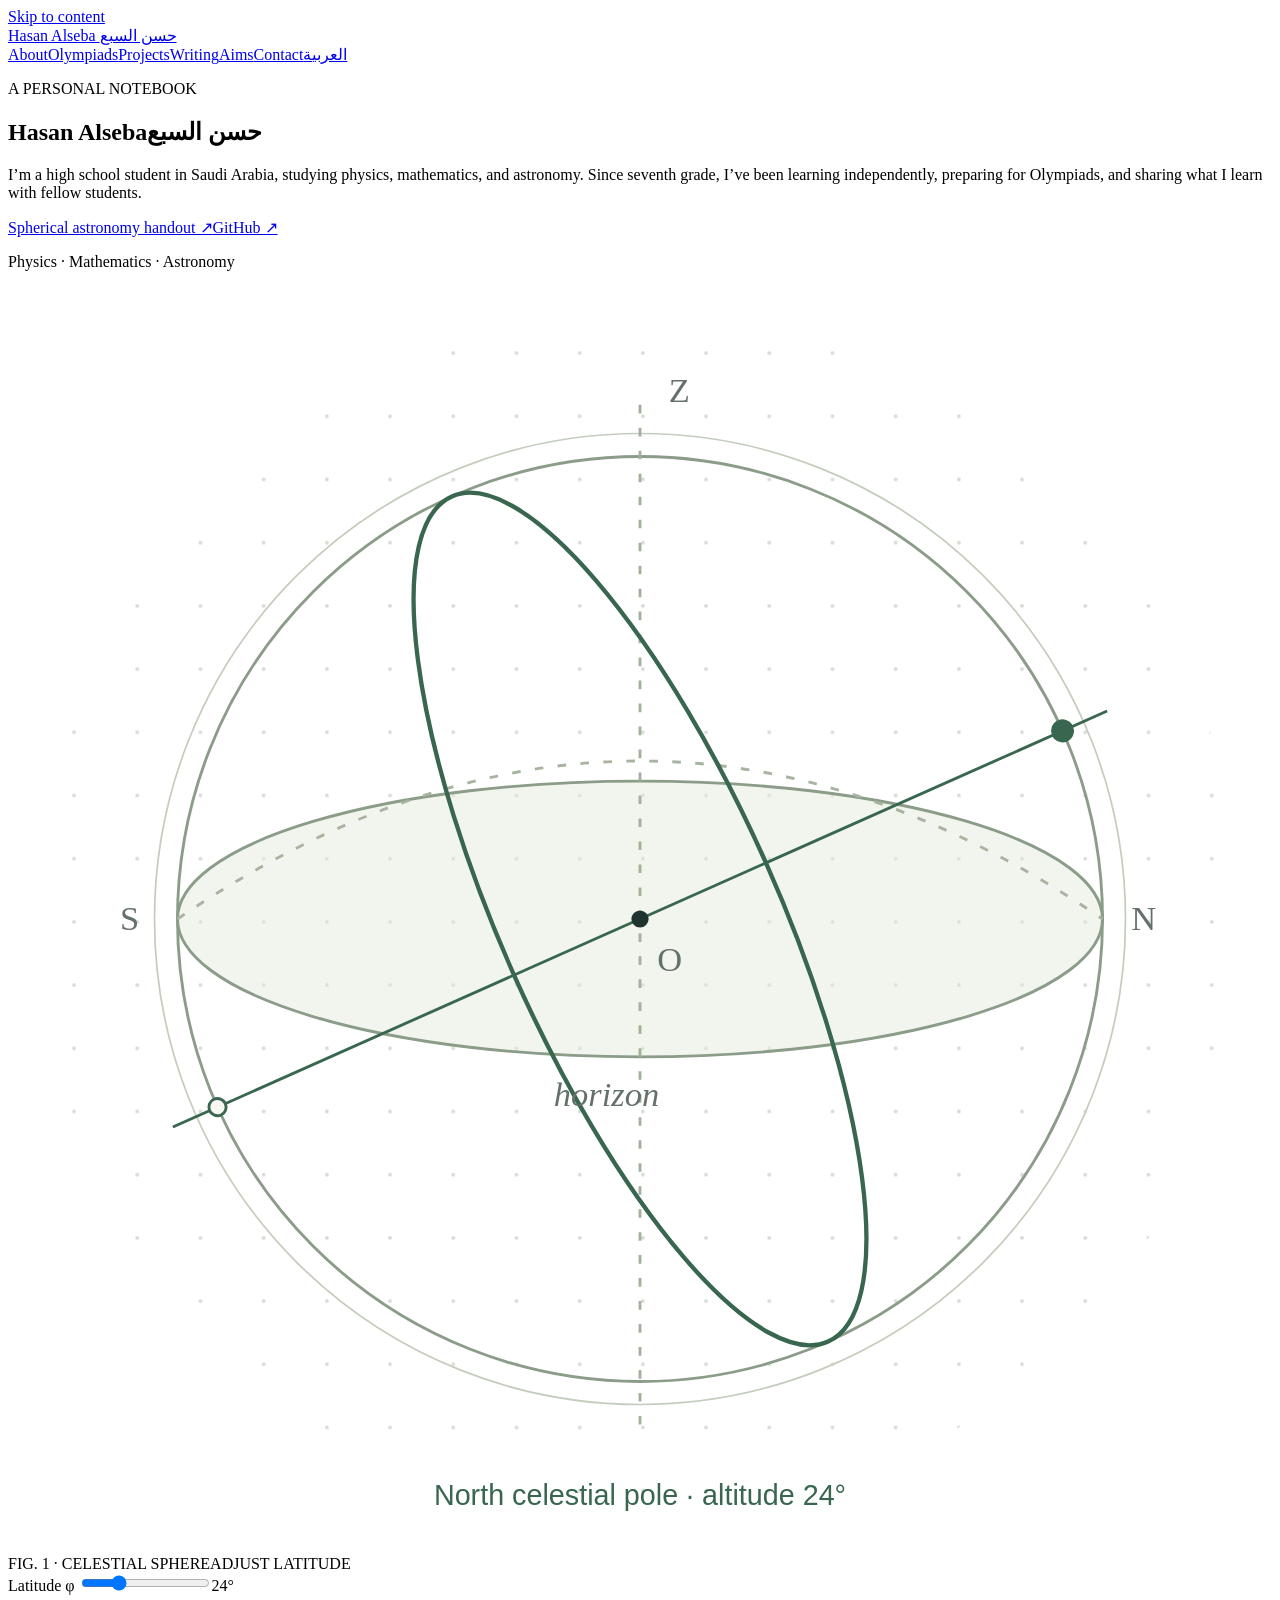
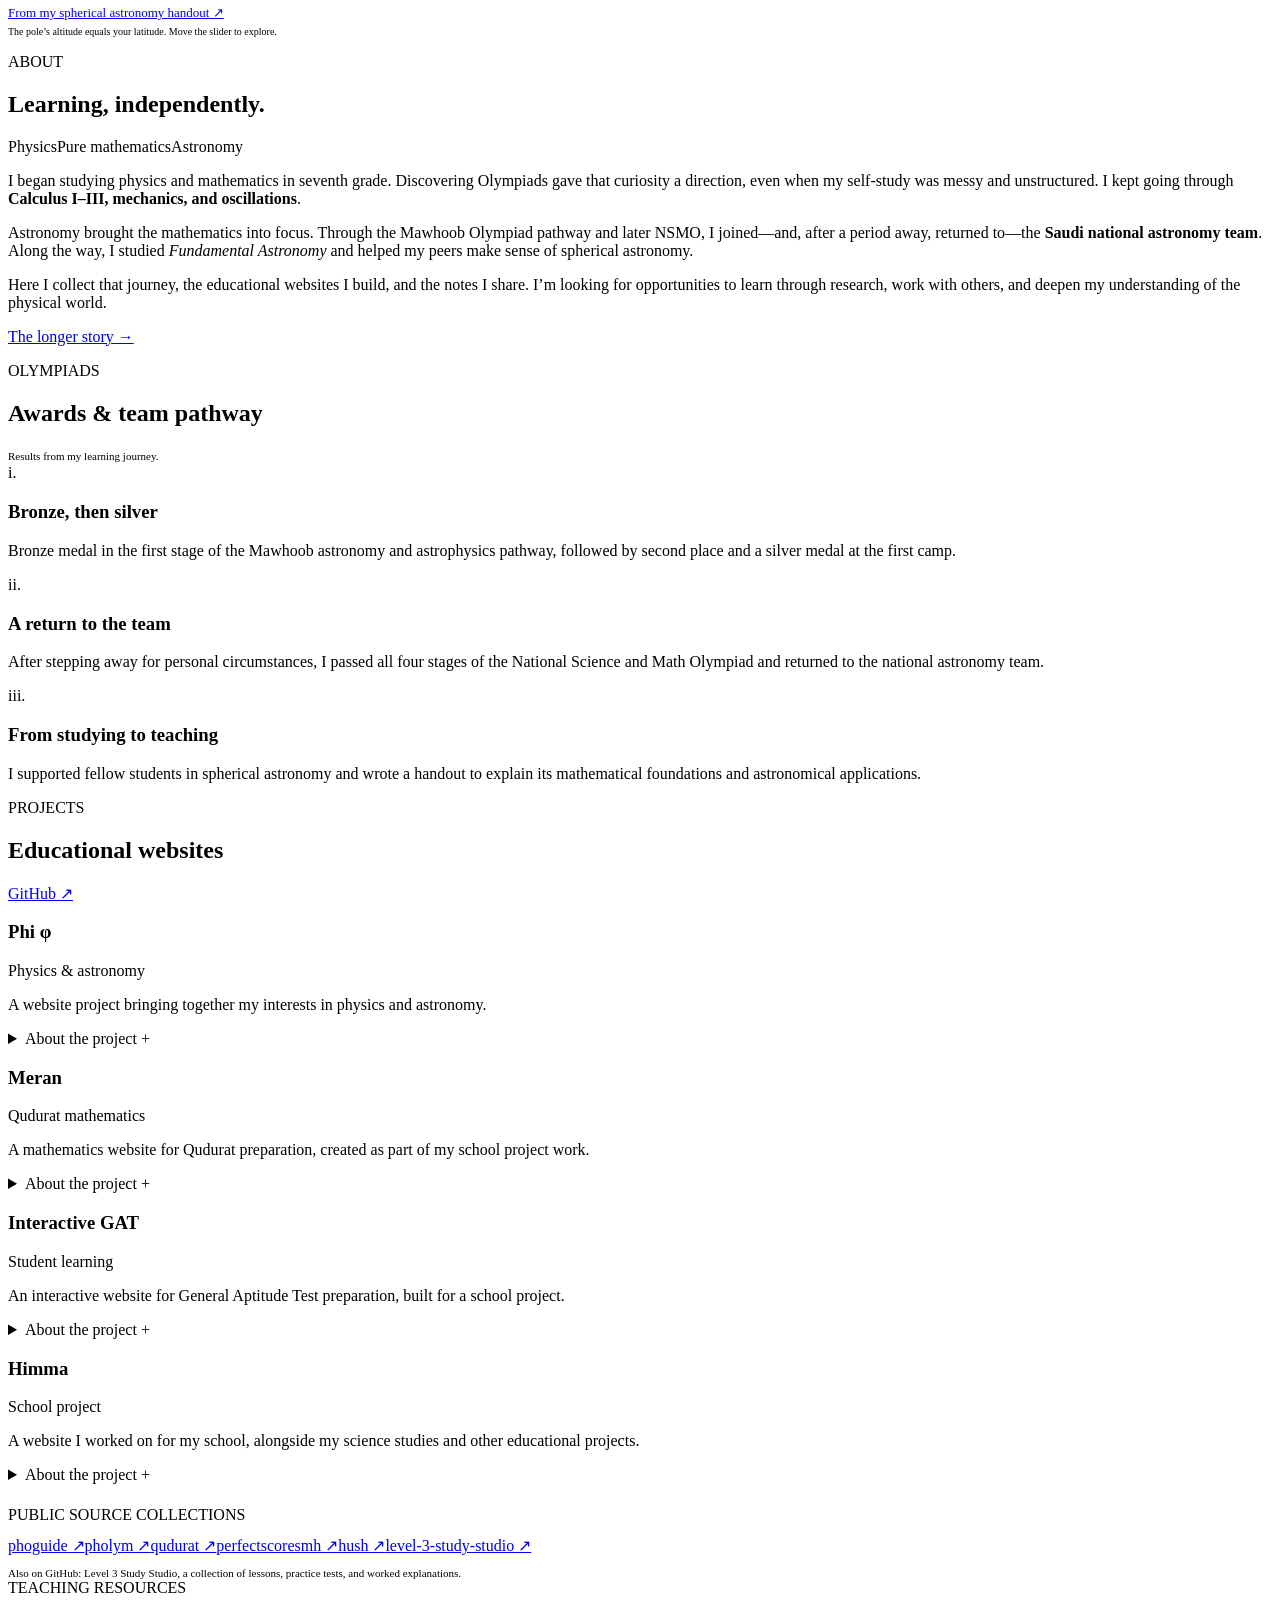
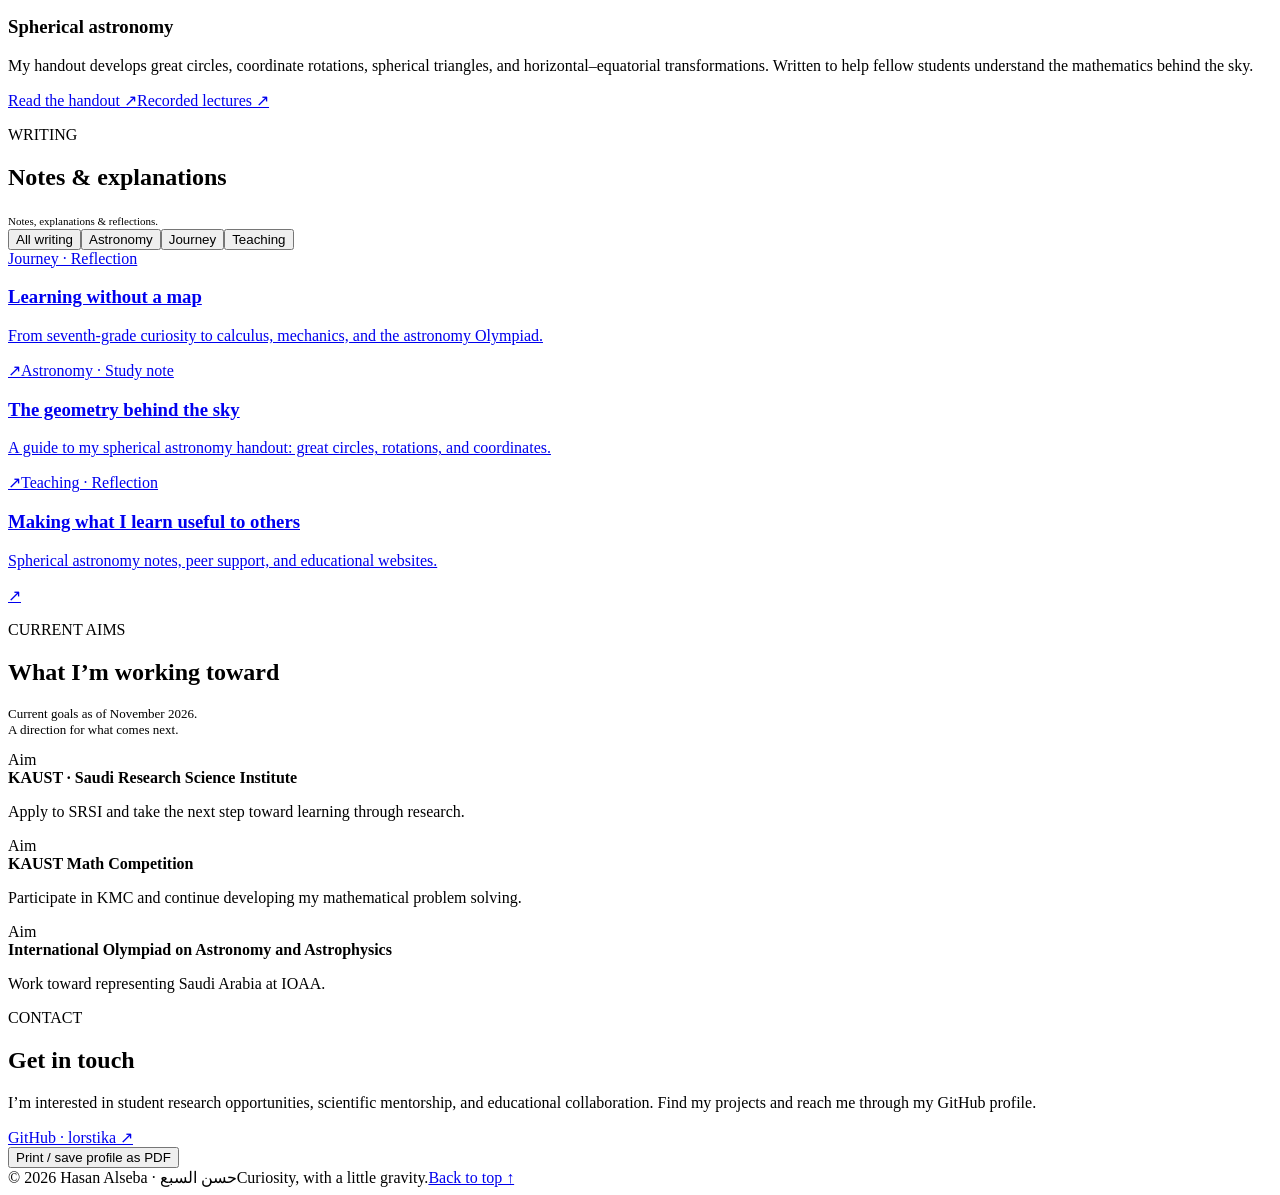
==== index.html @ c7b472c8 "Add files via upload" ====
<!doctype html><html lang="en"><head><meta charset="utf-8"><meta name="viewport" content="width=device-width,initial-scale=1"><title>Physics, astronomy & mathematics — Hasan Alseba</title><meta name="description" content="Hasan Alseba (حسن السبع), a high school student exploring physics, astronomy, and mathematics through Olympiads, teaching, and educational projects."><meta name="theme-color" content="#f8f7f2"><meta property="og:title" content="Physics, astronomy & mathematics — Hasan Alseba"><meta property="og:description" content="Hasan Alseba (حسن السبع), a high school student exploring physics, astronomy, and mathematics through Olympiads, teaching, and educational projects."><meta property="og:type" content="website"><meta property="og:url" content="https://hasan-alseba.hseba036.chatgpt.site/"><meta property="og:image" content="https://hasan-alseba.hseba036.chatgpt.site/social.svg"><link rel="canonical" href="https://hasan-alseba.hseba036.chatgpt.site/"><link rel="icon" type="image/svg+xml" href="./favicon.svg"><link rel="stylesheet" href="./academic.css"><script src="./main.js" defer></script></head><body><a class="skip" href="#main">Skip to content</a><header><div class="wrap nav"><a class="brand" href="./index.html">Hasan Alseba <span lang="ar" dir="rtl">حسن السبع</span></a><nav aria-label="Main navigation"><a href="./index.html#about">About</a><a href="./index.html#journey">Olympiads</a><a href="./index.html#work">Projects</a><a href="./index.html#writing">Writing</a><a href="./index.html#now">Aims</a><a href="./index.html#contact">Contact</a><a href="./ar.html" lang="ar" dir="rtl">العربية</a></nav></div></header><main id="main" class="wrap"><section class="hero"><div><p class="eyebrow">A PERSONAL NOTEBOOK</p><h1>Hasan Alseba<span class="arabic-name" lang="ar" dir="rtl">حسن السبع</span></h1><p class="intro">I’m a high school student in Saudi Arabia, studying physics, mathematics, and astronomy. Since seventh grade, I’ve been learning independently, preparing for Olympiads, and sharing what I learn with fellow students.</p><div class="actions"><a class="text-link" href="https://drive.google.com/file/d/1ZSAORi5F-k1-UcGKBY3R-jUSgAQBkVuu/view" target="_blank" rel="noopener noreferrer">Spherical astronomy handout ↗</a><a class="text-link" href="https://github.com/lorstika" target="_blank" rel="noopener noreferrer">GitHub ↗</a></div><p class="hero-note">Physics · Mathematics · Astronomy</p></div><div class="sphere-panel"><svg viewBox="0 0 440 440" role="img" aria-labelledby="sphere-title sphere-desc"><title id="sphere-title">The geometry of the sky</title><desc id="sphere-desc">A schematic celestial sphere with a fixed horizon and zenith. Adjust latitude to see the north celestial pole and equatorial plane tilt. Northern latitudes only.</desc><defs><pattern id="grid" width="22" height="22" patternUnits="userSpaceOnUse"><circle cx="1" cy="1" r=".65" fill="#a4b0a3" opacity=".45"/></pattern></defs><circle cx="220" cy="220" r="209" fill="url(#grid)"/><circle cx="220" cy="220" r="161" fill="none" stroke="#8b9c89" stroke-width="1"/><circle cx="220" cy="220" r="169" fill="none" stroke="#c4cdbd" stroke-width=".6"/><ellipse cx="220" cy="220" rx="161" ry="48" fill="#e2e8d9" fill-opacity=".45" stroke="#8b9c89"/><path d="M59 220 Q220 110 381 220" fill="none" stroke="#a8b4a1" stroke-dasharray="3 5"/><line x1="220" y1="41" x2="220" y2="396" stroke="#a2b19b" stroke-dasharray="3 5"/><g id="pole-axis" transform="rotate(66 220 220)"><ellipse cx="220" cy="220" rx="161" ry="48" fill="none" stroke="#38664e" stroke-width="1.5"/><line x1="220" y1="42" x2="220" y2="398" stroke="#38664e" stroke-width="1"/><circle cx="220" cy="59" r="4" fill="#38664e"/><circle cx="220" cy="381" r="3" fill="#f8f7f2" stroke="#38664e"/></g><circle cx="220" cy="220" r="3" fill="#20342f"/><g fill="#64716a" font-family="Georgia,serif" font-size="12"><text x="230" y="40">Z</text><text x="391" y="224">N</text><text x="39" y="224">S</text><text x="226" y="238">O</text><text x="190" y="285" font-style="italic">horizon</text></g><text x="220" y="424" id="pole-label" text-anchor="middle" fill="#38664e" font-family="Arial,sans-serif" font-size="10">North celestial pole · altitude 24°</text></svg><div class="diagram-caption"><span>FIG. 1 · CELESTIAL SPHERE</span><span>ADJUST LATITUDE</span></div><label class="latitude-control" for="latitude">Latitude φ <input id="latitude" type="range" min="0" max="90" value="24" aria-describedby="latitude-help"><output id="latitude-value" for="latitude">24°</output></label><p style="font-size:13px;margin:10px 0 0"><a href="https://drive.google.com/file/d/1ZSAORi5F-k1-UcGKBY3R-jUSgAQBkVuu/view" target="_blank" rel="noopener noreferrer">From my spherical astronomy handout ↗</a></p><p id="latitude-help" style="font-size:10px;color:var(--muted);margin:5px 0 0">The pole’s altitude equals your latitude. Move the slider to explore.</p></div></section><section class="content" id="about"><div class="about-grid"><div><p class="section-label">ABOUT</p><h2>Learning, independently.</h2><div class="tags"><span class="tag">Physics</span><span class="tag">Pure mathematics</span><span class="tag">Astronomy</span></div></div><div class="about-copy"><p>I began studying physics and mathematics in seventh grade. Discovering Olympiads gave that curiosity a direction, even when my self-study was messy and unstructured. I kept going through <strong>Calculus I–III, mechanics, and oscillations</strong>.</p><p>Astronomy brought the mathematics into focus. Through the Mawhoob Olympiad pathway and later NSMO, I joined—and, after a period away, returned to—the <strong>Saudi national astronomy team</strong>. Along the way, I studied <em>Fundamental Astronomy</em> and helped my peers make sense of spherical astronomy.</p><p>Here I collect that journey, the educational websites I build, and the notes I share. I’m looking for opportunities to learn through research, work with others, and deepen my understanding of the physical world.</p><a class="text-link" href="./writing/learning-without-a-map.html">The longer story →</a></div></div></section><section class="content" id="journey"><div class="section-top"><div><p class="section-label">OLYMPIADS</p><h2>Awards & team pathway</h2></div><span class="quiet" style="font-size:11px">Results from my learning journey.</span></div><div class="timeline"><div class="milestone"><span class="index">i.</span><h3>Bronze, then silver</h3><p>Bronze medal in the first stage of the Mawhoob astronomy and astrophysics pathway, followed by second place and a silver medal at the first camp.</p></div><div class="milestone"><span class="index">ii.</span><h3>A return to the team</h3><p>After stepping away for personal circumstances, I passed all four stages of the National Science and Math Olympiad and returned to the national astronomy team.</p></div><div class="milestone"><span class="index">iii.</span><h3>From studying to teaching</h3><p>I supported fellow students in spherical astronomy and wrote a handout to explain its mathematical foundations and astronomical applications.</p></div></div></section><section class="content" id="work"><div class="section-top"><div><p class="section-label">PROJECTS</p><h2>Educational websites</h2></div><a class="text-link" href="https://github.com/lorstika" target="_blank" rel="noopener noreferrer">GitHub ↗</a></div><div class="projects"><article class="project"><div class="project-title"><h3>Phi <span lang="el">φ</span></h3><span class="kind">Physics & astronomy</span></div><p>A website project bringing together my interests in physics and astronomy.</p><details><summary>About the project +</summary><p>Developed alongside my Olympiad studies as a space for physics and astronomy. Related public source collections are listed below.</p></details></article><article class="project"><div class="project-title"><h3>Meran</h3><span class="kind">Qudurat mathematics</span></div><p>A mathematics website for Qudurat preparation, created as part of my school project work.</p><details><summary>About the project +</summary><p>Part of a broader set of educational websites I worked on while studying physics, mathematics, and astronomy.</p></details></article><article class="project"><div class="project-title"><h3>Interactive GAT</h3><span class="kind">Student learning</span></div><p>An interactive website for General Aptitude Test preparation, built for a school project.</p><details><summary>About the project +</summary><p>An educational web project focused on GAT preparation. Explore the public repositories below for source material.</p></details></article><article class="project"><div class="project-title"><h3>Himma</h3><span class="kind">School project</span></div><p>A website I worked on for my school, alongside my science studies and other educational projects.</p><details><summary>About the project +</summary><p>One of my school website projects, reflecting my interest in building useful tools for the community around me.</p></details></article></div><div style="border-top:1px solid var(--line);padding-top:22px"><span class="section-label">PUBLIC SOURCE COLLECTIONS</span><div class="tags" style="margin-top:12px"><a class="tag" href="https://github.com/lorstika/phoguide" target="_blank" rel="noopener noreferrer">phoguide ↗</a><a class="tag" href="https://github.com/lorstika/pholym" target="_blank" rel="noopener noreferrer">pholym ↗</a><a class="tag" href="https://github.com/lorstika/qudurat" target="_blank" rel="noopener noreferrer">qudurat ↗</a><a class="tag" href="https://github.com/lorstika/perfectscoresmh" target="_blank" rel="noopener noreferrer">perfectscoresmh ↗</a><a class="tag" href="https://github.com/lorstika/hush" target="_blank" rel="noopener noreferrer">hush ↗</a><a class="tag" href="https://github.com/lorstika/level-3-study-studio" target="_blank" rel="noopener noreferrer">level-3-study-studio ↗</a></div><p class="quiet" style="font-size:11px;margin:12px 0 0">Also on GitHub: Level 3 Study Studio, a collection of lessons, practice tests, and worked explanations.</p></div><div class="teaching"><div><span class="section-label">TEACHING RESOURCES</span><h3>Spherical astronomy</h3></div><div><p>My handout develops great circles, coordinate rotations, spherical triangles, and horizontal–equatorial transformations. Written to help fellow students understand the mathematics behind the sky.</p><div class="actions" style="margin-top:15px;flex-wrap:wrap"><a class="text-link" href="https://drive.google.com/file/d/1ZSAORi5F-k1-UcGKBY3R-jUSgAQBkVuu/view" target="_blank" rel="noopener noreferrer">Read the handout ↗</a><a class="text-link" href="https://drive.google.com/drive/folders/1jHiyjdeWDyK1dkDEdUH6PZj2jvvT6ppd" target="_blank" rel="noopener noreferrer">Recorded lectures ↗</a></div></div></div></section><section class="content" id="writing"><div class="section-top"><div><p class="section-label">WRITING</p><h2>Notes & explanations</h2></div><span class="quiet" style="font-size:11px">Notes, explanations & reflections.</span></div><div class="filter-bar" role="group" aria-label="Filter writing by topic"><button data-filter="all" aria-pressed="true">All writing</button><button data-filter="astronomy" aria-pressed="false">Astronomy</button><button data-filter="journey" aria-pressed="false">Journey</button><button data-filter="teaching" aria-pressed="false">Teaching</button></div><div aria-live="polite"><a class="post" data-category="journey" href="./writing/learning-without-a-map.html"><span class="category">Journey · Reflection</span><div><h3>Learning without a map</h3><p>From seventh-grade curiosity to calculus, mechanics, and the astronomy Olympiad.</p></div><span class="arrow" aria-hidden="true">↗</span></a><a class="post" data-category="astronomy" href="./writing/spherical-astronomy.html"><span class="category">Astronomy · Study note</span><div><h3>The geometry behind the sky</h3><p>A guide to my spherical astronomy handout: great circles, rotations, and coordinates.</p></div><span class="arrow" aria-hidden="true">↗</span></a><a class="post" data-category="teaching" href="./writing/learning-and-sharing.html"><span class="category">Teaching · Reflection</span><div><h3>Making what I learn useful to others</h3><p>Spherical astronomy notes, peer support, and educational websites.</p></div><span class="arrow" aria-hidden="true">↗</span></a></div></section><section class="content" id="now"><div class="next-grid"><div><p class="section-label">CURRENT AIMS</p><h2>What I’m working toward</h2><p class="quiet" style="font-size:13px;margin-top:20px">Current goals as of November 2026.<br>A direction for what comes next.</p></div><div><div class="goal"><span>Aim</span><div><b>KAUST · Saudi Research Science Institute</b><p>Apply to SRSI and take the next step toward learning through research.</p></div></div><div class="goal"><span>Aim</span><div><b>KAUST Math Competition</b><p>Participate in KMC and continue developing my mathematical problem solving.</p></div></div><div class="goal"><span>Aim</span><div><b>International Olympiad on Astronomy and Astrophysics</b><p>Work toward representing Saudi Arabia at IOAA.</p></div></div></div></div></section><section class="contact" id="contact"><div><p class="section-label">CONTACT</p><h2>Get in touch</h2><p>I’m interested in student research opportunities, scientific mentorship, and educational collaboration. Find my projects and reach me through my GitHub profile.</p><a class="text-link" href="https://github.com/lorstika" target="_blank" rel="noopener noreferrer">GitHub · lorstika ↗</a></div><button type="button" class="button" data-print>Print / save profile as PDF</button></section></main><script type="application/ld+json">{"@context":"https://schema.org","@type":"Person","name":"Hasan Alseba","alternateName":"حسن السبع","url":"https://hasan-alseba.hseba036.chatgpt.site","description":"High school student interested in physics, mathematics, astronomy, and educational projects.","sameAs":["https://github.com/lorstika"],"knowsAbout":["Physics","Mathematics","Astronomy","Spherical astronomy"]}</script><footer><div class="wrap footer-inner"><span>© 2026 Hasan Alseba · <span lang="ar" dir="rtl">حسن السبع</span></span><span>Curiosity, with a little gravity.</span><a href="#main">Back to top ↑</a></div></footer></body></html>
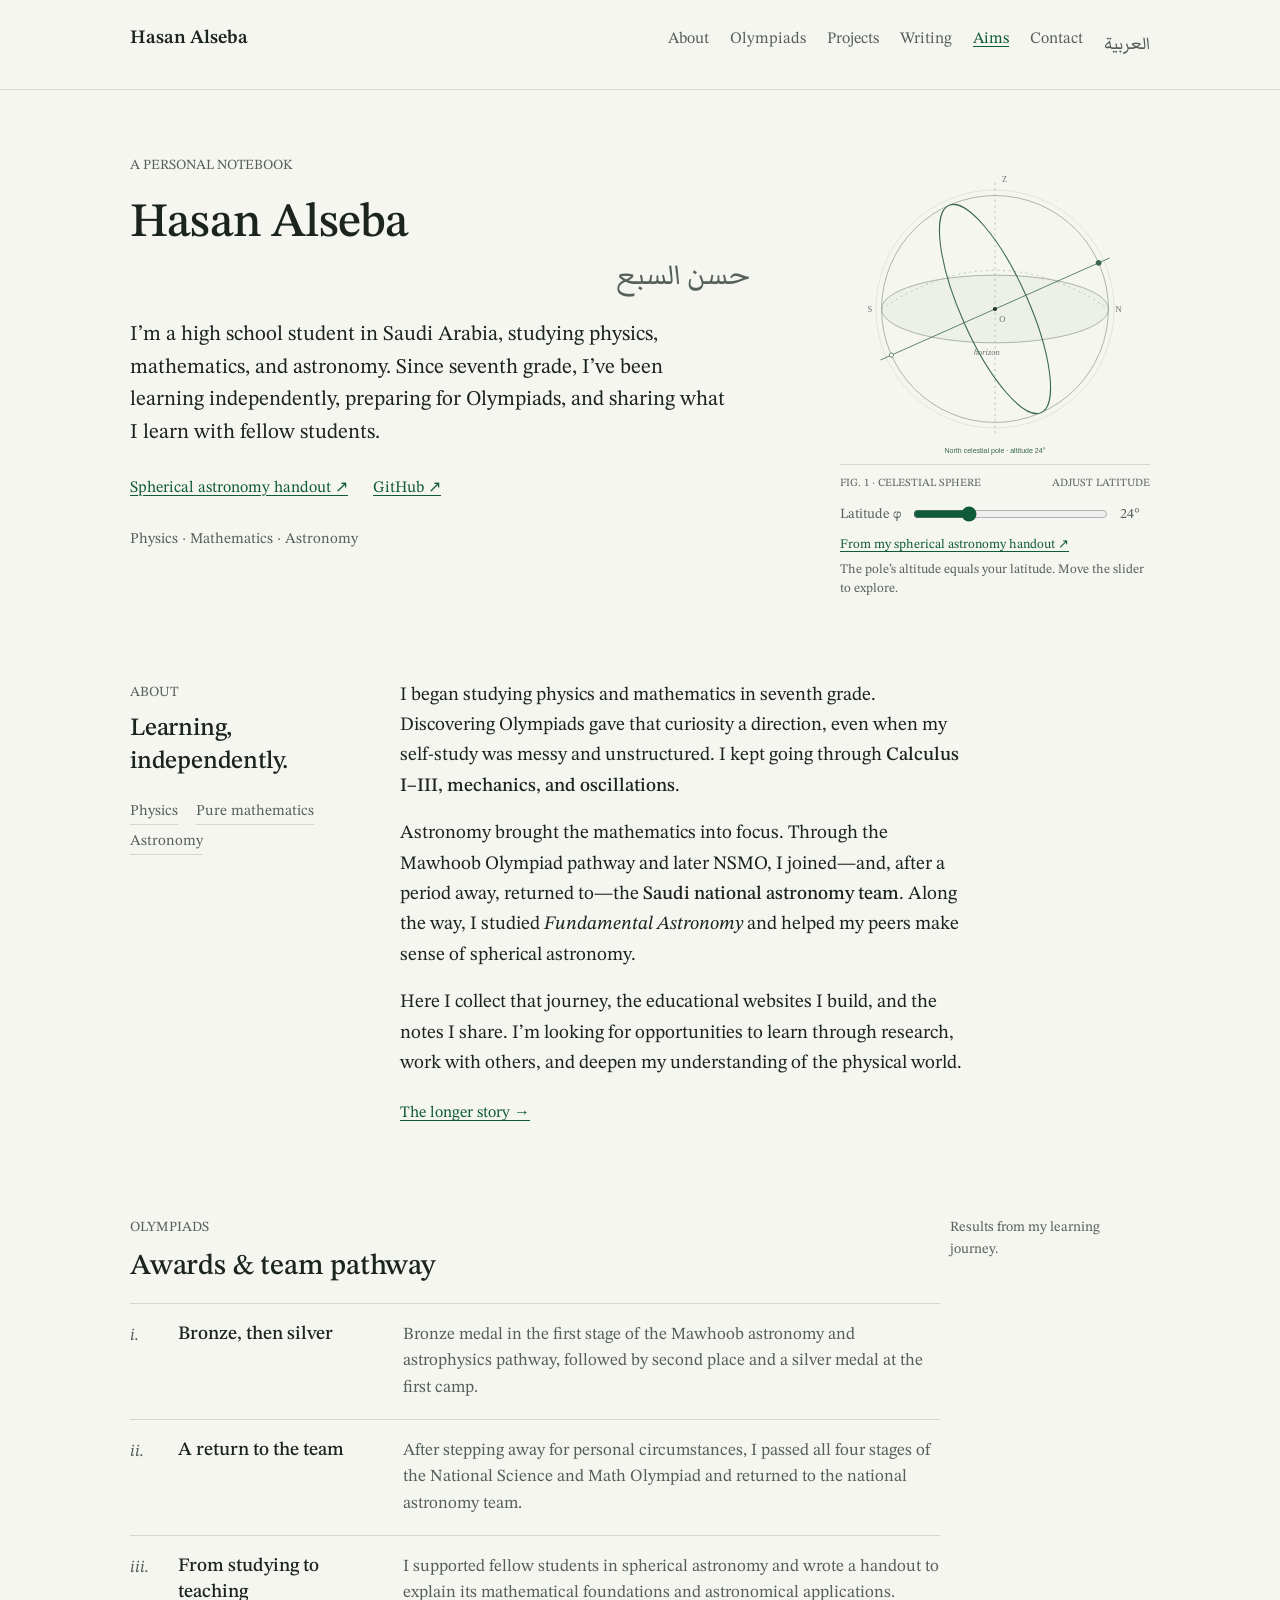
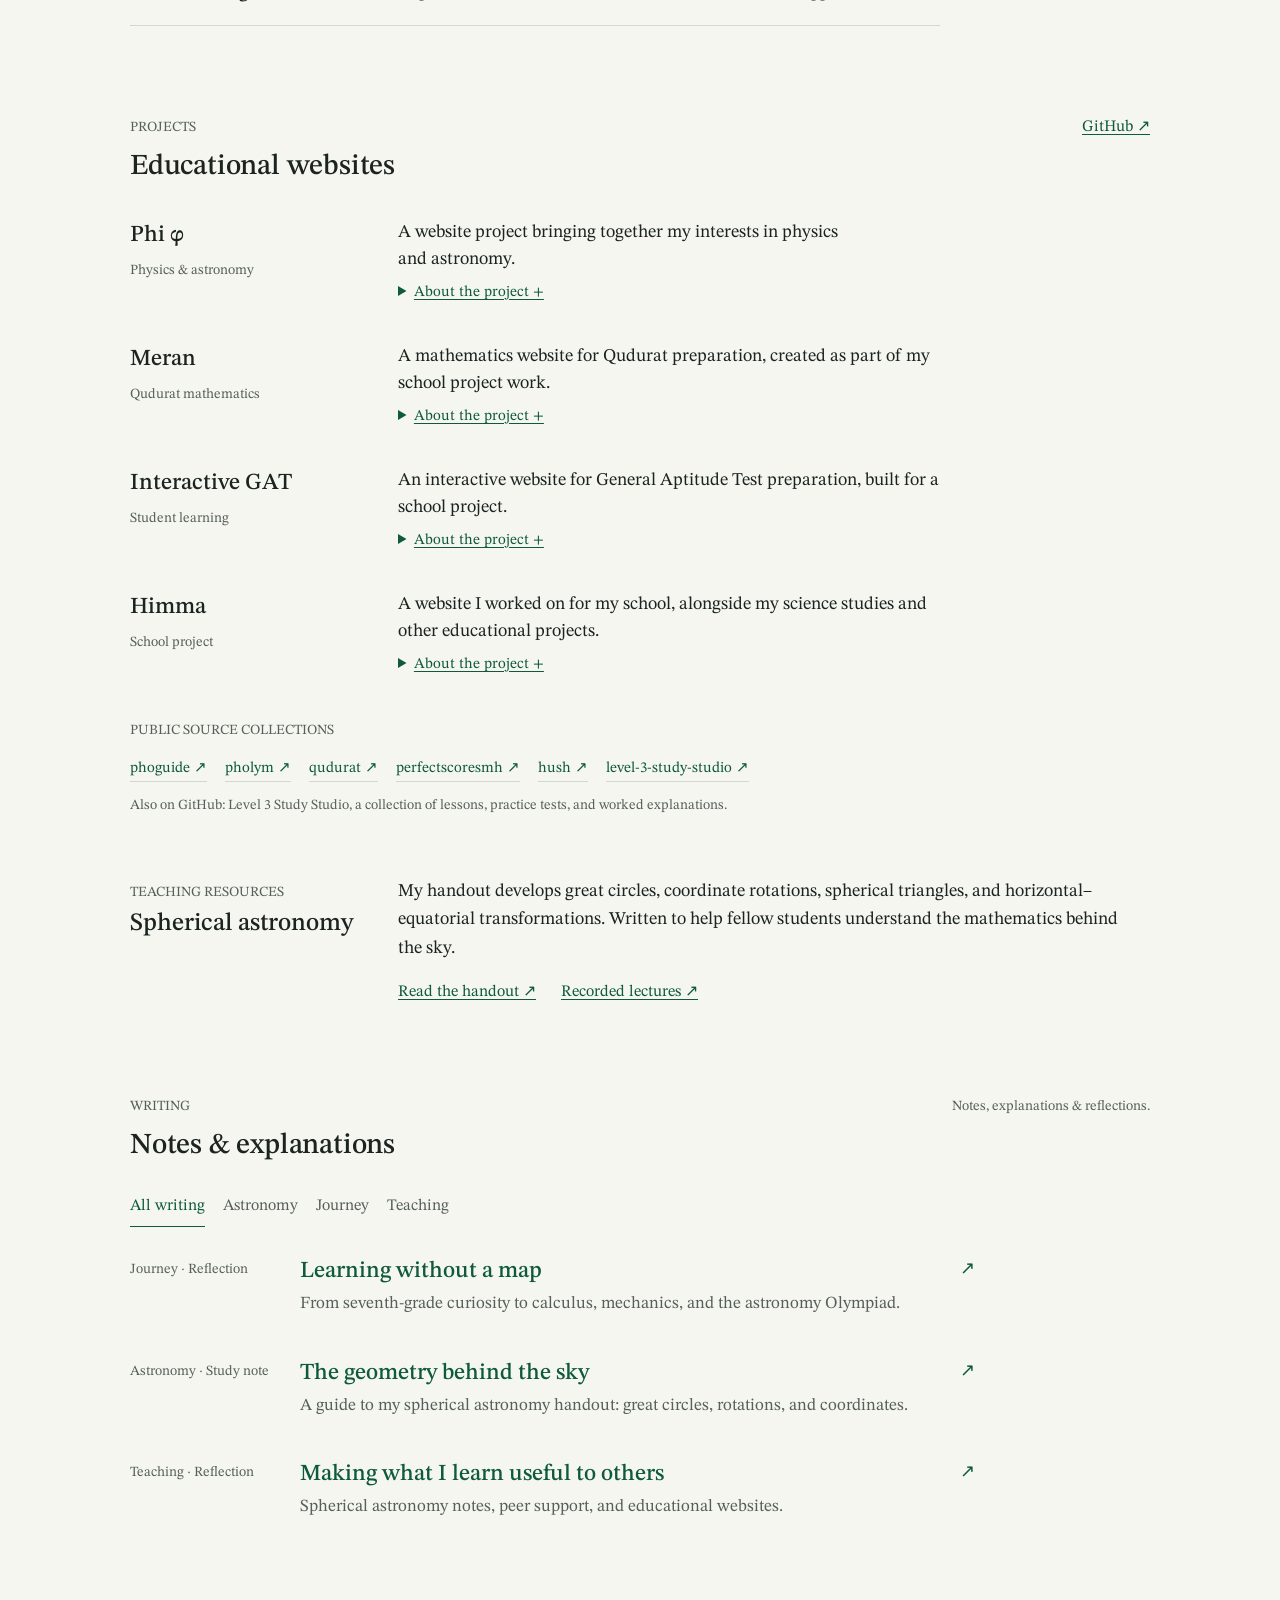
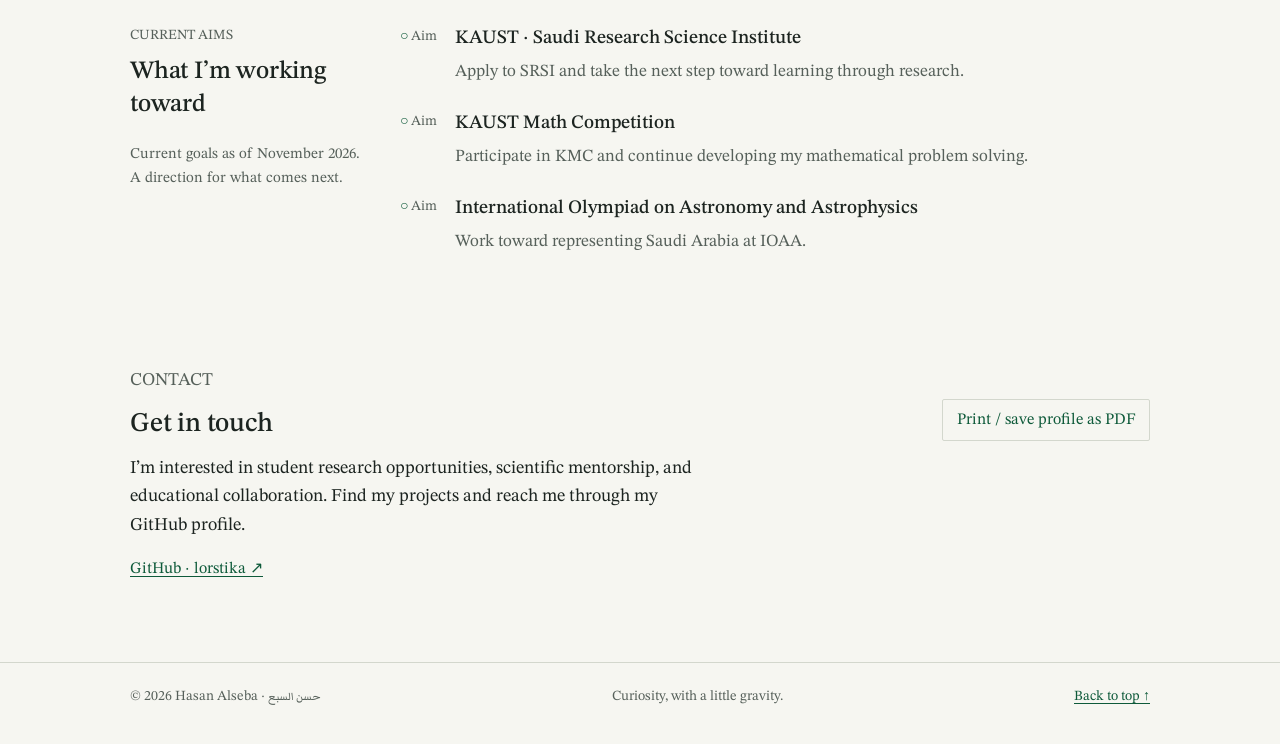
==== commit 5402d6ea: "Add files via upload" ====
--- a/index.html
+++ b/index.html
@@ -1 +1 @@
-<!doctype html><html lang="en"><head><meta charset="utf-8"><meta name="viewport" content="width=device-width,initial-scale=1"><title>Physics, astronomy & mathematics — Hasan Alseba</title><meta name="description" content="Hasan Alseba (حسن السبع), a high school student exploring physics, astronomy, and mathematics through Olympiads, teaching, and educational projects."><meta name="theme-color" content="#f8f7f2"><meta property="og:title" content="Physics, astronomy & mathematics — Hasan Alseba"><meta property="og:description" content="Hasan Alseba (حسن السبع), a high school student exploring physics, astronomy, and mathematics through Olympiads, teaching, and educational projects."><meta property="og:type" content="website"><meta property="og:url" content="https://hasan-alseba.hseba036.chatgpt.site/"><meta property="og:image" content="https://hasan-alseba.hseba036.chatgpt.site/social.svg"><link rel="canonical" href="https://hasan-alseba.hseba036.chatgpt.site/"><link rel="icon" type="image/svg+xml" href="./favicon.svg"><link rel="stylesheet" href="./academic.css"><script src="./main.js" defer></script></head><body><a class="skip" href="#main">Skip to content</a><header><div class="wrap nav"><a class="brand" href="./index.html">Hasan Alseba <span lang="ar" dir="rtl">حسن السبع</span></a><nav aria-label="Main navigation"><a href="./index.html#about">About</a><a href="./index.html#journey">Olympiads</a><a href="./index.html#work">Projects</a><a href="./index.html#writing">Writing</a><a href="./index.html#now">Aims</a><a href="./index.html#contact">Contact</a><a href="./ar.html" lang="ar" dir="rtl">العربية</a></nav></div></header><main id="main" class="wrap"><section class="hero"><div><p class="eyebrow">A PERSONAL NOTEBOOK</p><h1>Hasan Alseba<span class="arabic-name" lang="ar" dir="rtl">حسن السبع</span></h1><p class="intro">I’m a high school student in Saudi Arabia, studying physics, mathematics, and astronomy. Since seventh grade, I’ve been learning independently, preparing for Olympiads, and sharing what I learn with fellow students.</p><div class="actions"><a class="text-link" href="https://drive.google.com/file/d/1ZSAORi5F-k1-UcGKBY3R-jUSgAQBkVuu/view" target="_blank" rel="noopener noreferrer">Spherical astronomy handout ↗</a><a class="text-link" href="https://github.com/lorstika" target="_blank" rel="noopener noreferrer">GitHub ↗</a></div><p class="hero-note">Physics · Mathematics · Astronomy</p></div><div class="sphere-panel"><svg viewBox="0 0 440 440" role="img" aria-labelledby="sphere-title sphere-desc"><title id="sphere-title">The geometry of the sky</title><desc id="sphere-desc">A schematic celestial sphere with a fixed horizon and zenith. Adjust latitude to see the north celestial pole and equatorial plane tilt. Northern latitudes only.</desc><defs><pattern id="grid" width="22" height="22" patternUnits="userSpaceOnUse"><circle cx="1" cy="1" r=".65" fill="#a4b0a3" opacity=".45"/></pattern></defs><circle cx="220" cy="220" r="209" fill="url(#grid)"/><circle cx="220" cy="220" r="161" fill="none" stroke="#8b9c89" stroke-width="1"/><circle cx="220" cy="220" r="169" fill="none" stroke="#c4cdbd" stroke-width=".6"/><ellipse cx="220" cy="220" rx="161" ry="48" fill="#e2e8d9" fill-opacity=".45" stroke="#8b9c89"/><path d="M59 220 Q220 110 381 220" fill="none" stroke="#a8b4a1" stroke-dasharray="3 5"/><line x1="220" y1="41" x2="220" y2="396" stroke="#a2b19b" stroke-dasharray="3 5"/><g id="pole-axis" transform="rotate(66 220 220)"><ellipse cx="220" cy="220" rx="161" ry="48" fill="none" stroke="#38664e" stroke-width="1.5"/><line x1="220" y1="42" x2="220" y2="398" stroke="#38664e" stroke-width="1"/><circle cx="220" cy="59" r="4" fill="#38664e"/><circle cx="220" cy="381" r="3" fill="#f8f7f2" stroke="#38664e"/></g><circle cx="220" cy="220" r="3" fill="#20342f"/><g fill="#64716a" font-family="Georgia,serif" font-size="12"><text x="230" y="40">Z</text><text x="391" y="224">N</text><text x="39" y="224">S</text><text x="226" y="238">O</text><text x="190" y="285" font-style="italic">horizon</text></g><text x="220" y="424" id="pole-label" text-anchor="middle" fill="#38664e" font-family="Arial,sans-serif" font-size="10">North celestial pole · altitude 24°</text></svg><div class="diagram-caption"><span>FIG. 1 · CELESTIAL SPHERE</span><span>ADJUST LATITUDE</span></div><label class="latitude-control" for="latitude">Latitude φ <input id="latitude" type="range" min="0" max="90" value="24" aria-describedby="latitude-help"><output id="latitude-value" for="latitude">24°</output></label><p style="font-size:13px;margin:10px 0 0"><a href="https://drive.google.com/file/d/1ZSAORi5F-k1-UcGKBY3R-jUSgAQBkVuu/view" target="_blank" rel="noopener noreferrer">From my spherical astronomy handout ↗</a></p><p id="latitude-help" style="font-size:10px;color:var(--muted);margin:5px 0 0">The pole’s altitude equals your latitude. Move the slider to explore.</p></div></section><section class="content" id="about"><div class="about-grid"><div><p class="section-label">ABOUT</p><h2>Learning, independently.</h2><div class="tags"><span class="tag">Physics</span><span class="tag">Pure mathematics</span><span class="tag">Astronomy</span></div></div><div class="about-copy"><p>I began studying physics and mathematics in seventh grade. Discovering Olympiads gave that curiosity a direction, even when my self-study was messy and unstructured. I kept going through <strong>Calculus I–III, mechanics, and oscillations</strong>.</p><p>Astronomy brought the mathematics into focus. Through the Mawhoob Olympiad pathway and later NSMO, I joined—and, after a period away, returned to—the <strong>Saudi national astronomy team</strong>. Along the way, I studied <em>Fundamental Astronomy</em> and helped my peers make sense of spherical astronomy.</p><p>Here I collect that journey, the educational websites I build, and the notes I share. I’m looking for opportunities to learn through research, work with others, and deepen my understanding of the physical world.</p><a class="text-link" href="./writing/learning-without-a-map.html">The longer story →</a></div></div></section><section class="content" id="journey"><div class="section-top"><div><p class="section-label">OLYMPIADS</p><h2>Awards & team pathway</h2></div><span class="quiet" style="font-size:11px">Results from my learning journey.</span></div><div class="timeline"><div class="milestone"><span class="index">i.</span><h3>Bronze, then silver</h3><p>Bronze medal in the first stage of the Mawhoob astronomy and astrophysics pathway, followed by second place and a silver medal at the first camp.</p></div><div class="milestone"><span class="index">ii.</span><h3>A return to the team</h3><p>After stepping away for personal circumstances, I passed all four stages of the National Science and Math Olympiad and returned to the national astronomy team.</p></div><div class="milestone"><span class="index">iii.</span><h3>From studying to teaching</h3><p>I supported fellow students in spherical astronomy and wrote a handout to explain its mathematical foundations and astronomical applications.</p></div></div></section><section class="content" id="work"><div class="section-top"><div><p class="section-label">PROJECTS</p><h2>Educational websites</h2></div><a class="text-link" href="https://github.com/lorstika" target="_blank" rel="noopener noreferrer">GitHub ↗</a></div><div class="projects"><article class="project"><div class="project-title"><h3>Phi <span lang="el">φ</span></h3><span class="kind">Physics & astronomy</span></div><p>A website project bringing together my interests in physics and astronomy.</p><details><summary>About the project +</summary><p>Developed alongside my Olympiad studies as a space for physics and astronomy. Related public source collections are listed below.</p></details></article><article class="project"><div class="project-title"><h3>Meran</h3><span class="kind">Qudurat mathematics</span></div><p>A mathematics website for Qudurat preparation, created as part of my school project work.</p><details><summary>About the project +</summary><p>Part of a broader set of educational websites I worked on while studying physics, mathematics, and astronomy.</p></details></article><article class="project"><div class="project-title"><h3>Interactive GAT</h3><span class="kind">Student learning</span></div><p>An interactive website for General Aptitude Test preparation, built for a school project.</p><details><summary>About the project +</summary><p>An educational web project focused on GAT preparation. Explore the public repositories below for source material.</p></details></article><article class="project"><div class="project-title"><h3>Himma</h3><span class="kind">School project</span></div><p>A website I worked on for my school, alongside my science studies and other educational projects.</p><details><summary>About the project +</summary><p>One of my school website projects, reflecting my interest in building useful tools for the community around me.</p></details></article></div><div style="border-top:1px solid var(--line);padding-top:22px"><span class="section-label">PUBLIC SOURCE COLLECTIONS</span><div class="tags" style="margin-top:12px"><a class="tag" href="https://github.com/lorstika/phoguide" target="_blank" rel="noopener noreferrer">phoguide ↗</a><a class="tag" href="https://github.com/lorstika/pholym" target="_blank" rel="noopener noreferrer">pholym ↗</a><a class="tag" href="https://github.com/lorstika/qudurat" target="_blank" rel="noopener noreferrer">qudurat ↗</a><a class="tag" href="https://github.com/lorstika/perfectscoresmh" target="_blank" rel="noopener noreferrer">perfectscoresmh ↗</a><a class="tag" href="https://github.com/lorstika/hush" target="_blank" rel="noopener noreferrer">hush ↗</a><a class="tag" href="https://github.com/lorstika/level-3-study-studio" target="_blank" rel="noopener noreferrer">level-3-study-studio ↗</a></div><p class="quiet" style="font-size:11px;margin:12px 0 0">Also on GitHub: Level 3 Study Studio, a collection of lessons, practice tests, and worked explanations.</p></div><div class="teaching"><div><span class="section-label">TEACHING RESOURCES</span><h3>Spherical astronomy</h3></div><div><p>My handout develops great circles, coordinate rotations, spherical triangles, and horizontal–equatorial transformations. Written to help fellow students understand the mathematics behind the sky.</p><div class="actions" style="margin-top:15px;flex-wrap:wrap"><a class="text-link" href="https://drive.google.com/file/d/1ZSAORi5F-k1-UcGKBY3R-jUSgAQBkVuu/view" target="_blank" rel="noopener noreferrer">Read the handout ↗</a><a class="text-link" href="https://drive.google.com/drive/folders/1jHiyjdeWDyK1dkDEdUH6PZj2jvvT6ppd" target="_blank" rel="noopener noreferrer">Recorded lectures ↗</a></div></div></div></section><section class="content" id="writing"><div class="section-top"><div><p class="section-label">WRITING</p><h2>Notes & explanations</h2></div><span class="quiet" style="font-size:11px">Notes, explanations & reflections.</span></div><div class="filter-bar" role="group" aria-label="Filter writing by topic"><button data-filter="all" aria-pressed="true">All writing</button><button data-filter="astronomy" aria-pressed="false">Astronomy</button><button data-filter="journey" aria-pressed="false">Journey</button><button data-filter="teaching" aria-pressed="false">Teaching</button></div><div aria-live="polite"><a class="post" data-category="journey" href="./writing/learning-without-a-map.html"><span class="category">Journey · Reflection</span><div><h3>Learning without a map</h3><p>From seventh-grade curiosity to calculus, mechanics, and the astronomy Olympiad.</p></div><span class="arrow" aria-hidden="true">↗</span></a><a class="post" data-category="astronomy" href="./writing/spherical-astronomy.html"><span class="category">Astronomy · Study note</span><div><h3>The geometry behind the sky</h3><p>A guide to my spherical astronomy handout: great circles, rotations, and coordinates.</p></div><span class="arrow" aria-hidden="true">↗</span></a><a class="post" data-category="teaching" href="./writing/learning-and-sharing.html"><span class="category">Teaching · Reflection</span><div><h3>Making what I learn useful to others</h3><p>Spherical astronomy notes, peer support, and educational websites.</p></div><span class="arrow" aria-hidden="true">↗</span></a></div></section><section class="content" id="now"><div class="next-grid"><div><p class="section-label">CURRENT AIMS</p><h2>What I’m working toward</h2><p class="quiet" style="font-size:13px;margin-top:20px">Current goals as of November 2026.<br>A direction for what comes next.</p></div><div><div class="goal"><span>Aim</span><div><b>KAUST · Saudi Research Science Institute</b><p>Apply to SRSI and take the next step toward learning through research.</p></div></div><div class="goal"><span>Aim</span><div><b>KAUST Math Competition</b><p>Participate in KMC and continue developing my mathematical problem solving.</p></div></div><div class="goal"><span>Aim</span><div><b>International Olympiad on Astronomy and Astrophysics</b><p>Work toward representing Saudi Arabia at IOAA.</p></div></div></div></div></section><section class="contact" id="contact"><div><p class="section-label">CONTACT</p><h2>Get in touch</h2><p>I’m interested in student research opportunities, scientific mentorship, and educational collaboration. Find my projects and reach me through my GitHub profile.</p><a class="text-link" href="https://github.com/lorstika" target="_blank" rel="noopener noreferrer">GitHub · lorstika ↗</a></div><button type="button" class="button" data-print>Print / save profile as PDF</button></section></main><script type="application/ld+json">{"@context":"https://schema.org","@type":"Person","name":"Hasan Alseba","alternateName":"حسن السبع","url":"https://hasan-alseba.hseba036.chatgpt.site","description":"High school student interested in physics, mathematics, astronomy, and educational projects.","sameAs":["https://github.com/lorstika"],"knowsAbout":["Physics","Mathematics","Astronomy","Spherical astronomy"]}</script><footer><div class="wrap footer-inner"><span>© 2026 Hasan Alseba · <span lang="ar" dir="rtl">حسن السبع</span></span><span>Curiosity, with a little gravity.</span><a href="#main">Back to top ↑</a></div></footer></body></html>+<!doctype html><html lang="en"><head><meta charset="utf-8"><meta name="viewport" content="width=device-width,initial-scale=1"><title>Physics, astronomy & mathematics — Hasan Alseba</title><meta name="description" content="Hasan Alseba (حسن السبع), a high school student exploring physics, astronomy, and mathematics through Olympiads, teaching, and educational projects."><meta name="theme-color" content="#f8f7f2"><meta property="og:title" content="Physics, astronomy & mathematics — Hasan Alseba"><meta property="og:description" content="Hasan Alseba (حسن السبع), a high school student exploring physics, astronomy, and mathematics through Olympiads, teaching, and educational projects."><meta property="og:type" content="website"><meta property="og:url" content="https://lorstika.github.io/hasanblog/"><meta property="og:image" content="https://lorstika.github.io/hasanblog/social.svg"><link rel="canonical" href="https://lorstika.github.io/hasanblog/"><link rel="icon" type="image/svg+xml" href="./favicon.svg"><link rel="stylesheet" href="./academic.css"><script src="./main.js" defer></script></head><body><a class="skip" href="#main">Skip to content</a><header><div class="wrap nav"><a class="brand" href="./index.html">Hasan Alseba <span lang="ar" dir="rtl">حسن السبع</span></a><nav aria-label="Main navigation"><a href="./index.html#about">About</a><a href="./index.html#journey">Olympiads</a><a href="./index.html#work">Projects</a><a href="./index.html#writing">Writing</a><a href="./index.html#now">Aims</a><a href="./index.html#contact">Contact</a><a href="./ar.html" lang="ar" dir="rtl">العربية</a></nav></div></header><main id="main" class="wrap"><section class="hero"><div><p class="eyebrow">A PERSONAL NOTEBOOK</p><h1>Hasan Alseba<span class="arabic-name" lang="ar" dir="rtl">حسن السبع</span></h1><p class="intro">I’m a high school student in Saudi Arabia, studying physics, mathematics, and astronomy. Since seventh grade, I’ve been learning independently, preparing for Olympiads, and sharing what I learn with fellow students.</p><div class="actions"><a class="text-link" href="https://drive.google.com/file/d/1ZSAORi5F-k1-UcGKBY3R-jUSgAQBkVuu/view" target="_blank" rel="noopener noreferrer">Spherical astronomy handout ↗</a><a class="text-link" href="https://github.com/lorstika" target="_blank" rel="noopener noreferrer">GitHub ↗</a></div><p class="hero-note">Physics · Mathematics · Astronomy</p></div><div class="sphere-panel"><svg viewBox="0 0 440 440" role="img" aria-labelledby="sphere-title sphere-desc"><title id="sphere-title">The geometry of the sky</title><desc id="sphere-desc">A schematic celestial sphere with a fixed horizon and zenith. Adjust latitude to see the north celestial pole and equatorial plane tilt. Northern latitudes only.</desc><defs><pattern id="grid" width="22" height="22" patternUnits="userSpaceOnUse"><circle cx="1" cy="1" r=".65" fill="#a4b0a3" opacity=".45"/></pattern></defs><circle cx="220" cy="220" r="209" fill="url(#grid)"/><circle cx="220" cy="220" r="161" fill="none" stroke="#8b9c89" stroke-width="1"/><circle cx="220" cy="220" r="169" fill="none" stroke="#c4cdbd" stroke-width=".6"/><ellipse cx="220" cy="220" rx="161" ry="48" fill="#e2e8d9" fill-opacity=".45" stroke="#8b9c89"/><path d="M59 220 Q220 110 381 220" fill="none" stroke="#a8b4a1" stroke-dasharray="3 5"/><line x1="220" y1="41" x2="220" y2="396" stroke="#a2b19b" stroke-dasharray="3 5"/><g id="pole-axis" transform="rotate(66 220 220)"><ellipse cx="220" cy="220" rx="161" ry="48" fill="none" stroke="#38664e" stroke-width="1.5"/><line x1="220" y1="42" x2="220" y2="398" stroke="#38664e" stroke-width="1"/><circle cx="220" cy="59" r="4" fill="#38664e"/><circle cx="220" cy="381" r="3" fill="#f8f7f2" stroke="#38664e"/></g><circle cx="220" cy="220" r="3" fill="#20342f"/><g fill="#64716a" font-family="Georgia,serif" font-size="12"><text x="230" y="40">Z</text><text x="391" y="224">N</text><text x="39" y="224">S</text><text x="226" y="238">O</text><text x="190" y="285" font-style="italic">horizon</text></g><text x="220" y="424" id="pole-label" text-anchor="middle" fill="#38664e" font-family="Arial,sans-serif" font-size="10">North celestial pole · altitude 24°</text></svg><div class="diagram-caption"><span>FIG. 1 · CELESTIAL SPHERE</span><span>ADJUST LATITUDE</span></div><label class="latitude-control" for="latitude">Latitude φ <input id="latitude" type="range" min="0" max="90" value="24" aria-describedby="latitude-help"><output id="latitude-value" for="latitude">24°</output></label><p style="font-size:13px;margin:10px 0 0"><a href="https://drive.google.com/file/d/1ZSAORi5F-k1-UcGKBY3R-jUSgAQBkVuu/view" target="_blank" rel="noopener noreferrer">From my spherical astronomy handout ↗</a></p><p id="latitude-help" style="font-size:10px;color:var(--muted);margin:5px 0 0">The pole’s altitude equals your latitude. Move the slider to explore.</p></div></section><section class="content" id="about"><div class="about-grid"><div><p class="section-label">ABOUT</p><h2>Learning, independently.</h2><div class="tags"><span class="tag">Physics</span><span class="tag">Pure mathematics</span><span class="tag">Astronomy</span></div></div><div class="about-copy"><p>I began studying physics and mathematics in seventh grade. Discovering Olympiads gave that curiosity a direction, even when my self-study was messy and unstructured. I kept going through <strong>Calculus I–III, mechanics, and oscillations</strong>.</p><p>Astronomy brought the mathematics into focus. Through the Mawhoob Olympiad pathway and later NSMO, I joined—and, after a period away, returned to—the <strong>Saudi national astronomy team</strong>. Along the way, I studied <em>Fundamental Astronomy</em> and helped my peers make sense of spherical astronomy.</p><p>Here I collect that journey, the educational websites I build, and the notes I share. I’m looking for opportunities to learn through research, work with others, and deepen my understanding of the physical world.</p><a class="text-link" href="./writing/learning-without-a-map.html">The longer story →</a></div></div></section><section class="content" id="journey"><div class="section-top"><div><p class="section-label">OLYMPIADS</p><h2>Awards & team pathway</h2></div><span class="quiet" style="font-size:11px">Results from my learning journey.</span></div><div class="timeline"><div class="milestone"><span class="index">i.</span><h3>Bronze, then silver</h3><p>Bronze medal in the first stage of the Mawhoob astronomy and astrophysics pathway, followed by second place and a silver medal at the first camp.</p></div><div class="milestone"><span class="index">ii.</span><h3>A return to the team</h3><p>After stepping away for personal circumstances, I passed all four stages of the National Science and Math Olympiad and returned to the national astronomy team.</p></div><div class="milestone"><span class="index">iii.</span><h3>From studying to teaching</h3><p>I supported fellow students in spherical astronomy and wrote a handout to explain its mathematical foundations and astronomical applications.</p></div></div></section><section class="content" id="work"><div class="section-top"><div><p class="section-label">PROJECTS</p><h2>Educational websites</h2></div><a class="text-link" href="https://github.com/lorstika" target="_blank" rel="noopener noreferrer">GitHub ↗</a></div><div class="projects"><article class="project"><div class="project-title"><h3>Phi <span lang="el">φ</span></h3><span class="kind">Physics & astronomy</span></div><p>A website project bringing together my interests in physics and astronomy.</p><details><summary>About the project +</summary><p>Developed alongside my Olympiad studies as a space for physics and astronomy. Related public source collections are listed below.</p></details></article><article class="project"><div class="project-title"><h3>Meran</h3><span class="kind">Qudurat mathematics</span></div><p>A mathematics website for Qudurat preparation, created as part of my school project work.</p><details><summary>About the project +</summary><p>Part of a broader set of educational websites I worked on while studying physics, mathematics, and astronomy.</p></details></article><article class="project"><div class="project-title"><h3>Interactive GAT</h3><span class="kind">Student learning</span></div><p>An interactive website for General Aptitude Test preparation, built for a school project.</p><details><summary>About the project +</summary><p>An educational web project focused on GAT preparation. Explore the public repositories below for source material.</p></details></article><article class="project"><div class="project-title"><h3>Himma</h3><span class="kind">School project</span></div><p>A website I worked on for my school, alongside my science studies and other educational projects.</p><details><summary>About the project +</summary><p>One of my school website projects, reflecting my interest in building useful tools for the community around me.</p></details></article></div><div style="border-top:1px solid var(--line);padding-top:22px"><span class="section-label">PUBLIC SOURCE COLLECTIONS</span><div class="tags" style="margin-top:12px"><a class="tag" href="https://github.com/lorstika/phoguide" target="_blank" rel="noopener noreferrer">phoguide ↗</a><a class="tag" href="https://github.com/lorstika/pholym" target="_blank" rel="noopener noreferrer">pholym ↗</a><a class="tag" href="https://github.com/lorstika/qudurat" target="_blank" rel="noopener noreferrer">qudurat ↗</a><a class="tag" href="https://github.com/lorstika/perfectscoresmh" target="_blank" rel="noopener noreferrer">perfectscoresmh ↗</a><a class="tag" href="https://github.com/lorstika/hush" target="_blank" rel="noopener noreferrer">hush ↗</a><a class="tag" href="https://github.com/lorstika/level-3-study-studio" target="_blank" rel="noopener noreferrer">level-3-study-studio ↗</a></div><p class="quiet" style="font-size:11px;margin:12px 0 0">Also on GitHub: Level 3 Study Studio, a collection of lessons, practice tests, and worked explanations.</p></div><div class="teaching"><div><span class="section-label">TEACHING RESOURCES</span><h3>Spherical astronomy</h3></div><div><p>My handout develops great circles, coordinate rotations, spherical triangles, and horizontal–equatorial transformations. Written to help fellow students understand the mathematics behind the sky.</p><div class="actions" style="margin-top:15px;flex-wrap:wrap"><a class="text-link" href="https://drive.google.com/file/d/1ZSAORi5F-k1-UcGKBY3R-jUSgAQBkVuu/view" target="_blank" rel="noopener noreferrer">Read the handout ↗</a><a class="text-link" href="https://drive.google.com/drive/folders/1jHiyjdeWDyK1dkDEdUH6PZj2jvvT6ppd" target="_blank" rel="noopener noreferrer">Recorded lectures ↗</a></div></div></div></section><section class="content" id="writing"><div class="section-top"><div><p class="section-label">WRITING</p><h2>Notes & explanations</h2></div><span class="quiet" style="font-size:11px">Notes, explanations & reflections.</span></div><div class="filter-bar" role="group" aria-label="Filter writing by topic"><button data-filter="all" aria-pressed="true">All writing</button><button data-filter="astronomy" aria-pressed="false">Astronomy</button><button data-filter="journey" aria-pressed="false">Journey</button><button data-filter="teaching" aria-pressed="false">Teaching</button></div><div aria-live="polite"><a class="post" data-category="journey" href="./writing/learning-without-a-map.html"><span class="category">Journey · Reflection</span><div><h3>Learning without a map</h3><p>From seventh-grade curiosity to calculus, mechanics, and the astronomy Olympiad.</p></div><span class="arrow" aria-hidden="true">↗</span></a><a class="post" data-category="astronomy" href="./writing/spherical-astronomy.html"><span class="category">Astronomy · Study note</span><div><h3>The geometry behind the sky</h3><p>A guide to my spherical astronomy handout: great circles, rotations, and coordinates.</p></div><span class="arrow" aria-hidden="true">↗</span></a><a class="post" data-category="teaching" href="./writing/learning-and-sharing.html"><span class="category">Teaching · Reflection</span><div><h3>Making what I learn useful to others</h3><p>Spherical astronomy notes, peer support, and educational websites.</p></div><span class="arrow" aria-hidden="true">↗</span></a></div></section><section class="content" id="now"><div class="next-grid"><div><p class="section-label">CURRENT AIMS</p><h2>What I’m working toward</h2><p class="quiet" style="font-size:13px;margin-top:20px">Current goals as of November 2026.<br>A direction for what comes next.</p></div><div><div class="goal"><span>Aim</span><div><b>KAUST · Saudi Research Science Institute</b><p>Apply to SRSI and take the next step toward learning through research.</p></div></div><div class="goal"><span>Aim</span><div><b>KAUST Math Competition</b><p>Participate in KMC and continue developing my mathematical problem solving.</p></div></div><div class="goal"><span>Aim</span><div><b>International Olympiad on Astronomy and Astrophysics</b><p>Work toward representing Saudi Arabia at IOAA.</p></div></div></div></div></section><section class="contact" id="contact"><div><p class="section-label">CONTACT</p><h2>Get in touch</h2><p>I’m interested in student research opportunities, scientific mentorship, and educational collaboration. Find my projects and reach me through my GitHub profile.</p><a class="text-link" href="https://github.com/lorstika" target="_blank" rel="noopener noreferrer">GitHub · lorstika ↗</a></div><button type="button" class="button" data-print>Print / save profile as PDF</button></section></main><script type="application/ld+json">{"@context":"https://schema.org","@type":"Person","name":"Hasan Alseba","alternateName":"حسن السبع","url":"https://lorstika.github.io/hasanblog","description":"High school student interested in physics, mathematics, astronomy, and educational projects.","sameAs":["https://github.com/lorstika"],"knowsAbout":["Physics","Mathematics","Astronomy","Spherical astronomy"]}</script><footer><div class="wrap footer-inner"><span>© 2026 Hasan Alseba · <span lang="ar" dir="rtl">حسن السبع</span></span><span>Curiosity, with a little gravity.</span><a href="#main">Back to top ↑</a></div></footer></body></html>
--- a/academic.css
+++ b/academic.css
@@ -0,0 +1,15 @@
+@import url('https://fonts.googleapis.com/css2?family=STIX+Two+Text:ital,wght@0,400;0,500;0,600;1,400&family=Markazi+Text:wght@400;500;600&display=swap');
+:root{color-scheme:light dark;--paper:#f6f6f1;--ink:#1c2420;--muted:#56605a;--accent:#0e5a3a;--line:#d3d7cd;--pale:#e9ede5;--serif:'STIX Two Text',Georgia,serif;--arabic:'Markazi Text','Noto Naskh Arabic',serif}
+*{box-sizing:border-box}html{scroll-behavior:smooth;scroll-padding-top:24px;text-size-adjust:100%}body{margin:0;background:var(--paper);color:var(--ink);font:19px/1.6 var(--serif);font-kerning:normal}p,li{text-wrap:pretty}a{color:var(--accent);text-decoration-thickness:1px;text-underline-offset:.2em}a:hover{text-decoration-thickness:2px}button,input{font:inherit}button{cursor:pointer}a,button,input{touch-action:manipulation}a:focus-visible,button:focus-visible,input:focus-visible,summary:focus-visible{outline:2px solid var(--accent);outline-offset:4px}::selection{background:#cdddba;color:#1c2420}.wrap{max-width:1100px;margin-inline:auto;padding-inline:40px}[lang=ar]{font-family:var(--arabic);font-synthesis-style:none;letter-spacing:normal!important}.skip{position:absolute;inset-inline-start:-9999px}.skip:focus{inset-inline-start:20px;top:10px;background:var(--paper);padding:8px;z-index:10}
+header{border-bottom:1px solid var(--line)}.nav{display:flex;align-items:baseline;justify-content:space-between;gap:20px;padding-block:18px}.brand{font-weight:600;font-size:19px;color:var(--ink);text-decoration:none;white-space:nowrap}.brand span{display:none}nav{display:flex;flex-wrap:wrap;gap:0 21px;font-size:16px}nav a{color:var(--muted);text-decoration:none;display:inline-block;padding-block:9px}nav a:hover,nav a[aria-current]{color:var(--accent);text-decoration:underline}nav a[lang=ar]{font-size:22px}
+.hero{display:grid;grid-template-columns:minmax(0,1.8fr) minmax(0,1fr);gap:55px;align-items:start;padding:64px 0 40px}.eyebrow{font-size:14px;color:var(--muted);margin:0 0 18px}.hero h1{font-size:48px;line-height:1.2;font-weight:500;letter-spacing:-.8px;margin:0 0 22px}.arabic-name{display:block;font-size:36px;font-weight:400;color:var(--muted);margin-top:2px}.intro{font-size:21px;line-height:1.55;max-width:60ch;margin:0 0 20px}.actions{display:flex;flex-wrap:wrap;gap:10px 25px;align-items:center;margin-top:21px}.text-link{display:inline-block;font-size:16px;padding:5px 0}.hero-note{color:var(--muted);font-size:15px;margin:22px 0 0}.button{font:16px var(--serif);color:var(--accent);border:1px solid var(--line);background:transparent;padding:10px 14px;border-radius:2px;text-decoration:none;display:inline-block}.button:hover{border-color:var(--accent);background:var(--pale)}.sphere-panel{max-width:310px;margin-top:0;justify-self:end}.sphere-panel svg{display:block;width:100%;height:auto}.diagram-caption{display:flex;justify-content:space-between;gap:10px;color:var(--muted);font-size:11px;border-top:1px solid var(--line);padding-top:10px}.latitude-control{display:flex;gap:10px;align-items:center;font-size:14px;margin-top:10px;color:var(--muted)}.latitude-control input{min-width:30px;flex:1;accent-color:var(--accent)}.latitude-control output{min-width:30px}.sphere-panel p{font-size:13px!important;line-height:1.5}
+section.content{padding:42px 0}.section-label{font-size:14px;color:var(--muted);font-weight:400;letter-spacing:0;text-transform:none;margin:0 0 10px}h1,h2,h3,p{margin-top:0}h2{font-size:29px;line-height:1.3;font-weight:500;letter-spacing:-.2px;margin-bottom:22px}h3{font-weight:500;line-height:1.35}.section-top{display:flex;justify-content:space-between;gap:30px;align-items:baseline;margin-bottom:17px}.section-top h2{margin:0}.section-top>.quiet{font-size:14px!important;max-width:200px}.about-grid{display:grid;grid-template-columns:230px minmax(0,1fr);gap:40px}.about-grid h2{font-size:25px}.about-copy{max-width:63ch}.about-copy strong{font-weight:500}.about-copy p{margin-bottom:17px}.quiet{color:var(--muted)}.tags{display:flex;flex-wrap:wrap;gap:5px 18px;margin-top:16px}.tag{font-size:15px;color:var(--muted);text-decoration:none;border-bottom:1px solid var(--line);overflow-wrap:anywhere}.tag[href]{color:var(--accent)}
+.timeline{display:block;max-width:810px}.milestone{display:grid;grid-template-columns:28px 205px minmax(0,1fr);gap:20px;border-top:1px solid var(--line);padding:18px 0}.milestone:last-child{border-bottom:1px solid var(--line)}.index{color:var(--muted);font-style:italic;font-size:17px}.milestone h3{font-size:19px;margin:0}.milestone p{font-size:17px;line-height:1.55;color:var(--muted);margin:0}.projects{display:block;max-width:810px}.project{padding:16px 0 22px;display:grid;grid-template-columns:230px minmax(0,1fr);gap:0 38px}.project-title{grid-row:span 2}.project h3{font-size:23px;margin:0 0 5px}.kind{font-size:14px;color:var(--muted)}.project p{font-size:18px;line-height:1.5;margin:0 0 8px}.project details{font-size:15px}.project summary{cursor:pointer;width:fit-content;color:var(--accent);text-decoration:underline;text-underline-offset:3px}.project details p{font-size:16px;color:var(--muted);margin-top:8px}.teaching{display:grid;grid-template-columns:230px minmax(0,1fr);gap:38px;padding:28px 0 0;margin-top:32px}.teaching h3{font-size:25px;margin:0}.teaching p{font-size:18px;margin-bottom:0}.teaching .actions{margin-top:12px!important}.teaching .text-link{font-size:16px}#work>div[style]{border:0!important;padding-top:16px!important}#work>div[style]>.quiet{font-size:14px!important}
+.filter-bar{display:flex;gap:8px 18px;flex-wrap:wrap;margin:22px 0 8px}.filter-bar button{padding:7px 0;font-size:16px;color:var(--muted);background:none;border:0;border-bottom:1px solid transparent}.filter-bar button[aria-pressed=true]{color:var(--accent);border-bottom-color:var(--accent)}.post{display:grid;grid-template-columns:150px minmax(0,1fr) 20px;gap:20px;padding:20px 0;text-decoration:none;max-width:850px}.post:hover h3{text-decoration:underline;text-underline-offset:4px}.post .category{font-size:14px;color:var(--muted);padding-top:3px}.post h3{font-size:23px;margin:0 0 5px}.post p{font-size:17px;color:var(--muted);line-height:1.5;margin:0}.post[hidden]{display:none}.arrow{font-size:18px}.next-grid{display:grid;grid-template-columns:230px minmax(0,1fr);gap:40px}.next-grid h2{font-size:25px}.next-grid>.quiet,.next-grid>div>p.quiet{font-size:15px!important}.goal{display:flex;gap:18px;margin-bottom:19px}.goal span{font-size:14px;color:var(--muted);padding:1px 0}.goal span::before{content:'○ ';color:var(--accent)}.goal b{font-size:19px;font-weight:500}.goal p{font-size:17px;color:var(--muted);line-height:1.5;margin:5px 0}.contact{display:flex;gap:30px;justify-content:space-between;align-items:flex-start;padding:45px 0}.contact p{font-size:18px;max-width:65ch;margin-bottom:12px}.contact h2{font-size:27px;margin-bottom:12px}.contact .button{white-space:nowrap;margin-top:33px}footer{border-top:1px solid var(--line);padding:22px 0 35px;font-size:14px;color:var(--muted);margin-top:30px}.footer-inner{display:flex;flex-wrap:wrap;justify-content:space-between;gap:10px 30px}
+.article{max-width:720px;padding:52px 0 80px}.article h1{font-size:38px;font-weight:500;line-height:1.2;margin:22px 0}.article .lede{font-size:22px;line-height:1.5}.article h2{font-size:27px;margin:35px 0 17px}.article p,.article li{font-size:19px;line-height:1.7}.article-meta{font-size:15px;color:var(--muted);margin:22px 0 30px}.article aside{border-inline-start:2px solid var(--line);padding-inline-start:20px;color:var(--muted);font-size:16px;margin:30px 0}.equation{font:22px/1.8 var(--serif);text-align:center;padding:20px 10px;margin:22px 0;overflow-x:auto;white-space:nowrap;direction:ltr}.arabic-page{font-size:23px;line-height:1.85}.arabic-page .hero{display:block;max-width:820px}.arabic-page .hero h1{font-size:55px}.arabic-page .arabic-name{font:25px var(--serif)}.arabic-page .intro{font-size:25px}.arabic-page h2{font-size:32px}.arabic-page section.content{max-width:820px}.arabic-page .section-label{font-size:20px}.arabic-page .text-link,.arabic-page .button{font-size:21px}.arabic-page .contact p{font-size:23px}
+@media(max-width:900px){.nav{flex-wrap:wrap;gap:4px}.nav nav{flex-basis:100%;gap:0 24px}.hero{gap:30px}.hero h1{font-size:42px}.sphere-panel{max-width:270px}.intro{font-size:20px}.about-grid,.next-grid,.teaching{grid-template-columns:190px minmax(0,1fr);gap:25px}.project{grid-template-columns:190px minmax(0,1fr);gap:0 25px}.milestone{grid-template-columns:25px 170px minmax(0,1fr);gap:15px}.contact{flex-wrap:wrap}.contact .button{margin-top:0}}
+@media(max-width:640px){.wrap{padding-inline:22px}.nav{padding-block:10px}nav{font-size:16px;gap:0 18px!important}nav a{padding-block:9px}.hero{display:block;padding:35px 0 18px}.hero h1{font-size:39px}.arabic-name{font-size:32px}.intro{font-size:20px}.sphere-panel{max-width:290px;margin:30px auto 0}.hero-note{margin-top:15px}.actions{gap:8px 18px}.text-link{font-size:16px}section.content{padding:32px 0}.section-top{gap:16px;align-items:flex-start}.section-top>.quiet{display:none}h2{font-size:27px}.about-grid,.next-grid,.teaching{display:block}.about-grid>div:first-child{margin-bottom:22px}.tags{margin-top:12px}.about-copy{font-size:19px}.milestone{grid-template-columns:22px minmax(0,1fr);gap:6px 13px}.milestone p{grid-column:2}.milestone .index{grid-row:span 2}.project{display:block;padding:15px 0 23px}.project-title{margin-bottom:9px}.project h3{font-size:24px}.kind{font-size:14px}.teaching h3{margin-bottom:15px}.post{grid-template-columns:1fr 20px;gap:5px 10px}.post .category{grid-column:1/-1}.post h3{font-size:23px}.filter-bar{gap:6px 17px}.next-grid>div:first-child{margin-bottom:24px}.contact{padding:30px 0;gap:20px}.contact .button{white-space:normal}.footer-inner{display:block}.footer-inner>span,.footer-inner>a{display:block;margin-bottom:9px}.article{padding:30px 0 50px}.article h1{font-size:33px}.article h2{font-size:25px}.article p,.article li{font-size:19px}.equation{font-size:19px;padding:15px 0}.arabic-page .hero h1{font-size:48px}.arabic-page .intro{font-size:24px}}
+html[lang=ar] body{font-family:var(--arabic)}
+@media(prefers-color-scheme:dark){:root{--paper:#0f1b1e;--ink:#e2e6de;--muted:#a9b5ae;--accent:#7dc6a2;--line:#334549;--pale:#1d302c}.sphere-panel svg{filter:brightness(1.7) saturate(.75)}.sphere-panel svg>circle[fill='url(#grid)']{opacity:.3}}
+@media(prefers-reduced-motion:reduce){html{scroll-behavior:auto}*{transition:none!important;animation:none!important}}
+@media print{@page{size:A4;margin:15mm}:root{color-scheme:light;--paper:#fff;--ink:#000;--muted:#444;--accent:#000;--line:#bbb}body{font-size:10.5pt;line-height:1.4}.wrap{padding:0;max-width:none}header,footer,.skip,.sphere-panel,.filter-bar,.contact .button{display:none!important}.hero{display:block;padding:0 0 10pt}.hero h1{font-size:26pt;margin:0 0 8pt}.arabic-name{font-size:20pt}.eyebrow{display:none}.intro{font-size:12pt}.hero-note{font-size:9pt;margin:5pt 0}.actions{margin:6pt 0}.text-link{font-size:10pt}.about-grid,.next-grid,.teaching{grid-template-columns:140pt minmax(0,1fr);gap:15pt}section.content{padding:12pt 0}.section-label{font-size:9pt;margin:0 0 4pt}h2,.about-grid h2,.next-grid h2{font-size:15pt;margin-bottom:6pt}.section-top{margin-bottom:6pt}.about-copy p{margin-bottom:6pt}.tags{display:none}.milestone{padding:5pt 0;grid-template-columns:16pt 130pt minmax(0,1fr)}.milestone h3,.milestone p,.project p,.teaching p,.goal p,.contact p{font-size:10.5pt}.milestone h3,.project h3,.goal b{font-size:11pt}.project{padding:5pt 0;grid-template-columns:140pt minmax(0,1fr);gap:15pt}.project details,.kind{display:none}.teaching{margin-top:10pt;padding-top:10pt}.teaching h3{font-size:14pt}#writing{display:none}.goal{margin-bottom:8pt}.contact{padding:10pt 0}.contact h2{font-size:15pt}.article p,.article li{font-size:11pt}.article h1{font-size:25pt}.article h2{font-size:17pt}.article{padding:0}.milestone,.project,.teaching,.goal{break-inside:avoid}.arabic-page{font-size:13pt}.arabic-page .intro,.arabic-page .contact p{font-size:14pt}}
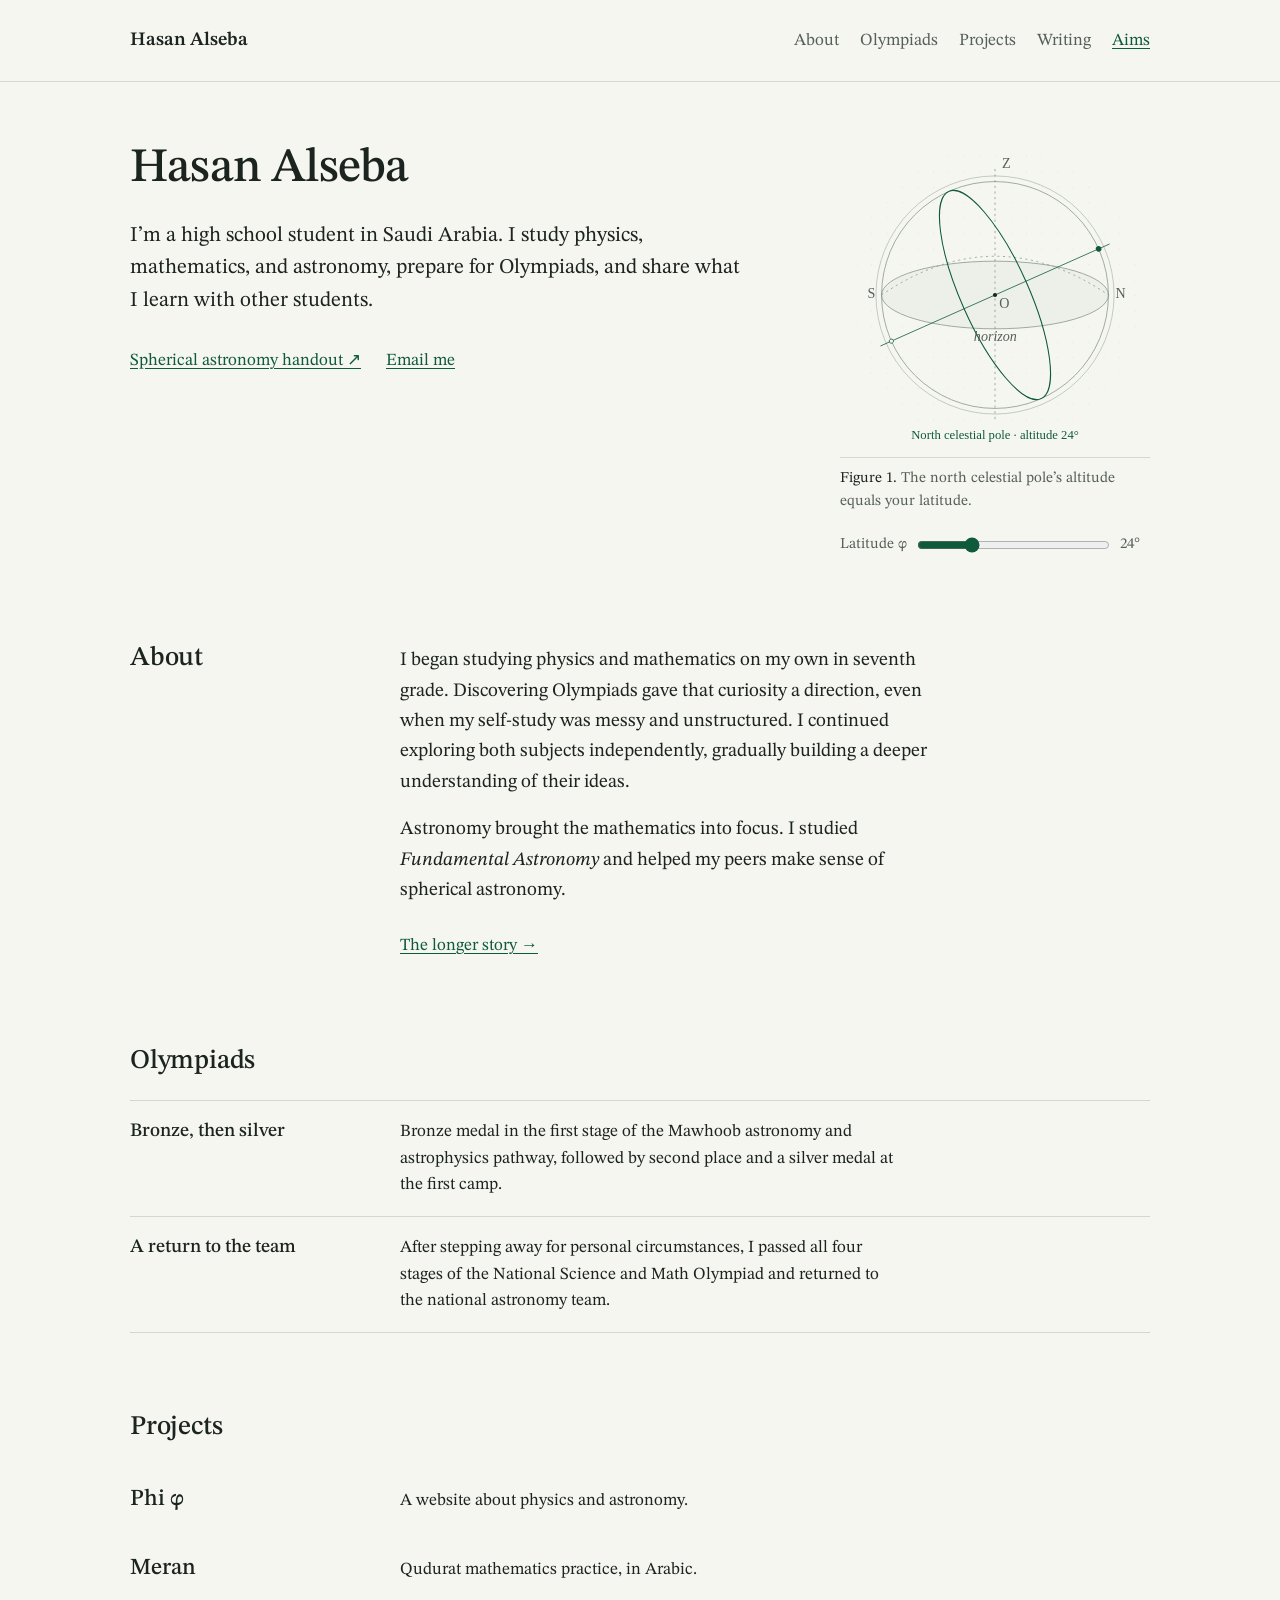
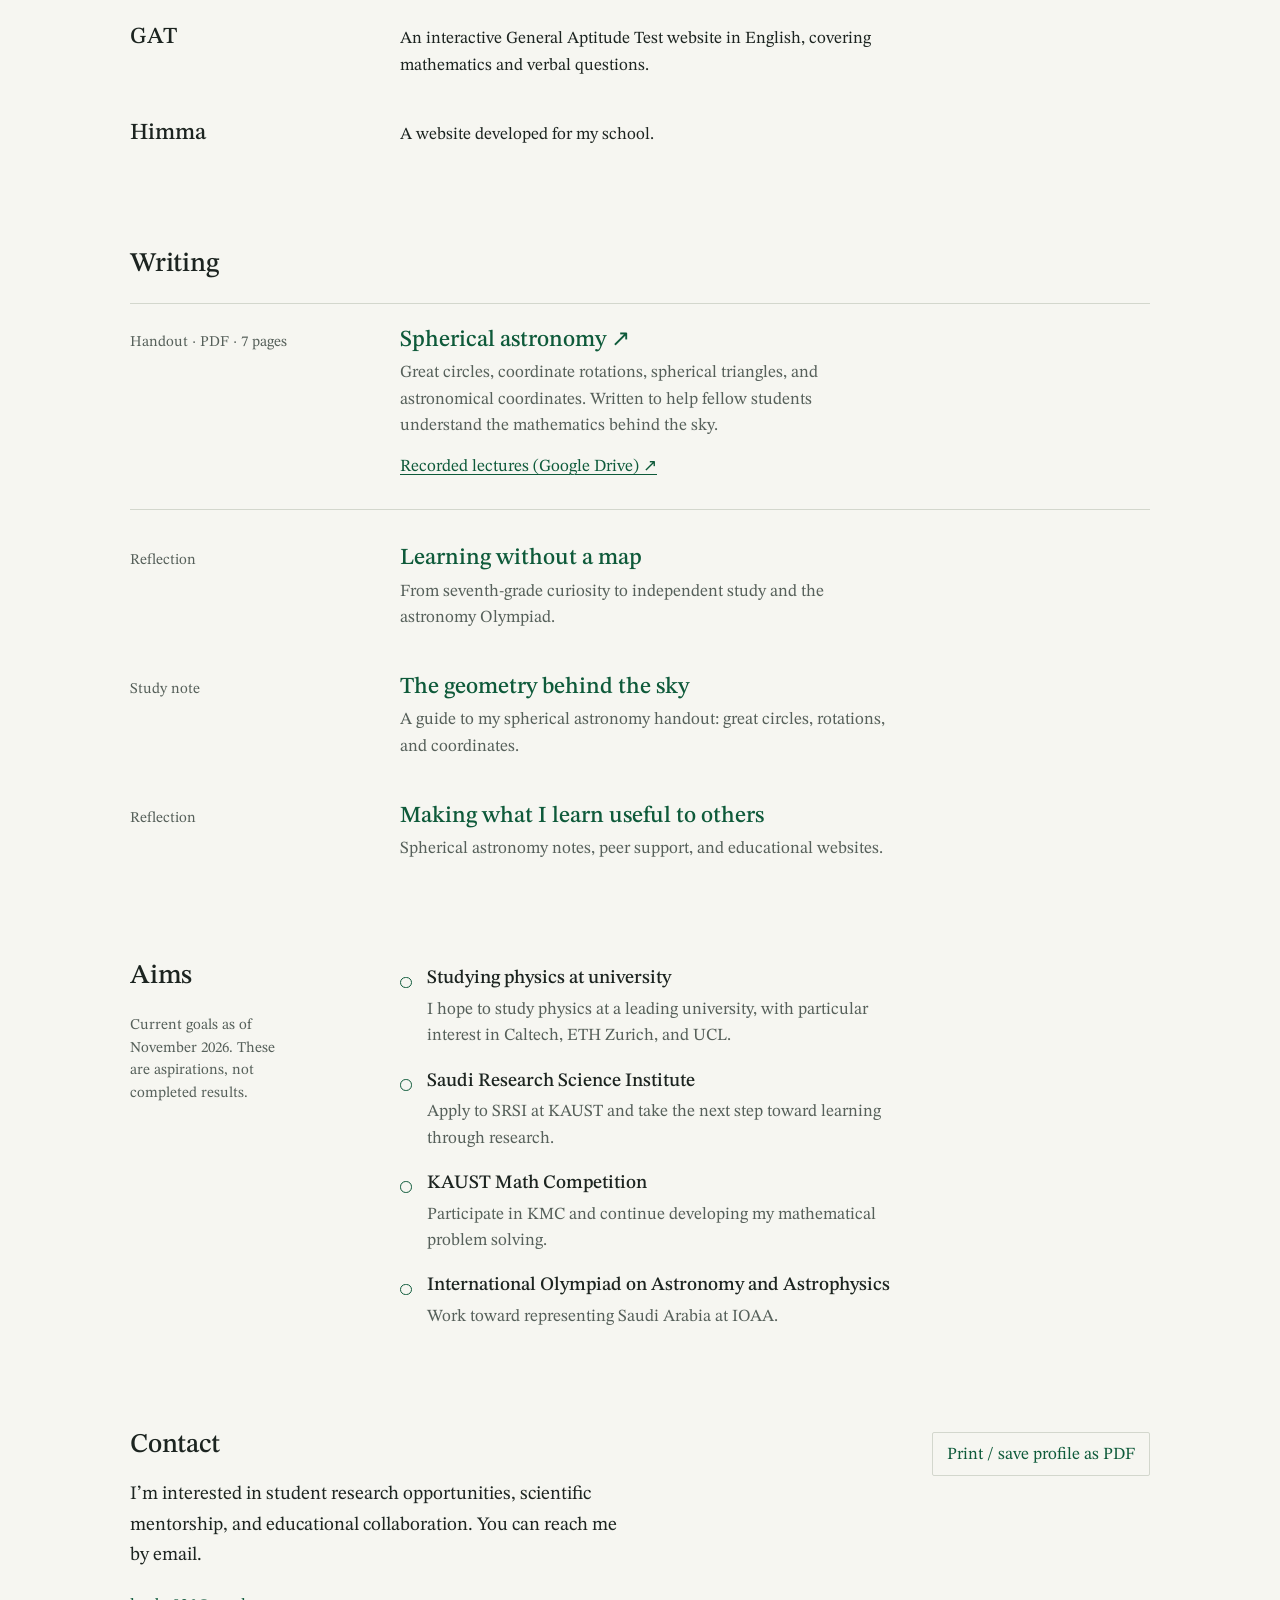
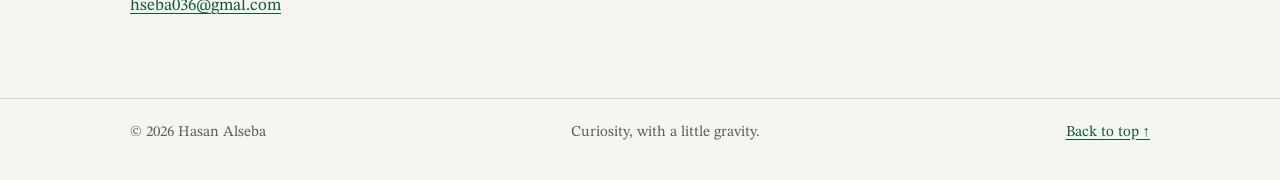
==== commit 32bb687a: "Add files via upload" ====
--- a/index.html
+++ b/index.html
@@ -1 +1,9 @@
-<!doctype html><html lang="en"><head><meta charset="utf-8"><meta name="viewport" content="width=device-width,initial-scale=1"><title>Physics, astronomy & mathematics — Hasan Alseba</title><meta name="description" content="Hasan Alseba (حسن السبع), a high school student exploring physics, astronomy, and mathematics through Olympiads, teaching, and educational projects."><meta name="theme-color" content="#f8f7f2"><meta property="og:title" content="Physics, astronomy & mathematics — Hasan Alseba"><meta property="og:description" content="Hasan Alseba (حسن السبع), a high school student exploring physics, astronomy, and mathematics through Olympiads, teaching, and educational projects."><meta property="og:type" content="website"><meta property="og:url" content="https://lorstika.github.io/hasanblog/"><meta property="og:image" content="https://lorstika.github.io/hasanblog/social.svg"><link rel="canonical" href="https://lorstika.github.io/hasanblog/"><link rel="icon" type="image/svg+xml" href="./favicon.svg"><link rel="stylesheet" href="./academic.css"><script src="./main.js" defer></script></head><body><a class="skip" href="#main">Skip to content</a><header><div class="wrap nav"><a class="brand" href="./index.html">Hasan Alseba <span lang="ar" dir="rtl">حسن السبع</span></a><nav aria-label="Main navigation"><a href="./index.html#about">About</a><a href="./index.html#journey">Olympiads</a><a href="./index.html#work">Projects</a><a href="./index.html#writing">Writing</a><a href="./index.html#now">Aims</a><a href="./index.html#contact">Contact</a><a href="./ar.html" lang="ar" dir="rtl">العربية</a></nav></div></header><main id="main" class="wrap"><section class="hero"><div><p class="eyebrow">A PERSONAL NOTEBOOK</p><h1>Hasan Alseba<span class="arabic-name" lang="ar" dir="rtl">حسن السبع</span></h1><p class="intro">I’m a high school student in Saudi Arabia, studying physics, mathematics, and astronomy. Since seventh grade, I’ve been learning independently, preparing for Olympiads, and sharing what I learn with fellow students.</p><div class="actions"><a class="text-link" href="https://drive.google.com/file/d/1ZSAORi5F-k1-UcGKBY3R-jUSgAQBkVuu/view" target="_blank" rel="noopener noreferrer">Spherical astronomy handout ↗</a><a class="text-link" href="https://github.com/lorstika" target="_blank" rel="noopener noreferrer">GitHub ↗</a></div><p class="hero-note">Physics · Mathematics · Astronomy</p></div><div class="sphere-panel"><svg viewBox="0 0 440 440" role="img" aria-labelledby="sphere-title sphere-desc"><title id="sphere-title">The geometry of the sky</title><desc id="sphere-desc">A schematic celestial sphere with a fixed horizon and zenith. Adjust latitude to see the north celestial pole and equatorial plane tilt. Northern latitudes only.</desc><defs><pattern id="grid" width="22" height="22" patternUnits="userSpaceOnUse"><circle cx="1" cy="1" r=".65" fill="#a4b0a3" opacity=".45"/></pattern></defs><circle cx="220" cy="220" r="209" fill="url(#grid)"/><circle cx="220" cy="220" r="161" fill="none" stroke="#8b9c89" stroke-width="1"/><circle cx="220" cy="220" r="169" fill="none" stroke="#c4cdbd" stroke-width=".6"/><ellipse cx="220" cy="220" rx="161" ry="48" fill="#e2e8d9" fill-opacity=".45" stroke="#8b9c89"/><path d="M59 220 Q220 110 381 220" fill="none" stroke="#a8b4a1" stroke-dasharray="3 5"/><line x1="220" y1="41" x2="220" y2="396" stroke="#a2b19b" stroke-dasharray="3 5"/><g id="pole-axis" transform="rotate(66 220 220)"><ellipse cx="220" cy="220" rx="161" ry="48" fill="none" stroke="#38664e" stroke-width="1.5"/><line x1="220" y1="42" x2="220" y2="398" stroke="#38664e" stroke-width="1"/><circle cx="220" cy="59" r="4" fill="#38664e"/><circle cx="220" cy="381" r="3" fill="#f8f7f2" stroke="#38664e"/></g><circle cx="220" cy="220" r="3" fill="#20342f"/><g fill="#64716a" font-family="Georgia,serif" font-size="12"><text x="230" y="40">Z</text><text x="391" y="224">N</text><text x="39" y="224">S</text><text x="226" y="238">O</text><text x="190" y="285" font-style="italic">horizon</text></g><text x="220" y="424" id="pole-label" text-anchor="middle" fill="#38664e" font-family="Arial,sans-serif" font-size="10">North celestial pole · altitude 24°</text></svg><div class="diagram-caption"><span>FIG. 1 · CELESTIAL SPHERE</span><span>ADJUST LATITUDE</span></div><label class="latitude-control" for="latitude">Latitude φ <input id="latitude" type="range" min="0" max="90" value="24" aria-describedby="latitude-help"><output id="latitude-value" for="latitude">24°</output></label><p style="font-size:13px;margin:10px 0 0"><a href="https://drive.google.com/file/d/1ZSAORi5F-k1-UcGKBY3R-jUSgAQBkVuu/view" target="_blank" rel="noopener noreferrer">From my spherical astronomy handout ↗</a></p><p id="latitude-help" style="font-size:10px;color:var(--muted);margin:5px 0 0">The pole’s altitude equals your latitude. Move the slider to explore.</p></div></section><section class="content" id="about"><div class="about-grid"><div><p class="section-label">ABOUT</p><h2>Learning, independently.</h2><div class="tags"><span class="tag">Physics</span><span class="tag">Pure mathematics</span><span class="tag">Astronomy</span></div></div><div class="about-copy"><p>I began studying physics and mathematics in seventh grade. Discovering Olympiads gave that curiosity a direction, even when my self-study was messy and unstructured. I kept going through <strong>Calculus I–III, mechanics, and oscillations</strong>.</p><p>Astronomy brought the mathematics into focus. Through the Mawhoob Olympiad pathway and later NSMO, I joined—and, after a period away, returned to—the <strong>Saudi national astronomy team</strong>. Along the way, I studied <em>Fundamental Astronomy</em> and helped my peers make sense of spherical astronomy.</p><p>Here I collect that journey, the educational websites I build, and the notes I share. I’m looking for opportunities to learn through research, work with others, and deepen my understanding of the physical world.</p><a class="text-link" href="./writing/learning-without-a-map.html">The longer story →</a></div></div></section><section class="content" id="journey"><div class="section-top"><div><p class="section-label">OLYMPIADS</p><h2>Awards & team pathway</h2></div><span class="quiet" style="font-size:11px">Results from my learning journey.</span></div><div class="timeline"><div class="milestone"><span class="index">i.</span><h3>Bronze, then silver</h3><p>Bronze medal in the first stage of the Mawhoob astronomy and astrophysics pathway, followed by second place and a silver medal at the first camp.</p></div><div class="milestone"><span class="index">ii.</span><h3>A return to the team</h3><p>After stepping away for personal circumstances, I passed all four stages of the National Science and Math Olympiad and returned to the national astronomy team.</p></div><div class="milestone"><span class="index">iii.</span><h3>From studying to teaching</h3><p>I supported fellow students in spherical astronomy and wrote a handout to explain its mathematical foundations and astronomical applications.</p></div></div></section><section class="content" id="work"><div class="section-top"><div><p class="section-label">PROJECTS</p><h2>Educational websites</h2></div><a class="text-link" href="https://github.com/lorstika" target="_blank" rel="noopener noreferrer">GitHub ↗</a></div><div class="projects"><article class="project"><div class="project-title"><h3>Phi <span lang="el">φ</span></h3><span class="kind">Physics & astronomy</span></div><p>A website project bringing together my interests in physics and astronomy.</p><details><summary>About the project +</summary><p>Developed alongside my Olympiad studies as a space for physics and astronomy. Related public source collections are listed below.</p></details></article><article class="project"><div class="project-title"><h3>Meran</h3><span class="kind">Qudurat mathematics</span></div><p>A mathematics website for Qudurat preparation, created as part of my school project work.</p><details><summary>About the project +</summary><p>Part of a broader set of educational websites I worked on while studying physics, mathematics, and astronomy.</p></details></article><article class="project"><div class="project-title"><h3>Interactive GAT</h3><span class="kind">Student learning</span></div><p>An interactive website for General Aptitude Test preparation, built for a school project.</p><details><summary>About the project +</summary><p>An educational web project focused on GAT preparation. Explore the public repositories below for source material.</p></details></article><article class="project"><div class="project-title"><h3>Himma</h3><span class="kind">School project</span></div><p>A website I worked on for my school, alongside my science studies and other educational projects.</p><details><summary>About the project +</summary><p>One of my school website projects, reflecting my interest in building useful tools for the community around me.</p></details></article></div><div style="border-top:1px solid var(--line);padding-top:22px"><span class="section-label">PUBLIC SOURCE COLLECTIONS</span><div class="tags" style="margin-top:12px"><a class="tag" href="https://github.com/lorstika/phoguide" target="_blank" rel="noopener noreferrer">phoguide ↗</a><a class="tag" href="https://github.com/lorstika/pholym" target="_blank" rel="noopener noreferrer">pholym ↗</a><a class="tag" href="https://github.com/lorstika/qudurat" target="_blank" rel="noopener noreferrer">qudurat ↗</a><a class="tag" href="https://github.com/lorstika/perfectscoresmh" target="_blank" rel="noopener noreferrer">perfectscoresmh ↗</a><a class="tag" href="https://github.com/lorstika/hush" target="_blank" rel="noopener noreferrer">hush ↗</a><a class="tag" href="https://github.com/lorstika/level-3-study-studio" target="_blank" rel="noopener noreferrer">level-3-study-studio ↗</a></div><p class="quiet" style="font-size:11px;margin:12px 0 0">Also on GitHub: Level 3 Study Studio, a collection of lessons, practice tests, and worked explanations.</p></div><div class="teaching"><div><span class="section-label">TEACHING RESOURCES</span><h3>Spherical astronomy</h3></div><div><p>My handout develops great circles, coordinate rotations, spherical triangles, and horizontal–equatorial transformations. Written to help fellow students understand the mathematics behind the sky.</p><div class="actions" style="margin-top:15px;flex-wrap:wrap"><a class="text-link" href="https://drive.google.com/file/d/1ZSAORi5F-k1-UcGKBY3R-jUSgAQBkVuu/view" target="_blank" rel="noopener noreferrer">Read the handout ↗</a><a class="text-link" href="https://drive.google.com/drive/folders/1jHiyjdeWDyK1dkDEdUH6PZj2jvvT6ppd" target="_blank" rel="noopener noreferrer">Recorded lectures ↗</a></div></div></div></section><section class="content" id="writing"><div class="section-top"><div><p class="section-label">WRITING</p><h2>Notes & explanations</h2></div><span class="quiet" style="font-size:11px">Notes, explanations & reflections.</span></div><div class="filter-bar" role="group" aria-label="Filter writing by topic"><button data-filter="all" aria-pressed="true">All writing</button><button data-filter="astronomy" aria-pressed="false">Astronomy</button><button data-filter="journey" aria-pressed="false">Journey</button><button data-filter="teaching" aria-pressed="false">Teaching</button></div><div aria-live="polite"><a class="post" data-category="journey" href="./writing/learning-without-a-map.html"><span class="category">Journey · Reflection</span><div><h3>Learning without a map</h3><p>From seventh-grade curiosity to calculus, mechanics, and the astronomy Olympiad.</p></div><span class="arrow" aria-hidden="true">↗</span></a><a class="post" data-category="astronomy" href="./writing/spherical-astronomy.html"><span class="category">Astronomy · Study note</span><div><h3>The geometry behind the sky</h3><p>A guide to my spherical astronomy handout: great circles, rotations, and coordinates.</p></div><span class="arrow" aria-hidden="true">↗</span></a><a class="post" data-category="teaching" href="./writing/learning-and-sharing.html"><span class="category">Teaching · Reflection</span><div><h3>Making what I learn useful to others</h3><p>Spherical astronomy notes, peer support, and educational websites.</p></div><span class="arrow" aria-hidden="true">↗</span></a></div></section><section class="content" id="now"><div class="next-grid"><div><p class="section-label">CURRENT AIMS</p><h2>What I’m working toward</h2><p class="quiet" style="font-size:13px;margin-top:20px">Current goals as of November 2026.<br>A direction for what comes next.</p></div><div><div class="goal"><span>Aim</span><div><b>KAUST · Saudi Research Science Institute</b><p>Apply to SRSI and take the next step toward learning through research.</p></div></div><div class="goal"><span>Aim</span><div><b>KAUST Math Competition</b><p>Participate in KMC and continue developing my mathematical problem solving.</p></div></div><div class="goal"><span>Aim</span><div><b>International Olympiad on Astronomy and Astrophysics</b><p>Work toward representing Saudi Arabia at IOAA.</p></div></div></div></div></section><section class="contact" id="contact"><div><p class="section-label">CONTACT</p><h2>Get in touch</h2><p>I’m interested in student research opportunities, scientific mentorship, and educational collaboration. Find my projects and reach me through my GitHub profile.</p><a class="text-link" href="https://github.com/lorstika" target="_blank" rel="noopener noreferrer">GitHub · lorstika ↗</a></div><button type="button" class="button" data-print>Print / save profile as PDF</button></section></main><script type="application/ld+json">{"@context":"https://schema.org","@type":"Person","name":"Hasan Alseba","alternateName":"حسن السبع","url":"https://lorstika.github.io/hasanblog","description":"High school student interested in physics, mathematics, astronomy, and educational projects.","sameAs":["https://github.com/lorstika"],"knowsAbout":["Physics","Mathematics","Astronomy","Spherical astronomy"]}</script><footer><div class="wrap footer-inner"><span>© 2026 Hasan Alseba · <span lang="ar" dir="rtl">حسن السبع</span></span><span>Curiosity, with a little gravity.</span><a href="#main">Back to top ↑</a></div></footer></body></html>+<!doctype html><html lang="en"><head><meta charset="utf-8"><meta name="viewport" content="width=device-width,initial-scale=1"><title>Physics, astronomy & mathematics — Hasan Alseba</title><meta name="description" content="Hasan Alseba, a high school student exploring physics, mathematics, and astronomy through independent study, Olympiads, and teaching."><meta name="theme-color" content="#f6f6f1" media="(prefers-color-scheme: light)"><meta name="theme-color" content="#0f1b1e" media="(prefers-color-scheme: dark)"><meta property="og:title" content="Physics, astronomy & mathematics — Hasan Alseba"><meta property="og:description" content="Hasan Alseba, a high school student exploring physics, mathematics, and astronomy through independent study, Olympiads, and teaching."><meta property="og:type" content="website"><meta property="og:url" content="https://lorstika.github.io/hasanblog/"><meta property="og:image" content="https://lorstika.github.io/hasanblog/social.png"><link rel="canonical" href="https://lorstika.github.io/hasanblog/"><link rel="icon" type="image/svg+xml" href="./favicon.svg"><link rel="preconnect" href="https://fonts.googleapis.com"><link rel="preconnect" href="https://fonts.gstatic.com" crossorigin><link rel="stylesheet" href="https://fonts.googleapis.com/css2?family=STIX+Two+Text:ital,wght@0,400;0,500;0,600;1,400&display=swap"><link rel="stylesheet" href="./academic.css"><script src="./main.js" defer></script></head><body><a class="skip" href="#main">Skip to content</a><header><div class="wrap nav"><a class="brand" href="./index.html">Hasan Alseba</a><nav aria-label="Main navigation"><a href="#about">About</a><a href="#journey">Olympiads</a><a href="#work">Projects</a><a href="#writing">Writing</a><a href="#now">Aims</a></nav></div></header>
+<main id="main" class="wrap">
+<section class="hero"><div><h1>Hasan Alseba</h1><p class="intro">I’m a high school student in Saudi Arabia. I study physics, mathematics, and astronomy, prepare for Olympiads, and share what I learn with other students.</p><div class="actions"><a class="text-link" href="./downloads/spherical-astronomy-handout.pdf" target="_blank" rel="noopener noreferrer">Spherical astronomy handout ↗</a><a class="text-link" href="mailto:hseba036@gmal.com">Email me</a></div></div><figure class="sphere-panel"><svg viewBox="0 0 440 440" role="img" aria-labelledby="sphere-title sphere-desc"><title id="sphere-title">The geometry of the sky</title><desc id="sphere-desc">A schematic celestial sphere with a fixed horizon and zenith. Adjust latitude to see the north celestial pole and equatorial plane tilt. Northern latitudes only.</desc><defs><pattern id="grid" width="22" height="22" patternUnits="userSpaceOnUse"><circle cx="1" cy="1" r=".65" fill="#a4b0a3" opacity=".45"/></pattern></defs><circle cx="220" cy="220" r="209" fill="url(#grid)"/><circle cx="220" cy="220" r="161" fill="none" stroke="var(--sphere-grid)" stroke-width="1"/><circle cx="220" cy="220" r="169" fill="none" stroke="var(--sphere-grid)" stroke-width=".6"/><ellipse cx="220" cy="220" rx="161" ry="48" fill="var(--sphere-plane)" fill-opacity=".45" stroke="var(--sphere-grid)"/><path d="M59 220 Q220 110 381 220" fill="none" stroke="var(--sphere-grid)" stroke-dasharray="3 5"/><line x1="220" y1="41" x2="220" y2="396" stroke="var(--sphere-grid)" stroke-dasharray="3 5"/><g id="pole-axis" transform="rotate(66 220 220)"><ellipse cx="220" cy="220" rx="161" ry="48" fill="none" stroke="var(--accent)" stroke-width="1.5"/><line x1="220" y1="42" x2="220" y2="398" stroke="var(--accent)" stroke-width="1"/><circle cx="220" cy="59" r="4" fill="var(--accent)"/><circle cx="220" cy="381" r="3" fill="var(--paper)" stroke="var(--accent)"/></g><circle cx="220" cy="220" r="3" fill="var(--ink)"/><g fill="var(--muted)" font-family="Georgia,serif" font-size="20"><text x="230" y="40">Z</text><text x="391" y="224">N</text><text x="39" y="224">S</text><text x="226" y="238">O</text><text x="190" y="285" font-style="italic">horizon</text></g><text x="220" y="424" id="pole-label" text-anchor="middle" fill="var(--accent)" font-family="Georgia,serif" font-size="18">North celestial pole · altitude 24°</text></svg><figcaption id="latitude-help"><span>Figure 1.</span> The north celestial pole’s altitude equals your latitude.</figcaption><label class="latitude-control" for="latitude">Latitude φ <input id="latitude" type="range" min="0" max="90" value="24" aria-describedby="latitude-help"><output id="latitude-value" for="latitude">24°</output></label></figure></section>
+<section class="content" id="about"><div class="about-grid"><h2>About</h2><div class="about-copy"><p>I began studying physics and mathematics on my own in seventh grade. Discovering Olympiads gave that curiosity a direction, even when my self-study was messy and unstructured. I continued exploring both subjects independently, gradually building a deeper understanding of their ideas.</p><p>Astronomy brought the mathematics into focus. I studied <em>Fundamental Astronomy</em> and helped my peers make sense of spherical astronomy.</p><a class="text-link" href="./writing/learning-without-a-map.html">The longer story →</a></div></div></section>
+<section class="content" id="journey"><h2>Olympiads</h2><div class="milestone"><h3>Bronze, then silver</h3><p>Bronze medal in the first stage of the Mawhoob astronomy and astrophysics pathway, followed by second place and a silver medal at the first camp.</p></div><div class="milestone"><h3>A return to the team</h3><p>After stepping away for personal circumstances, I passed all four stages of the National Science and Math Olympiad and returned to the national astronomy team.</p></div></section>
+<section class="content" id="work"><h2>Projects</h2><article class="project"><h3>Phi <span lang="el">φ</span></h3><p>A website about physics and astronomy.</p></article><article class="project"><h3>Meran</h3><p>Qudurat mathematics practice, in Arabic.</p></article><article class="project"><h3>GAT</h3><p>An interactive General Aptitude Test website in English, covering mathematics and verbal questions.</p></article><article class="project"><h3>Himma</h3><p>A website developed for my school.</p></article></section>
+<section class="content" id="writing"><h2>Writing</h2><div class="post handout"><span class="category">Handout · PDF · 7 pages</span><div><h3><a href="./downloads/spherical-astronomy-handout.pdf" target="_blank" rel="noopener noreferrer">Spherical astronomy ↗</a></h3><p>Great circles, coordinate rotations, spherical triangles, and astronomical coordinates. Written to help fellow students understand the mathematics behind the sky.</p><p class="links"><a class="text-link" href="https://drive.google.com/drive/folders/1jHiyjdeWDyK1dkDEdUH6PZj2jvvT6ppd" target="_blank" rel="noopener noreferrer">Recorded lectures (Google Drive) ↗</a></p></div></div><a class="post" href="./writing/learning-without-a-map.html"><span class="category">Reflection</span><div><h3>Learning without a map</h3><p>From seventh-grade curiosity to independent study and the astronomy Olympiad.</p></div></a><a class="post" href="./writing/spherical-astronomy.html"><span class="category">Study note</span><div><h3>The geometry behind the sky</h3><p>A guide to my spherical astronomy handout: great circles, rotations, and coordinates.</p></div></a><a class="post" href="./writing/learning-and-sharing.html"><span class="category">Reflection</span><div><h3>Making what I learn useful to others</h3><p>Spherical astronomy notes, peer support, and educational websites.</p></div></a></section>
+<section class="content" id="now"><div class="next-grid"><div><h2>Aims</h2><p class="aims-note quiet">Current goals as of November 2026. These are aspirations, not completed results.</p></div><ul class="aims"><li><h3>Studying physics at university</h3><p>I hope to study physics at a leading university, with particular interest in Caltech, ETH Zurich, and UCL.</p></li><li><h3>Saudi Research Science Institute</h3><p>Apply to SRSI at KAUST and take the next step toward learning through research.</p></li><li><h3>KAUST Math Competition</h3><p>Participate in KMC and continue developing my mathematical problem solving.</p></li><li><h3>International Olympiad on Astronomy and Astrophysics</h3><p>Work toward representing Saudi Arabia at IOAA.</p></li></ul></div></section>
+<section class="contact" id="contact"><div><h2>Contact</h2><p>I’m interested in student research opportunities, scientific mentorship, and educational collaboration. You can reach me by email.</p><a class="text-link" href="mailto:hseba036@gmal.com">hseba036@gmal.com</a></div><button type="button" class="button" data-print>Print / save profile as PDF</button></section></main><script type="application/ld+json">{"@context":"https://schema.org","@type":"Person","name":"Hasan Alseba","url":"https://lorstika.github.io/hasanblog","email":"hseba036@gmal.com","description":"High school student interested in physics, mathematics, and astronomy.","knowsAbout":["Physics","Mathematics","Astronomy","Spherical astronomy"]}</script><footer><div class="wrap footer-inner"><span>© 2026 Hasan Alseba</span><span>Curiosity, with a little gravity.</span><a href="#main">Back to top ↑</a></div></footer></body></html>
--- a/academic.css
+++ b/academic.css
@@ -1,15 +1,17 @@
-@import url('https://fonts.googleapis.com/css2?family=STIX+Two+Text:ital,wght@0,400;0,500;0,600;1,400&family=Markazi+Text:wght@400;500;600&display=swap');
-:root{color-scheme:light dark;--paper:#f6f6f1;--ink:#1c2420;--muted:#56605a;--accent:#0e5a3a;--line:#d3d7cd;--pale:#e9ede5;--serif:'STIX Two Text',Georgia,serif;--arabic:'Markazi Text','Noto Naskh Arabic',serif}
-*{box-sizing:border-box}html{scroll-behavior:smooth;scroll-padding-top:24px;text-size-adjust:100%}body{margin:0;background:var(--paper);color:var(--ink);font:19px/1.6 var(--serif);font-kerning:normal}p,li{text-wrap:pretty}a{color:var(--accent);text-decoration-thickness:1px;text-underline-offset:.2em}a:hover{text-decoration-thickness:2px}button,input{font:inherit}button{cursor:pointer}a,button,input{touch-action:manipulation}a:focus-visible,button:focus-visible,input:focus-visible,summary:focus-visible{outline:2px solid var(--accent);outline-offset:4px}::selection{background:#cdddba;color:#1c2420}.wrap{max-width:1100px;margin-inline:auto;padding-inline:40px}[lang=ar]{font-family:var(--arabic);font-synthesis-style:none;letter-spacing:normal!important}.skip{position:absolute;inset-inline-start:-9999px}.skip:focus{inset-inline-start:20px;top:10px;background:var(--paper);padding:8px;z-index:10}
-header{border-bottom:1px solid var(--line)}.nav{display:flex;align-items:baseline;justify-content:space-between;gap:20px;padding-block:18px}.brand{font-weight:600;font-size:19px;color:var(--ink);text-decoration:none;white-space:nowrap}.brand span{display:none}nav{display:flex;flex-wrap:wrap;gap:0 21px;font-size:16px}nav a{color:var(--muted);text-decoration:none;display:inline-block;padding-block:9px}nav a:hover,nav a[aria-current]{color:var(--accent);text-decoration:underline}nav a[lang=ar]{font-size:22px}
-.hero{display:grid;grid-template-columns:minmax(0,1.8fr) minmax(0,1fr);gap:55px;align-items:start;padding:64px 0 40px}.eyebrow{font-size:14px;color:var(--muted);margin:0 0 18px}.hero h1{font-size:48px;line-height:1.2;font-weight:500;letter-spacing:-.8px;margin:0 0 22px}.arabic-name{display:block;font-size:36px;font-weight:400;color:var(--muted);margin-top:2px}.intro{font-size:21px;line-height:1.55;max-width:60ch;margin:0 0 20px}.actions{display:flex;flex-wrap:wrap;gap:10px 25px;align-items:center;margin-top:21px}.text-link{display:inline-block;font-size:16px;padding:5px 0}.hero-note{color:var(--muted);font-size:15px;margin:22px 0 0}.button{font:16px var(--serif);color:var(--accent);border:1px solid var(--line);background:transparent;padding:10px 14px;border-radius:2px;text-decoration:none;display:inline-block}.button:hover{border-color:var(--accent);background:var(--pale)}.sphere-panel{max-width:310px;margin-top:0;justify-self:end}.sphere-panel svg{display:block;width:100%;height:auto}.diagram-caption{display:flex;justify-content:space-between;gap:10px;color:var(--muted);font-size:11px;border-top:1px solid var(--line);padding-top:10px}.latitude-control{display:flex;gap:10px;align-items:center;font-size:14px;margin-top:10px;color:var(--muted)}.latitude-control input{min-width:30px;flex:1;accent-color:var(--accent)}.latitude-control output{min-width:30px}.sphere-panel p{font-size:13px!important;line-height:1.5}
-section.content{padding:42px 0}.section-label{font-size:14px;color:var(--muted);font-weight:400;letter-spacing:0;text-transform:none;margin:0 0 10px}h1,h2,h3,p{margin-top:0}h2{font-size:29px;line-height:1.3;font-weight:500;letter-spacing:-.2px;margin-bottom:22px}h3{font-weight:500;line-height:1.35}.section-top{display:flex;justify-content:space-between;gap:30px;align-items:baseline;margin-bottom:17px}.section-top h2{margin:0}.section-top>.quiet{font-size:14px!important;max-width:200px}.about-grid{display:grid;grid-template-columns:230px minmax(0,1fr);gap:40px}.about-grid h2{font-size:25px}.about-copy{max-width:63ch}.about-copy strong{font-weight:500}.about-copy p{margin-bottom:17px}.quiet{color:var(--muted)}.tags{display:flex;flex-wrap:wrap;gap:5px 18px;margin-top:16px}.tag{font-size:15px;color:var(--muted);text-decoration:none;border-bottom:1px solid var(--line);overflow-wrap:anywhere}.tag[href]{color:var(--accent)}
-.timeline{display:block;max-width:810px}.milestone{display:grid;grid-template-columns:28px 205px minmax(0,1fr);gap:20px;border-top:1px solid var(--line);padding:18px 0}.milestone:last-child{border-bottom:1px solid var(--line)}.index{color:var(--muted);font-style:italic;font-size:17px}.milestone h3{font-size:19px;margin:0}.milestone p{font-size:17px;line-height:1.55;color:var(--muted);margin:0}.projects{display:block;max-width:810px}.project{padding:16px 0 22px;display:grid;grid-template-columns:230px minmax(0,1fr);gap:0 38px}.project-title{grid-row:span 2}.project h3{font-size:23px;margin:0 0 5px}.kind{font-size:14px;color:var(--muted)}.project p{font-size:18px;line-height:1.5;margin:0 0 8px}.project details{font-size:15px}.project summary{cursor:pointer;width:fit-content;color:var(--accent);text-decoration:underline;text-underline-offset:3px}.project details p{font-size:16px;color:var(--muted);margin-top:8px}.teaching{display:grid;grid-template-columns:230px minmax(0,1fr);gap:38px;padding:28px 0 0;margin-top:32px}.teaching h3{font-size:25px;margin:0}.teaching p{font-size:18px;margin-bottom:0}.teaching .actions{margin-top:12px!important}.teaching .text-link{font-size:16px}#work>div[style]{border:0!important;padding-top:16px!important}#work>div[style]>.quiet{font-size:14px!important}
-.filter-bar{display:flex;gap:8px 18px;flex-wrap:wrap;margin:22px 0 8px}.filter-bar button{padding:7px 0;font-size:16px;color:var(--muted);background:none;border:0;border-bottom:1px solid transparent}.filter-bar button[aria-pressed=true]{color:var(--accent);border-bottom-color:var(--accent)}.post{display:grid;grid-template-columns:150px minmax(0,1fr) 20px;gap:20px;padding:20px 0;text-decoration:none;max-width:850px}.post:hover h3{text-decoration:underline;text-underline-offset:4px}.post .category{font-size:14px;color:var(--muted);padding-top:3px}.post h3{font-size:23px;margin:0 0 5px}.post p{font-size:17px;color:var(--muted);line-height:1.5;margin:0}.post[hidden]{display:none}.arrow{font-size:18px}.next-grid{display:grid;grid-template-columns:230px minmax(0,1fr);gap:40px}.next-grid h2{font-size:25px}.next-grid>.quiet,.next-grid>div>p.quiet{font-size:15px!important}.goal{display:flex;gap:18px;margin-bottom:19px}.goal span{font-size:14px;color:var(--muted);padding:1px 0}.goal span::before{content:'○ ';color:var(--accent)}.goal b{font-size:19px;font-weight:500}.goal p{font-size:17px;color:var(--muted);line-height:1.5;margin:5px 0}.contact{display:flex;gap:30px;justify-content:space-between;align-items:flex-start;padding:45px 0}.contact p{font-size:18px;max-width:65ch;margin-bottom:12px}.contact h2{font-size:27px;margin-bottom:12px}.contact .button{white-space:nowrap;margin-top:33px}footer{border-top:1px solid var(--line);padding:22px 0 35px;font-size:14px;color:var(--muted);margin-top:30px}.footer-inner{display:flex;flex-wrap:wrap;justify-content:space-between;gap:10px 30px}
-.article{max-width:720px;padding:52px 0 80px}.article h1{font-size:38px;font-weight:500;line-height:1.2;margin:22px 0}.article .lede{font-size:22px;line-height:1.5}.article h2{font-size:27px;margin:35px 0 17px}.article p,.article li{font-size:19px;line-height:1.7}.article-meta{font-size:15px;color:var(--muted);margin:22px 0 30px}.article aside{border-inline-start:2px solid var(--line);padding-inline-start:20px;color:var(--muted);font-size:16px;margin:30px 0}.equation{font:22px/1.8 var(--serif);text-align:center;padding:20px 10px;margin:22px 0;overflow-x:auto;white-space:nowrap;direction:ltr}.arabic-page{font-size:23px;line-height:1.85}.arabic-page .hero{display:block;max-width:820px}.arabic-page .hero h1{font-size:55px}.arabic-page .arabic-name{font:25px var(--serif)}.arabic-page .intro{font-size:25px}.arabic-page h2{font-size:32px}.arabic-page section.content{max-width:820px}.arabic-page .section-label{font-size:20px}.arabic-page .text-link,.arabic-page .button{font-size:21px}.arabic-page .contact p{font-size:23px}
-@media(max-width:900px){.nav{flex-wrap:wrap;gap:4px}.nav nav{flex-basis:100%;gap:0 24px}.hero{gap:30px}.hero h1{font-size:42px}.sphere-panel{max-width:270px}.intro{font-size:20px}.about-grid,.next-grid,.teaching{grid-template-columns:190px minmax(0,1fr);gap:25px}.project{grid-template-columns:190px minmax(0,1fr);gap:0 25px}.milestone{grid-template-columns:25px 170px minmax(0,1fr);gap:15px}.contact{flex-wrap:wrap}.contact .button{margin-top:0}}
-@media(max-width:640px){.wrap{padding-inline:22px}.nav{padding-block:10px}nav{font-size:16px;gap:0 18px!important}nav a{padding-block:9px}.hero{display:block;padding:35px 0 18px}.hero h1{font-size:39px}.arabic-name{font-size:32px}.intro{font-size:20px}.sphere-panel{max-width:290px;margin:30px auto 0}.hero-note{margin-top:15px}.actions{gap:8px 18px}.text-link{font-size:16px}section.content{padding:32px 0}.section-top{gap:16px;align-items:flex-start}.section-top>.quiet{display:none}h2{font-size:27px}.about-grid,.next-grid,.teaching{display:block}.about-grid>div:first-child{margin-bottom:22px}.tags{margin-top:12px}.about-copy{font-size:19px}.milestone{grid-template-columns:22px minmax(0,1fr);gap:6px 13px}.milestone p{grid-column:2}.milestone .index{grid-row:span 2}.project{display:block;padding:15px 0 23px}.project-title{margin-bottom:9px}.project h3{font-size:24px}.kind{font-size:14px}.teaching h3{margin-bottom:15px}.post{grid-template-columns:1fr 20px;gap:5px 10px}.post .category{grid-column:1/-1}.post h3{font-size:23px}.filter-bar{gap:6px 17px}.next-grid>div:first-child{margin-bottom:24px}.contact{padding:30px 0;gap:20px}.contact .button{white-space:normal}.footer-inner{display:block}.footer-inner>span,.footer-inner>a{display:block;margin-bottom:9px}.article{padding:30px 0 50px}.article h1{font-size:33px}.article h2{font-size:25px}.article p,.article li{font-size:19px}.equation{font-size:19px;padding:15px 0}.arabic-page .hero h1{font-size:48px}.arabic-page .intro{font-size:24px}}
-html[lang=ar] body{font-family:var(--arabic)}
-@media(prefers-color-scheme:dark){:root{--paper:#0f1b1e;--ink:#e2e6de;--muted:#a9b5ae;--accent:#7dc6a2;--line:#334549;--pale:#1d302c}.sphere-panel svg{filter:brightness(1.7) saturate(.75)}.sphere-panel svg>circle[fill='url(#grid)']{opacity:.3}}
+:root{color-scheme:light dark;--paper:#f6f6f1;--ink:#1c2420;--muted:#56605a;--accent:#0e5a3a;--line:#d3d7cd;--pale:#e9ede5;--sphere-plane:#dfe8dc;--sphere-grid:#7b8c80;--serif:'STIX Two Text',Georgia,serif;--label-col:230px;--col-gap:40px;--measure:62ch}
+*{box-sizing:border-box}html{scroll-behavior:smooth;scroll-padding-top:24px;text-size-adjust:100%}body{margin:0;background:var(--paper);color:var(--ink);font:19px/1.6 var(--serif);font-kerning:normal}h1,h2,h3,p{margin-top:0}p,li{text-wrap:pretty}a{color:var(--accent);text-decoration-thickness:1px;text-underline-offset:.2em}a:hover{text-decoration-thickness:2px}button,input{font:inherit}button{cursor:pointer}a,button,input{touch-action:manipulation}a:focus-visible,button:focus-visible,input:focus-visible{outline:2px solid var(--accent);outline-offset:4px}::selection{background:#cdddba;color:#1c2420}.wrap{max-width:1100px;margin-inline:auto;padding-inline:40px}.quiet{color:var(--muted)}.skip{position:absolute;inset-inline-start:-9999px}.skip:focus{inset-inline-start:20px;top:10px;background:var(--paper);padding:8px;z-index:10}
+header{border-bottom:1px solid var(--line)}.nav{display:flex;align-items:baseline;justify-content:space-between;gap:20px;padding-block:18px}.brand{font-weight:600;font-size:19px;color:var(--ink);text-decoration:none;white-space:nowrap}nav{display:flex;flex-wrap:wrap;gap:0 21px;font-size:17px}nav a{color:var(--muted);text-decoration:none;display:inline-block;padding-block:9px;min-height:44px}nav a:hover,nav a[aria-current]{color:var(--accent);text-decoration:underline}
+.hero{display:grid;grid-template-columns:minmax(0,1.8fr) minmax(0,1fr);gap:55px;align-items:start;padding:58px 0 35px}.hero h1{font-size:48px;line-height:1.2;font-weight:500;letter-spacing:-.8px;margin:0 0 22px}.intro{font-size:21px;line-height:1.55;max-width:var(--measure);margin:0 0 20px}.actions,.links{display:flex;flex-wrap:wrap;gap:8px 25px;align-items:center;margin-top:21px}.text-link{display:inline-flex;align-items:center;gap:8px;flex-wrap:wrap;font-size:17px;min-height:44px;padding:6px 0}.button{font:17px var(--serif);color:var(--accent);border:1px solid var(--line);background:transparent;padding:10px 14px;border-radius:2px;min-height:44px;text-decoration:none;display:inline-block}.button:hover{border-color:var(--accent);background:var(--pale)}
+.sphere-panel{max-width:310px;margin:0;justify-self:end}.sphere-panel svg{display:block;width:100%;height:auto}.sphere-panel figcaption{font-size:15px;line-height:1.5;color:var(--muted);border-top:1px solid var(--line);padding-top:10px;margin:7px 0 0}.sphere-panel figcaption span{color:var(--ink)}.latitude-control{display:flex;gap:10px;align-items:center;font-size:15px;margin-top:10px;min-height:44px;color:var(--muted)}.latitude-control input{min-width:30px;flex:1;min-height:44px;accent-color:var(--accent);margin:0}.latitude-control output{min-width:30px}
+section.content{padding:38px 0}h2{font-size:27px;line-height:1.3;font-weight:500;letter-spacing:-.2px;margin-bottom:22px}h3{font-weight:500;line-height:1.35}.about-grid,.next-grid,.milestone,.project,.post{display:grid;grid-template-columns:var(--label-col) minmax(0,1fr);column-gap:var(--col-gap);align-items:baseline}.about-copy,.milestone p,.project p,.post p,.aims p,.contact p{max-width:var(--measure)}.about-copy strong{font-weight:500}.about-copy p{margin-bottom:17px}
+.milestone{border-top:1px solid var(--line);padding:18px 0;row-gap:6px}.milestone:last-child{border-bottom:1px solid var(--line)}.milestone h3{font-size:19px;margin:0}.milestone p{font-size:17px;line-height:1.55;margin:0}.project{padding:16px 0 22px}.project h3{font-size:23px;margin:0}.project p{font-size:17px;line-height:1.55;margin:0}
+.post{padding:20px 0;text-decoration:none}.post .category{font-size:15px;color:var(--muted)}.post h3{font-size:23px;margin:0 0 5px}.post h3 a{text-decoration:none}.post:hover h3,.post h3 a:hover{text-decoration:underline;text-underline-offset:4px}.post p{font-size:17px;color:var(--muted);line-height:1.55;margin:0}.post .links{margin-top:6px}.handout{border-top:1px solid var(--line);border-bottom:1px solid var(--line);margin-bottom:12px}.handout:hover h3{text-decoration:none}.handout h3 a:hover{text-decoration:underline}
+.aims-note{font-size:15px;line-height:1.5;max-width:25ch}.aims{list-style:none;margin:0;padding:0}.aims li{position:relative;padding-inline-start:1.4em;margin-bottom:19px}.aims li::before{content:'';position:absolute;inset-inline-start:0;top:.55em;width:.5em;height:.5em;border:1px solid var(--accent);border-radius:50%}.aims h3{font-size:19px;margin:0}.aims p{font-size:17px;color:var(--muted);line-height:1.55;margin:5px 0}
+.contact{display:flex;gap:30px;justify-content:space-between;align-items:flex-start;padding:40px 0}.contact p{font-size:19px;margin-bottom:12px}.contact h2{margin-bottom:18px}.contact a{overflow-wrap:anywhere}.contact .button{white-space:nowrap;margin-top:5px}footer{border-top:1px solid var(--line);padding:22px 0 35px;font-size:15px;color:var(--muted);margin-top:30px}.footer-inner{display:flex;flex-wrap:wrap;justify-content:space-between;gap:10px 30px}
+.article{max-width:760px;padding:48px 0 80px}.article>*{max-width:var(--measure)}.article h1{font-size:38px;font-weight:500;line-height:1.2;margin:22px 0}.article .lede{font-size:21px;line-height:1.55}.article h2{margin:35px 0 17px}.article p,.article li{font-size:19px;line-height:1.7}.article-meta{font-size:15px;color:var(--muted);margin:22px 0 30px;line-height:1.55}.article .section-label{font-size:15px;color:var(--muted);margin:25px 0 12px;text-transform:none}.article aside{border-inline-start:2px solid var(--line);padding-inline-start:20px;color:var(--muted);font-size:17px;margin:30px 0}.equation{font:23px/1.8 var(--serif);text-align:center;padding:20px 10px;margin:22px 0;overflow-x:auto;white-space:nowrap;direction:ltr}
+@media(max-width:900px){:root{--label-col:190px;--col-gap:25px}.nav{flex-wrap:wrap;gap:4px}.nav nav{flex-basis:100%;gap:0 24px}.hero{gap:30px}.hero h1{font-size:42px}.sphere-panel{max-width:285px}.contact{flex-wrap:wrap}}
+@media(max-width:640px){.wrap{padding-inline:22px}.nav{padding-block:10px}nav{font-size:17px;gap:0 20px}.hero{display:block;padding:32px 0 20px}.hero h1{font-size:38px;margin-bottom:18px}.intro{font-size:21px}.sphere-panel{max-width:300px;margin:24px auto 0}.actions{gap:8px 20px}.about-grid,.next-grid,.milestone,.project,.post{display:block}section.content{padding:30px 0}.about-grid h2{margin-bottom:18px}.milestone h3,.project h3{margin-bottom:6px}.project{padding:14px 0 22px}.post .category{display:block;margin-bottom:4px}.post h3{font-size:23px}.aims-note{max-width:none;margin-bottom:24px}.contact{padding:30px 0;gap:20px}.contact .button{white-space:normal}.footer-inner{display:block}.footer-inner>span,.footer-inner>a{display:block;margin-bottom:9px}.article{padding:30px 0 50px}.article h1{font-size:33px}.equation{font-size:21px;padding:15px 0}}
+@media(max-width:640px){.nav nav{display:grid;grid-template-columns:repeat(3,auto);justify-content:start;column-gap:24px}}
+@media(prefers-color-scheme:dark){:root{--paper:#0f1b1e;--ink:#e2e6de;--muted:#a9b5ae;--accent:#7dc6a2;--line:#334549;--pale:#1d302c;--sphere-plane:#213d37;--sphere-grid:#91a99a}}
 @media(prefers-reduced-motion:reduce){html{scroll-behavior:auto}*{transition:none!important;animation:none!important}}
-@media print{@page{size:A4;margin:15mm}:root{color-scheme:light;--paper:#fff;--ink:#000;--muted:#444;--accent:#000;--line:#bbb}body{font-size:10.5pt;line-height:1.4}.wrap{padding:0;max-width:none}header,footer,.skip,.sphere-panel,.filter-bar,.contact .button{display:none!important}.hero{display:block;padding:0 0 10pt}.hero h1{font-size:26pt;margin:0 0 8pt}.arabic-name{font-size:20pt}.eyebrow{display:none}.intro{font-size:12pt}.hero-note{font-size:9pt;margin:5pt 0}.actions{margin:6pt 0}.text-link{font-size:10pt}.about-grid,.next-grid,.teaching{grid-template-columns:140pt minmax(0,1fr);gap:15pt}section.content{padding:12pt 0}.section-label{font-size:9pt;margin:0 0 4pt}h2,.about-grid h2,.next-grid h2{font-size:15pt;margin-bottom:6pt}.section-top{margin-bottom:6pt}.about-copy p{margin-bottom:6pt}.tags{display:none}.milestone{padding:5pt 0;grid-template-columns:16pt 130pt minmax(0,1fr)}.milestone h3,.milestone p,.project p,.teaching p,.goal p,.contact p{font-size:10.5pt}.milestone h3,.project h3,.goal b{font-size:11pt}.project{padding:5pt 0;grid-template-columns:140pt minmax(0,1fr);gap:15pt}.project details,.kind{display:none}.teaching{margin-top:10pt;padding-top:10pt}.teaching h3{font-size:14pt}#writing{display:none}.goal{margin-bottom:8pt}.contact{padding:10pt 0}.contact h2{font-size:15pt}.article p,.article li{font-size:11pt}.article h1{font-size:25pt}.article h2{font-size:17pt}.article{padding:0}.milestone,.project,.teaching,.goal{break-inside:avoid}.arabic-page{font-size:13pt}.arabic-page .intro,.arabic-page .contact p{font-size:14pt}}
+@media print{@page{size:A4;margin:15mm}:root{color-scheme:light;--paper:#fff;--ink:#000;--muted:#444;--accent:#000;--line:#bbb;--label-col:140pt;--col-gap:15pt}body{font-size:10.5pt;line-height:1.4}.wrap{padding:0;max-width:none}header,footer,.skip,.sphere-panel,.contact .button{display:none!important}.hero{display:block;padding:0 0 10pt}.hero h1{font-size:26pt;margin:0 0 8pt}.intro{font-size:12pt}.actions{margin:6pt 0}.text-link{font-size:10pt;min-height:0;padding:3pt 0}.about-grid,.next-grid,.milestone,.project,.post{display:grid;grid-template-columns:var(--label-col) minmax(0,1fr);column-gap:var(--col-gap)}section.content{padding:10pt 0}h2{font-size:15pt;margin-bottom:6pt}.about-copy p{margin-bottom:6pt}.milestone,.project,.post{padding:5pt 0}.milestone h3,.project h3,.post h3,.aims h3{font-size:11pt}.milestone p,.project p,.post p,.aims p,.contact p{font-size:10.5pt}.category,.aims-note{font-size:9pt!important}#writing .post:not(.handout){display:none}.aims li{margin-bottom:8pt}.contact{padding:10pt 0}.article p,.article li{font-size:11pt}.article h1{font-size:25pt}.article h2{font-size:17pt}.article{padding:0}.milestone,.project,.handout,.aims li{break-inside:avoid}}
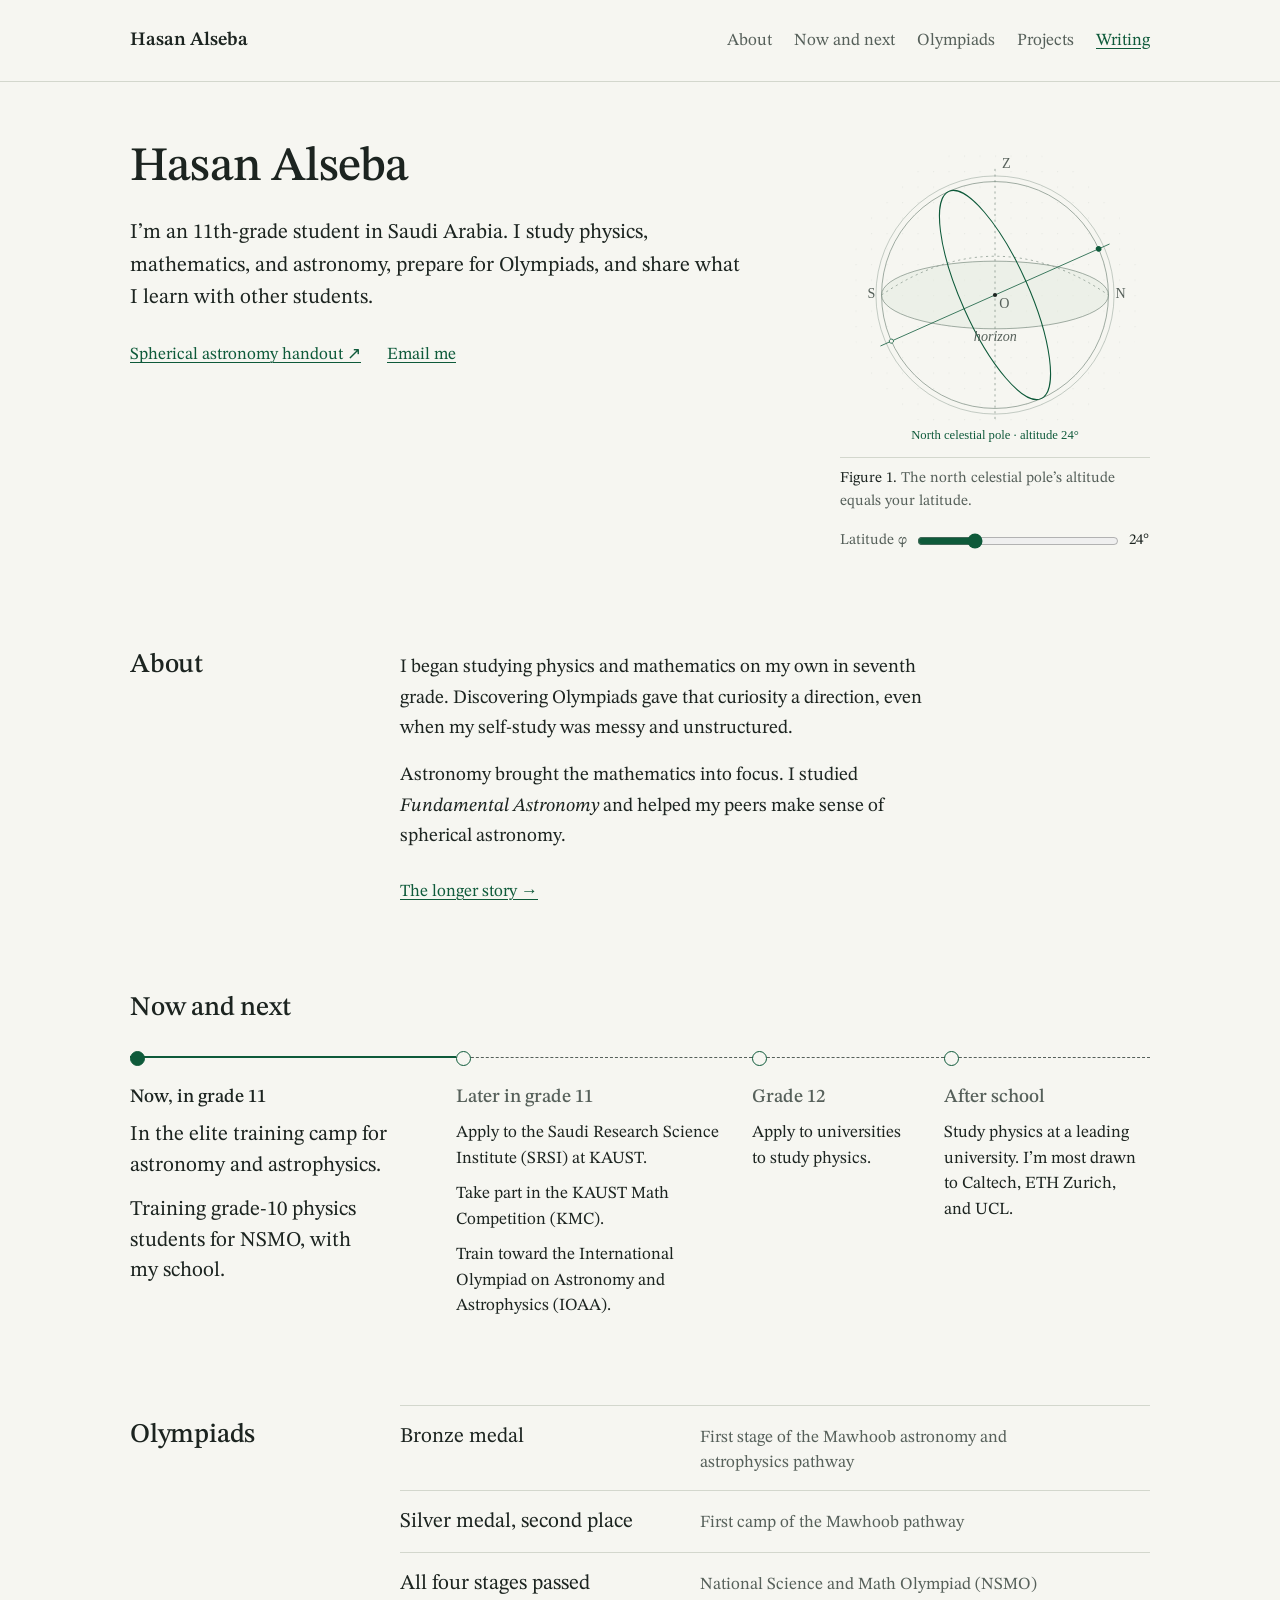
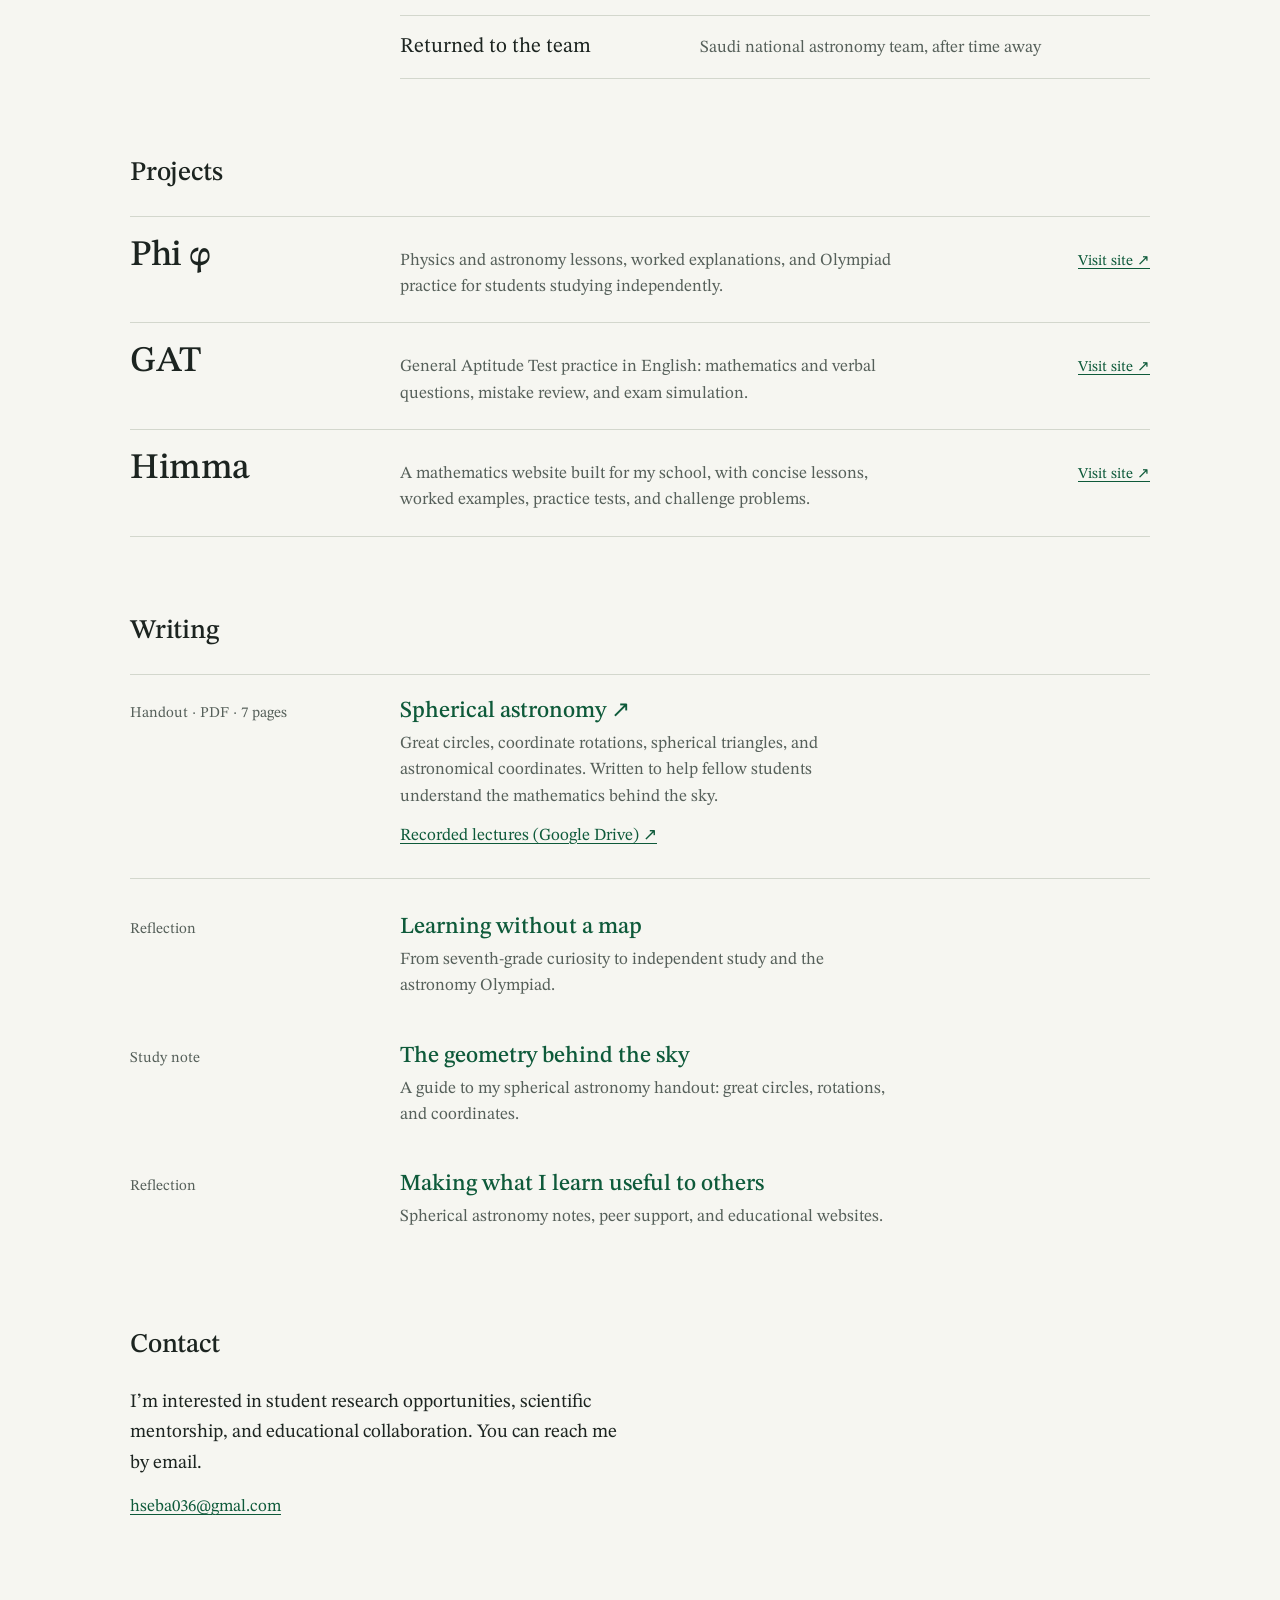
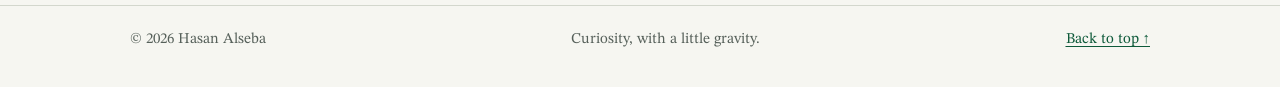
==== commit 8ccfb9d2: "Redesign the academic portfolio with a grade timeline and linked projects" ====
--- a/index.html
+++ b/index.html
@@ -1,9 +1,40 @@
-<!doctype html><html lang="en"><head><meta charset="utf-8"><meta name="viewport" content="width=device-width,initial-scale=1"><title>Physics, astronomy & mathematics — Hasan Alseba</title><meta name="description" content="Hasan Alseba, a high school student exploring physics, mathematics, and astronomy through independent study, Olympiads, and teaching."><meta name="theme-color" content="#f6f6f1" media="(prefers-color-scheme: light)"><meta name="theme-color" content="#0f1b1e" media="(prefers-color-scheme: dark)"><meta property="og:title" content="Physics, astronomy & mathematics — Hasan Alseba"><meta property="og:description" content="Hasan Alseba, a high school student exploring physics, mathematics, and astronomy through independent study, Olympiads, and teaching."><meta property="og:type" content="website"><meta property="og:url" content="https://lorstika.github.io/hasanblog/"><meta property="og:image" content="https://lorstika.github.io/hasanblog/social.png"><link rel="canonical" href="https://lorstika.github.io/hasanblog/"><link rel="icon" type="image/svg+xml" href="./favicon.svg"><link rel="preconnect" href="https://fonts.googleapis.com"><link rel="preconnect" href="https://fonts.gstatic.com" crossorigin><link rel="stylesheet" href="https://fonts.googleapis.com/css2?family=STIX+Two+Text:ital,wght@0,400;0,500;0,600;1,400&display=swap"><link rel="stylesheet" href="./academic.css"><script src="./main.js" defer></script></head><body><a class="skip" href="#main">Skip to content</a><header><div class="wrap nav"><a class="brand" href="./index.html">Hasan Alseba</a><nav aria-label="Main navigation"><a href="#about">About</a><a href="#journey">Olympiads</a><a href="#work">Projects</a><a href="#writing">Writing</a><a href="#now">Aims</a></nav></div></header>
+<!doctype html><html lang="en"><head><meta charset="utf-8"><meta name="viewport" content="width=device-width,initial-scale=1"><title>Physics, astronomy & mathematics — Hasan Alseba</title><meta name="description" content="Hasan Alseba, an 11th-grade student exploring physics, mathematics, and astronomy through elite training, teaching, and educational projects."><meta name="theme-color" content="#f6f6f1" media="(prefers-color-scheme: light)"><meta name="theme-color" content="#0f1b1e" media="(prefers-color-scheme: dark)"><meta property="og:title" content="Physics, astronomy & mathematics — Hasan Alseba"><meta property="og:description" content="Hasan Alseba, an 11th-grade student exploring physics, mathematics, and astronomy through elite training, teaching, and educational projects."><meta property="og:type" content="website"><meta property="og:url" content="https://lorstika.github.io/hasanblog/"><meta property="og:image" content="https://lorstika.github.io/hasanblog/social.png"><link rel="canonical" href="https://lorstika.github.io/hasanblog/"><link rel="icon" type="image/svg+xml" href="./favicon.svg"><link rel="preconnect" href="https://fonts.googleapis.com"><link rel="preconnect" href="https://fonts.gstatic.com" crossorigin><link rel="stylesheet" href="https://fonts.googleapis.com/css2?family=STIX+Two+Text:ital,wght@0,400;0,500;0,600;1,400&display=swap"><link rel="stylesheet" href="./academic.css"><script src="./main.js" defer></script></head><body><a class="skip" href="#main">Skip to content</a><header><div class="wrap nav"><a class="brand" href="./index.html">Hasan Alseba</a><nav aria-label="Main navigation"><a href="#about">About</a><a href="#now">Now and next</a><a href="#journey">Olympiads</a><a href="#work">Projects</a><a href="#writing">Writing</a></nav></div></header>
 <main id="main" class="wrap">
-<section class="hero"><div><h1>Hasan Alseba</h1><p class="intro">I’m a high school student in Saudi Arabia. I study physics, mathematics, and astronomy, prepare for Olympiads, and share what I learn with other students.</p><div class="actions"><a class="text-link" href="./downloads/spherical-astronomy-handout.pdf" target="_blank" rel="noopener noreferrer">Spherical astronomy handout ↗</a><a class="text-link" href="mailto:hseba036@gmal.com">Email me</a></div></div><figure class="sphere-panel"><svg viewBox="0 0 440 440" role="img" aria-labelledby="sphere-title sphere-desc"><title id="sphere-title">The geometry of the sky</title><desc id="sphere-desc">A schematic celestial sphere with a fixed horizon and zenith. Adjust latitude to see the north celestial pole and equatorial plane tilt. Northern latitudes only.</desc><defs><pattern id="grid" width="22" height="22" patternUnits="userSpaceOnUse"><circle cx="1" cy="1" r=".65" fill="#a4b0a3" opacity=".45"/></pattern></defs><circle cx="220" cy="220" r="209" fill="url(#grid)"/><circle cx="220" cy="220" r="161" fill="none" stroke="var(--sphere-grid)" stroke-width="1"/><circle cx="220" cy="220" r="169" fill="none" stroke="var(--sphere-grid)" stroke-width=".6"/><ellipse cx="220" cy="220" rx="161" ry="48" fill="var(--sphere-plane)" fill-opacity=".45" stroke="var(--sphere-grid)"/><path d="M59 220 Q220 110 381 220" fill="none" stroke="var(--sphere-grid)" stroke-dasharray="3 5"/><line x1="220" y1="41" x2="220" y2="396" stroke="var(--sphere-grid)" stroke-dasharray="3 5"/><g id="pole-axis" transform="rotate(66 220 220)"><ellipse cx="220" cy="220" rx="161" ry="48" fill="none" stroke="var(--accent)" stroke-width="1.5"/><line x1="220" y1="42" x2="220" y2="398" stroke="var(--accent)" stroke-width="1"/><circle cx="220" cy="59" r="4" fill="var(--accent)"/><circle cx="220" cy="381" r="3" fill="var(--paper)" stroke="var(--accent)"/></g><circle cx="220" cy="220" r="3" fill="var(--ink)"/><g fill="var(--muted)" font-family="Georgia,serif" font-size="20"><text x="230" y="40">Z</text><text x="391" y="224">N</text><text x="39" y="224">S</text><text x="226" y="238">O</text><text x="190" y="285" font-style="italic">horizon</text></g><text x="220" y="424" id="pole-label" text-anchor="middle" fill="var(--accent)" font-family="Georgia,serif" font-size="18">North celestial pole · altitude 24°</text></svg><figcaption id="latitude-help"><span>Figure 1.</span> The north celestial pole’s altitude equals your latitude.</figcaption><label class="latitude-control" for="latitude">Latitude φ <input id="latitude" type="range" min="0" max="90" value="24" aria-describedby="latitude-help"><output id="latitude-value" for="latitude">24°</output></label></figure></section>
-<section class="content" id="about"><div class="about-grid"><h2>About</h2><div class="about-copy"><p>I began studying physics and mathematics on my own in seventh grade. Discovering Olympiads gave that curiosity a direction, even when my self-study was messy and unstructured. I continued exploring both subjects independently, gradually building a deeper understanding of their ideas.</p><p>Astronomy brought the mathematics into focus. I studied <em>Fundamental Astronomy</em> and helped my peers make sense of spherical astronomy.</p><a class="text-link" href="./writing/learning-without-a-map.html">The longer story →</a></div></div></section>
-<section class="content" id="journey"><h2>Olympiads</h2><div class="milestone"><h3>Bronze, then silver</h3><p>Bronze medal in the first stage of the Mawhoob astronomy and astrophysics pathway, followed by second place and a silver medal at the first camp.</p></div><div class="milestone"><h3>A return to the team</h3><p>After stepping away for personal circumstances, I passed all four stages of the National Science and Math Olympiad and returned to the national astronomy team.</p></div></section>
-<section class="content" id="work"><h2>Projects</h2><article class="project"><h3>Phi <span lang="el">φ</span></h3><p>A website about physics and astronomy.</p></article><article class="project"><h3>Meran</h3><p>Qudurat mathematics practice, in Arabic.</p></article><article class="project"><h3>GAT</h3><p>An interactive General Aptitude Test website in English, covering mathematics and verbal questions.</p></article><article class="project"><h3>Himma</h3><p>A website developed for my school.</p></article></section>
+<section class="hero"><div><h1>Hasan Alseba</h1><p class="intro">I’m an 11th-grade student in Saudi Arabia. I study physics, mathematics, and astronomy, prepare for Olympiads, and share what I learn with other students.</p><div class="actions"><a class="text-link" href="./downloads/spherical-astronomy-handout.pdf" target="_blank" rel="noopener noreferrer">Spherical astronomy handout ↗</a><a class="text-link" href="mailto:hseba036@gmal.com">Email me</a></div></div><div class="sphere-panel"><figure><svg viewBox="0 0 440 440" role="img" aria-labelledby="sphere-title sphere-desc"><title id="sphere-title">The geometry of the sky</title><desc id="sphere-desc">A schematic celestial sphere with a fixed horizon and zenith. Adjust latitude to see the north celestial pole and equatorial plane tilt. Northern latitudes only.</desc><defs><pattern id="grid" width="22" height="22" patternUnits="userSpaceOnUse"><circle cx="1" cy="1" r=".65" fill="#a4b0a3" opacity=".45"/></pattern></defs><circle cx="220" cy="220" r="209" fill="url(#grid)"/><circle cx="220" cy="220" r="161" fill="none" stroke="var(--sphere-grid)" stroke-width="1"/><circle cx="220" cy="220" r="169" fill="none" stroke="var(--sphere-grid)" stroke-width=".6"/><ellipse cx="220" cy="220" rx="161" ry="48" fill="var(--sphere-plane)" fill-opacity=".45" stroke="var(--sphere-grid)"/><path d="M59 220 Q220 110 381 220" fill="none" stroke="var(--sphere-grid)" stroke-dasharray="3 5"/><line x1="220" y1="41" x2="220" y2="396" stroke="var(--sphere-grid)" stroke-dasharray="3 5"/><g id="pole-axis" transform="rotate(66 220 220)"><ellipse cx="220" cy="220" rx="161" ry="48" fill="none" stroke="var(--accent)" stroke-width="1.5"/><line x1="220" y1="42" x2="220" y2="398" stroke="var(--accent)" stroke-width="1"/><circle cx="220" cy="59" r="4" fill="var(--accent)"/><circle cx="220" cy="381" r="3" fill="var(--paper)" stroke="var(--accent)"/></g><circle cx="220" cy="220" r="3" fill="var(--ink)"/><g fill="var(--muted)" font-family="Georgia,serif" font-size="20"><text x="230" y="40">Z</text><text x="391" y="224">N</text><text x="39" y="224">S</text><text x="226" y="238">O</text><text x="190" y="285" font-style="italic">horizon</text></g><text x="220" y="424" id="pole-label" text-anchor="middle" fill="var(--accent)" font-family="Georgia,serif" font-size="18">North celestial pole · altitude 24°</text></svg><figcaption id="latitude-help"><span>Figure 1.</span> The north celestial pole’s altitude equals your latitude.</figcaption></figure><div class="latitude-control"><label for="latitude">Latitude φ</label><input id="latitude" type="range" min="0" max="90" value="24" aria-describedby="latitude-help"><output id="latitude-value" for="latitude" aria-hidden="true">24°</output></div></div></section>
+<section class="content" id="about"><div class="split"><h2>About</h2><div class="about-copy">
+  <p>I began studying physics and mathematics on my own in seventh grade. Discovering Olympiads gave that curiosity a direction, even when my self-study was messy and unstructured.</p>
+  <p>Astronomy brought the mathematics into focus. I studied <em>Fundamental Astronomy</em> and helped my peers make sense of spherical astronomy.</p>
+  <a class="text-link" href="./writing/learning-without-a-map.html">The longer story →</a>
+</div></div></section>
+<section class="content" id="now"><h2>Now and next</h2>
+<ol class="path">
+  <li class="stage is-now"><h3>Now, in grade 11</h3><ul>
+    <li>In the elite training camp for astronomy and astrophysics.</li>
+    <li>Training grade-10 physics students for NSMO, with my school.</li></ul></li>
+  <li class="stage"><h3>Later in grade 11</h3><ul>
+    <li>Apply to the Saudi Research Science Institute (SRSI) at KAUST.</li>
+    <li>Take part in the KAUST Math Competition (KMC).</li>
+    <li>Train toward the International Olympiad on Astronomy and Astrophysics (IOAA).</li></ul></li>
+  <li class="stage"><h3>Grade 12</h3><ul>
+    <li>Apply to universities to study physics.</li></ul></li>
+  <li class="stage"><h3>After school</h3><ul>
+    <li>Study physics at a leading university. I’m most drawn to Caltech, ETH Zurich, and UCL.</li></ul></li>
+</ol></section>
+<section class="content" id="journey"><div class="split"><h2>Olympiads</h2>
+<ol class="record">
+  <li><p class="result">Bronze medal</p><p class="where">First stage of the Mawhoob astronomy and astrophysics pathway</p></li>
+  <li><p class="result">Silver medal, second place</p><p class="where">First camp of the Mawhoob pathway</p></li>
+  <li><p class="result">All four stages passed</p><p class="where">National Science and Math Olympiad (NSMO)</p></li>
+  <li><p class="result">Returned to the team</p><p class="where">Saudi national astronomy team, after time away</p></li>
+</ol></div></section>
+<section class="content" id="work"><h2>Projects</h2>
+<ul class="works">
+  <li><a class="work" target="_blank" rel="noopener noreferrer" href="https://lorstika.github.io/phoguide/"><h3>Phi <span lang="el">φ</span></h3><p>Physics and astronomy lessons, worked explanations, and Olympiad practice for students studying independently.</p><span class="work-go" aria-hidden="true">Visit site ↗</span></a></li>
+  <li><a class="work" target="_blank" rel="noopener noreferrer" href="https://lorstika.github.io/perfectscoresmh/"><h3>GAT</h3><p>General Aptitude Test practice in English: mathematics and verbal questions, mistake review, and exam simulation.</p><span class="work-go" aria-hidden="true">Visit site ↗</span></a></li>
+  <li><a class="work" target="_blank" rel="noopener noreferrer" href="https://5mpmmddfzf-tech.github.io/himma/#home"><h3>Himma</h3><p>A mathematics website built for my school, with concise lessons, worked examples, practice tests, and challenge problems.</p><span class="work-go" aria-hidden="true">Visit site ↗</span></a></li>
+</ul></section>
 <section class="content" id="writing"><h2>Writing</h2><div class="post handout"><span class="category">Handout · PDF · 7 pages</span><div><h3><a href="./downloads/spherical-astronomy-handout.pdf" target="_blank" rel="noopener noreferrer">Spherical astronomy ↗</a></h3><p>Great circles, coordinate rotations, spherical triangles, and astronomical coordinates. Written to help fellow students understand the mathematics behind the sky.</p><p class="links"><a class="text-link" href="https://drive.google.com/drive/folders/1jHiyjdeWDyK1dkDEdUH6PZj2jvvT6ppd" target="_blank" rel="noopener noreferrer">Recorded lectures (Google Drive) ↗</a></p></div></div><a class="post" href="./writing/learning-without-a-map.html"><span class="category">Reflection</span><div><h3>Learning without a map</h3><p>From seventh-grade curiosity to independent study and the astronomy Olympiad.</p></div></a><a class="post" href="./writing/spherical-astronomy.html"><span class="category">Study note</span><div><h3>The geometry behind the sky</h3><p>A guide to my spherical astronomy handout: great circles, rotations, and coordinates.</p></div></a><a class="post" href="./writing/learning-and-sharing.html"><span class="category">Reflection</span><div><h3>Making what I learn useful to others</h3><p>Spherical astronomy notes, peer support, and educational websites.</p></div></a></section>
-<section class="content" id="now"><div class="next-grid"><div><h2>Aims</h2><p class="aims-note quiet">Current goals as of November 2026. These are aspirations, not completed results.</p></div><ul class="aims"><li><h3>Studying physics at university</h3><p>I hope to study physics at a leading university, with particular interest in Caltech, ETH Zurich, and UCL.</p></li><li><h3>Saudi Research Science Institute</h3><p>Apply to SRSI at KAUST and take the next step toward learning through research.</p></li><li><h3>KAUST Math Competition</h3><p>Participate in KMC and continue developing my mathematical problem solving.</p></li><li><h3>International Olympiad on Astronomy and Astrophysics</h3><p>Work toward representing Saudi Arabia at IOAA.</p></li></ul></div></section>
-<section class="contact" id="contact"><div><h2>Contact</h2><p>I’m interested in student research opportunities, scientific mentorship, and educational collaboration. You can reach me by email.</p><a class="text-link" href="mailto:hseba036@gmal.com">hseba036@gmal.com</a></div><button type="button" class="button" data-print>Print / save profile as PDF</button></section></main><script type="application/ld+json">{"@context":"https://schema.org","@type":"Person","name":"Hasan Alseba","url":"https://lorstika.github.io/hasanblog","email":"hseba036@gmal.com","description":"High school student interested in physics, mathematics, and astronomy.","knowsAbout":["Physics","Mathematics","Astronomy","Spherical astronomy"]}</script><footer><div class="wrap footer-inner"><span>© 2026 Hasan Alseba</span><span>Curiosity, with a little gravity.</span><a href="#main">Back to top ↑</a></div></footer></body></html>+
+<section class="content contact" id="contact"><h2>Contact</h2>
+<p>I’m interested in student research opportunities, scientific mentorship, and educational collaboration. You can reach me by email.</p>
+<a class="text-link" href="mailto:hseba036@gmal.com">hseba036@gmal.com</a></section></main><script type="application/ld+json">{"@context":"https://schema.org","@type":"Person","name":"Hasan Alseba","url":"https://lorstika.github.io/hasanblog","email":"hseba036@gmal.com","description":"11th-grade student studying physics, mathematics, and astronomy; taking part in elite astronomy training and teaching NSMO physics with his school.","knowsAbout":["Physics","Mathematics","Astronomy","Spherical astronomy"]}</script><footer><div class="wrap footer-inner"><span>© 2026 Hasan Alseba</span><span>Curiosity, with a little gravity.</span><a href="#main">Back to top ↑</a></div></footer></body></html>
--- a/academic.css
+++ b/academic.css
@@ -1,17 +1,126 @@
-:root{color-scheme:light dark;--paper:#f6f6f1;--ink:#1c2420;--muted:#56605a;--accent:#0e5a3a;--line:#d3d7cd;--pale:#e9ede5;--sphere-plane:#dfe8dc;--sphere-grid:#7b8c80;--serif:'STIX Two Text',Georgia,serif;--label-col:230px;--col-gap:40px;--measure:62ch}
-*{box-sizing:border-box}html{scroll-behavior:smooth;scroll-padding-top:24px;text-size-adjust:100%}body{margin:0;background:var(--paper);color:var(--ink);font:19px/1.6 var(--serif);font-kerning:normal}h1,h2,h3,p{margin-top:0}p,li{text-wrap:pretty}a{color:var(--accent);text-decoration-thickness:1px;text-underline-offset:.2em}a:hover{text-decoration-thickness:2px}button,input{font:inherit}button{cursor:pointer}a,button,input{touch-action:manipulation}a:focus-visible,button:focus-visible,input:focus-visible{outline:2px solid var(--accent);outline-offset:4px}::selection{background:#cdddba;color:#1c2420}.wrap{max-width:1100px;margin-inline:auto;padding-inline:40px}.quiet{color:var(--muted)}.skip{position:absolute;inset-inline-start:-9999px}.skip:focus{inset-inline-start:20px;top:10px;background:var(--paper);padding:8px;z-index:10}
-header{border-bottom:1px solid var(--line)}.nav{display:flex;align-items:baseline;justify-content:space-between;gap:20px;padding-block:18px}.brand{font-weight:600;font-size:19px;color:var(--ink);text-decoration:none;white-space:nowrap}nav{display:flex;flex-wrap:wrap;gap:0 21px;font-size:17px}nav a{color:var(--muted);text-decoration:none;display:inline-block;padding-block:9px;min-height:44px}nav a:hover,nav a[aria-current]{color:var(--accent);text-decoration:underline}
-.hero{display:grid;grid-template-columns:minmax(0,1.8fr) minmax(0,1fr);gap:55px;align-items:start;padding:58px 0 35px}.hero h1{font-size:48px;line-height:1.2;font-weight:500;letter-spacing:-.8px;margin:0 0 22px}.intro{font-size:21px;line-height:1.55;max-width:var(--measure);margin:0 0 20px}.actions,.links{display:flex;flex-wrap:wrap;gap:8px 25px;align-items:center;margin-top:21px}.text-link{display:inline-flex;align-items:center;gap:8px;flex-wrap:wrap;font-size:17px;min-height:44px;padding:6px 0}.button{font:17px var(--serif);color:var(--accent);border:1px solid var(--line);background:transparent;padding:10px 14px;border-radius:2px;min-height:44px;text-decoration:none;display:inline-block}.button:hover{border-color:var(--accent);background:var(--pale)}
-.sphere-panel{max-width:310px;margin:0;justify-self:end}.sphere-panel svg{display:block;width:100%;height:auto}.sphere-panel figcaption{font-size:15px;line-height:1.5;color:var(--muted);border-top:1px solid var(--line);padding-top:10px;margin:7px 0 0}.sphere-panel figcaption span{color:var(--ink)}.latitude-control{display:flex;gap:10px;align-items:center;font-size:15px;margin-top:10px;min-height:44px;color:var(--muted)}.latitude-control input{min-width:30px;flex:1;min-height:44px;accent-color:var(--accent);margin:0}.latitude-control output{min-width:30px}
-section.content{padding:38px 0}h2{font-size:27px;line-height:1.3;font-weight:500;letter-spacing:-.2px;margin-bottom:22px}h3{font-weight:500;line-height:1.35}.about-grid,.next-grid,.milestone,.project,.post{display:grid;grid-template-columns:var(--label-col) minmax(0,1fr);column-gap:var(--col-gap);align-items:baseline}.about-copy,.milestone p,.project p,.post p,.aims p,.contact p{max-width:var(--measure)}.about-copy strong{font-weight:500}.about-copy p{margin-bottom:17px}
-.milestone{border-top:1px solid var(--line);padding:18px 0;row-gap:6px}.milestone:last-child{border-bottom:1px solid var(--line)}.milestone h3{font-size:19px;margin:0}.milestone p{font-size:17px;line-height:1.55;margin:0}.project{padding:16px 0 22px}.project h3{font-size:23px;margin:0}.project p{font-size:17px;line-height:1.55;margin:0}
-.post{padding:20px 0;text-decoration:none}.post .category{font-size:15px;color:var(--muted)}.post h3{font-size:23px;margin:0 0 5px}.post h3 a{text-decoration:none}.post:hover h3,.post h3 a:hover{text-decoration:underline;text-underline-offset:4px}.post p{font-size:17px;color:var(--muted);line-height:1.55;margin:0}.post .links{margin-top:6px}.handout{border-top:1px solid var(--line);border-bottom:1px solid var(--line);margin-bottom:12px}.handout:hover h3{text-decoration:none}.handout h3 a:hover{text-decoration:underline}
-.aims-note{font-size:15px;line-height:1.5;max-width:25ch}.aims{list-style:none;margin:0;padding:0}.aims li{position:relative;padding-inline-start:1.4em;margin-bottom:19px}.aims li::before{content:'';position:absolute;inset-inline-start:0;top:.55em;width:.5em;height:.5em;border:1px solid var(--accent);border-radius:50%}.aims h3{font-size:19px;margin:0}.aims p{font-size:17px;color:var(--muted);line-height:1.55;margin:5px 0}
-.contact{display:flex;gap:30px;justify-content:space-between;align-items:flex-start;padding:40px 0}.contact p{font-size:19px;margin-bottom:12px}.contact h2{margin-bottom:18px}.contact a{overflow-wrap:anywhere}.contact .button{white-space:nowrap;margin-top:5px}footer{border-top:1px solid var(--line);padding:22px 0 35px;font-size:15px;color:var(--muted);margin-top:30px}.footer-inner{display:flex;flex-wrap:wrap;justify-content:space-between;gap:10px 30px}
-.article{max-width:760px;padding:48px 0 80px}.article>*{max-width:var(--measure)}.article h1{font-size:38px;font-weight:500;line-height:1.2;margin:22px 0}.article .lede{font-size:21px;line-height:1.55}.article h2{margin:35px 0 17px}.article p,.article li{font-size:19px;line-height:1.7}.article-meta{font-size:15px;color:var(--muted);margin:22px 0 30px;line-height:1.55}.article .section-label{font-size:15px;color:var(--muted);margin:25px 0 12px;text-transform:none}.article aside{border-inline-start:2px solid var(--line);padding-inline-start:20px;color:var(--muted);font-size:17px;margin:30px 0}.equation{font:23px/1.8 var(--serif);text-align:center;padding:20px 10px;margin:22px 0;overflow-x:auto;white-space:nowrap;direction:ltr}
-@media(max-width:900px){:root{--label-col:190px;--col-gap:25px}.nav{flex-wrap:wrap;gap:4px}.nav nav{flex-basis:100%;gap:0 24px}.hero{gap:30px}.hero h1{font-size:42px}.sphere-panel{max-width:285px}.contact{flex-wrap:wrap}}
-@media(max-width:640px){.wrap{padding-inline:22px}.nav{padding-block:10px}nav{font-size:17px;gap:0 20px}.hero{display:block;padding:32px 0 20px}.hero h1{font-size:38px;margin-bottom:18px}.intro{font-size:21px}.sphere-panel{max-width:300px;margin:24px auto 0}.actions{gap:8px 20px}.about-grid,.next-grid,.milestone,.project,.post{display:block}section.content{padding:30px 0}.about-grid h2{margin-bottom:18px}.milestone h3,.project h3{margin-bottom:6px}.project{padding:14px 0 22px}.post .category{display:block;margin-bottom:4px}.post h3{font-size:23px}.aims-note{max-width:none;margin-bottom:24px}.contact{padding:30px 0;gap:20px}.contact .button{white-space:normal}.footer-inner{display:block}.footer-inner>span,.footer-inner>a{display:block;margin-bottom:9px}.article{padding:30px 0 50px}.article h1{font-size:33px}.equation{font-size:21px;padding:15px 0}}
-@media(max-width:640px){.nav nav{display:grid;grid-template-columns:repeat(3,auto);justify-content:start;column-gap:24px}}
+:root{color-scheme:light dark;--paper:#f6f6f1;--ink:#1c2420;--muted:#56605a;--accent:#0e5a3a;--line:#d3d7cd;--pale:#e9ede5;--sphere-plane:#dfe8dc;--sphere-grid:#7b8c80;--serif:'STIX Two Text',Georgia,serif;--fs-meta:15px;--fs-small:17px;--fs-body:19px;--fs-lede:21px;--fs-h2:27px;--fs-display:36px;--fs-h1:48px;--label-col:230px;--col-gap:40px;--measure:62ch;--section-space:76px}
+*{box-sizing:border-box}
+html{scroll-behavior:smooth;scroll-padding-top:24px;-webkit-text-size-adjust:100%;text-size-adjust:100%}
+body{margin:0;background:var(--paper);color:var(--ink);font:var(--fs-body)/1.6 var(--serif);font-kerning:normal}
+h1,h2,h3,p{margin-top:0}h1,h2,h3{text-wrap:balance}p,li{text-wrap:pretty}
+a{color:var(--accent);text-decoration-thickness:1px;text-underline-offset:.2em}a:hover{text-decoration-thickness:2px}
+input{font:inherit}a,input{touch-action:manipulation}
+:focus-visible{outline:2px solid var(--accent);outline-offset:4px}
+::selection{background:color-mix(in srgb,var(--accent) 22%,var(--paper));color:var(--ink)}
+.wrap{max-width:1100px;margin-inline:auto;padding-inline:40px}
+.skip{position:absolute;inset-inline-start:-9999px}.skip:focus{inset-inline-start:20px;top:10px;background:var(--paper);padding:8px;z-index:10}
+
+/* Header */
+header{border-bottom:1px solid var(--line)}
+.nav{display:flex;align-items:baseline;justify-content:space-between;gap:20px;padding-block:18px}
+.brand{font-weight:600;font-size:var(--fs-body);color:var(--ink);text-decoration:none;white-space:nowrap}
+nav{display:flex;flex-wrap:wrap;gap:0 22px;font-size:var(--fs-small)}
+nav a{display:inline-block;min-height:44px;padding-block:9px;color:var(--muted);text-decoration:none}
+nav a:hover{color:var(--accent);text-decoration:underline}
+
+/* Hero and Figure 1 */
+.hero{display:grid;grid-template-columns:minmax(0,1.8fr) minmax(0,1fr);gap:55px;align-items:start;padding:58px 0 8px}
+.hero h1{font-size:var(--fs-h1);line-height:1.15;font-weight:500;letter-spacing:-.8px;margin:0 0 22px}
+.intro{font-size:var(--fs-lede);line-height:1.55;max-width:var(--measure);margin:0}
+.actions{display:flex;flex-wrap:wrap;gap:0 26px;margin-top:18px}
+.text-link{display:inline-flex;align-items:center;min-height:44px;font-size:var(--fs-small)}
+.sphere-panel{max-width:310px;justify-self:end}
+.sphere-panel figure{margin:0}
+.sphere-panel svg{display:block;width:100%;height:auto}
+.sphere-panel figcaption{margin-top:7px;padding-top:10px;border-top:1px solid var(--line);font-size:var(--fs-meta);line-height:1.5;color:var(--muted)}
+.sphere-panel figcaption span{color:var(--ink)}
+.latitude-control{display:flex;align-items:center;gap:10px;margin-top:6px;font-size:var(--fs-meta);color:var(--muted)}
+.latitude-control input{flex:1;min-width:30px;min-height:44px;margin:0;accent-color:var(--accent)}
+.latitude-control output{min-width:3ch;color:var(--ink);font-variant-numeric:tabular-nums}
+
+/* Sections */
+section.content{padding-top:var(--section-space)}
+h2{font-size:var(--fs-h2);line-height:1.3;font-weight:500;letter-spacing:-.2px;margin-bottom:26px}
+h3{font-weight:500;line-height:1.35}
+.split{display:grid;grid-template-columns:var(--label-col) minmax(0,1fr);column-gap:var(--col-gap);align-items:baseline}
+.about-copy{max-width:var(--measure)}.about-copy p{margin-bottom:17px}
+
+/* Now and next: filled node = happening now, hollow node = planned (Figure 1's pole markers) */
+.path{list-style:none;margin:0;padding:0;display:grid;grid-template-columns:minmax(0,1.45fr) minmax(0,1.3fr) minmax(0,.8fr) minmax(0,1fr);column-gap:28px}
+.stage{position:relative;padding-top:34px}
+.stage::before{content:'';position:absolute;top:6px;left:0;right:-28px;border-top:1px dashed var(--muted)}
+.stage:last-child::before{right:0}
+.stage::after{content:'';position:absolute;top:0;left:0;width:13px;height:13px;border:1.5px solid var(--accent);border-radius:50%;background:var(--paper)}
+.stage.is-now::before{top:5.5px;border-top:2px solid var(--accent)}
+.stage.is-now::after{background:var(--accent)}
+.stage h3{font-size:var(--fs-body);margin:0 0 10px}
+.stage:not(.is-now) h3{color:var(--muted)}
+.stage ul{list-style:none;margin:0;padding:0}
+.stage li{font-size:var(--fs-small);line-height:1.5;margin-bottom:10px}
+.stage.is-now li{font-size:var(--fs-lede);line-height:1.45;margin-bottom:14px;max-width:30ch}
+
+/* Olympiad record: a ledger, result first */
+.record{list-style:none;margin:0;padding:0;max-width:48rem}
+.record li{display:grid;grid-template-columns:minmax(0,17rem) minmax(0,1fr);column-gap:28px;align-items:baseline;padding:14px 0;border-top:1px solid var(--line)}
+.record li:last-child{border-bottom:1px solid var(--line)}
+.record .result{font-size:var(--fs-lede);margin:0}
+.record .where{font-size:var(--fs-small);line-height:1.5;color:var(--muted);margin:0}
+
+/* Projects: an index of live sites */
+.works{list-style:none;margin:0;padding:0}
+.work{display:grid;grid-template-columns:var(--label-col) minmax(0,1fr) auto;column-gap:var(--col-gap);align-items:baseline;padding:20px 0 22px;border-top:1px solid var(--line);color:inherit;text-decoration:none}
+.works li:last-child .work{border-bottom:1px solid var(--line)}
+.work h3{font-size:var(--fs-display);line-height:1.1;letter-spacing:-.4px;margin:0}
+.work p{font-size:var(--fs-small);line-height:1.55;color:var(--muted);margin:0;max-width:var(--measure)}
+.work-go{font-size:var(--fs-meta);color:var(--accent);white-space:nowrap;text-decoration:underline;text-decoration-thickness:1px;text-underline-offset:.2em}
+.work:hover h3{color:var(--accent)}.work:hover .work-go{text-decoration-thickness:2px}
+
+/* Writing */
+.post{display:grid;grid-template-columns:var(--label-col) minmax(0,1fr);column-gap:var(--col-gap);align-items:baseline;padding:20px 0;text-decoration:none}
+.post .category{font-size:var(--fs-meta);color:var(--muted)}
+.post h3{font-size:23px;margin:0 0 5px}.post h3 a{text-decoration:none}
+.post:hover h3,.post h3 a:hover{text-decoration:underline;text-underline-offset:4px}
+.post p{font-size:var(--fs-small);line-height:1.55;color:var(--muted);margin:0;max-width:var(--measure)}
+.post .links{margin:4px 0 0}
+.handout{border-block:1px solid var(--line);margin-bottom:12px}.handout:hover h3{text-decoration:none}
+
+/* Contact and footer */
+.contact p{max-width:var(--measure);margin-bottom:6px}.contact a{overflow-wrap:anywhere}
+footer{margin-top:var(--section-space);border-top:1px solid var(--line);padding:22px 0 35px;font-size:var(--fs-meta);color:var(--muted)}
+.footer-inner{display:flex;flex-wrap:wrap;justify-content:space-between;gap:10px 30px}
+
+/* Articles */
+.article{max-width:760px;padding:48px 0 80px}.article>*{max-width:var(--measure)}
+.article h1{font-size:38px;font-weight:500;line-height:1.2;margin:22px 0}.article .lede{font-size:var(--fs-lede);line-height:1.55}
+.article h2{margin:35px 0 17px}.article p,.article li{font-size:var(--fs-body);line-height:1.7}
+.article-meta{font-size:var(--fs-meta);color:var(--muted);margin:22px 0 30px;line-height:1.55}
+.article .section-label{font-size:var(--fs-meta);color:var(--muted);margin:25px 0 12px}
+.article aside{border-inline-start:2px solid var(--line);padding-inline-start:20px;color:var(--muted);font-size:var(--fs-small);margin:30px 0}
+.equation{font:23px/1.8 var(--serif);text-align:center;padding:20px 10px;margin:22px 0;overflow-x:auto;white-space:nowrap;direction:ltr}
+
+@media(max-width:900px){
+  :root{--label-col:190px;--col-gap:25px}
+  .nav{flex-wrap:wrap;gap:4px}.nav nav{flex-basis:100%;gap:0 24px}
+  .hero{gap:30px}.hero h1{font-size:42px}.sphere-panel{max-width:285px}
+  .path{display:block;max-width:var(--measure)}
+  .stage{padding:0 0 22px 34px}
+  .stage::before{top:19px;bottom:-6px;left:6px;right:auto;border-top:0;border-left:1px dashed var(--muted)}
+  .stage.is-now::before{top:19px;left:5.5px;border-top:0;border-left:2px solid var(--accent)}
+  .stage:last-child::before{display:none}
+  .stage::after{top:6px}
+  .stage.is-now li{max-width:none}
+}
+@media(max-width:640px){
+  :root{--section-space:52px;--fs-display:30px}
+  .wrap{padding-inline:22px}.nav{padding-block:10px}
+  .nav nav{display:grid;grid-template-columns:repeat(3,auto);justify-content:start;column-gap:22px}
+  .hero{display:block;padding:32px 0 0}.hero h1{font-size:38px;margin-bottom:18px}
+  .sphere-panel{max-width:300px;margin:28px auto 0}
+  .split,.post,.work{display:block}
+  .split>h2{margin-bottom:18px}
+  .record li{grid-template-columns:1fr;row-gap:2px}
+  .work h3{margin-bottom:6px}.work-go{display:inline-block;margin-top:8px}
+  .post .category{display:block;margin-bottom:4px}
+  .footer-inner{display:block}.footer-inner>*{display:block;margin-bottom:9px}
+  .article{padding:30px 0 50px}.article h1{font-size:33px}.equation{font-size:21px;padding:15px 0}
+}
 @media(prefers-color-scheme:dark){:root{--paper:#0f1b1e;--ink:#e2e6de;--muted:#a9b5ae;--accent:#7dc6a2;--line:#334549;--pale:#1d302c;--sphere-plane:#213d37;--sphere-grid:#91a99a}}
-@media(prefers-reduced-motion:reduce){html{scroll-behavior:auto}*{transition:none!important;animation:none!important}}
-@media print{@page{size:A4;margin:15mm}:root{color-scheme:light;--paper:#fff;--ink:#000;--muted:#444;--accent:#000;--line:#bbb;--label-col:140pt;--col-gap:15pt}body{font-size:10.5pt;line-height:1.4}.wrap{padding:0;max-width:none}header,footer,.skip,.sphere-panel,.contact .button{display:none!important}.hero{display:block;padding:0 0 10pt}.hero h1{font-size:26pt;margin:0 0 8pt}.intro{font-size:12pt}.actions{margin:6pt 0}.text-link{font-size:10pt;min-height:0;padding:3pt 0}.about-grid,.next-grid,.milestone,.project,.post{display:grid;grid-template-columns:var(--label-col) minmax(0,1fr);column-gap:var(--col-gap)}section.content{padding:10pt 0}h2{font-size:15pt;margin-bottom:6pt}.about-copy p{margin-bottom:6pt}.milestone,.project,.post{padding:5pt 0}.milestone h3,.project h3,.post h3,.aims h3{font-size:11pt}.milestone p,.project p,.post p,.aims p,.contact p{font-size:10.5pt}.category,.aims-note{font-size:9pt!important}#writing .post:not(.handout){display:none}.aims li{margin-bottom:8pt}.contact{padding:10pt 0}.article p,.article li{font-size:11pt}.article h1{font-size:25pt}.article h2{font-size:17pt}.article{padding:0}.milestone,.project,.handout,.aims li{break-inside:avoid}}
+@media(prefers-reduced-motion:reduce){html{scroll-behavior:auto}}
+@media print{:root{color-scheme:light;--paper:#fff;--ink:#000;--muted:#444;--accent:#000;--line:#bbb;--section-space:14pt}header,footer,.skip,.sphere-panel{display:none!important}.wrap{padding:0;max-width:none}body{font-size:10.5pt}.hero{display:block;padding:0}.stage,.record li,.work,.post{break-inside:avoid}}
+nav a[aria-current]{color:var(--accent);text-decoration:underline}
+@media(max-width:360px){.nav nav{display:flex;column-gap:18px}.nav nav a{white-space:nowrap}}
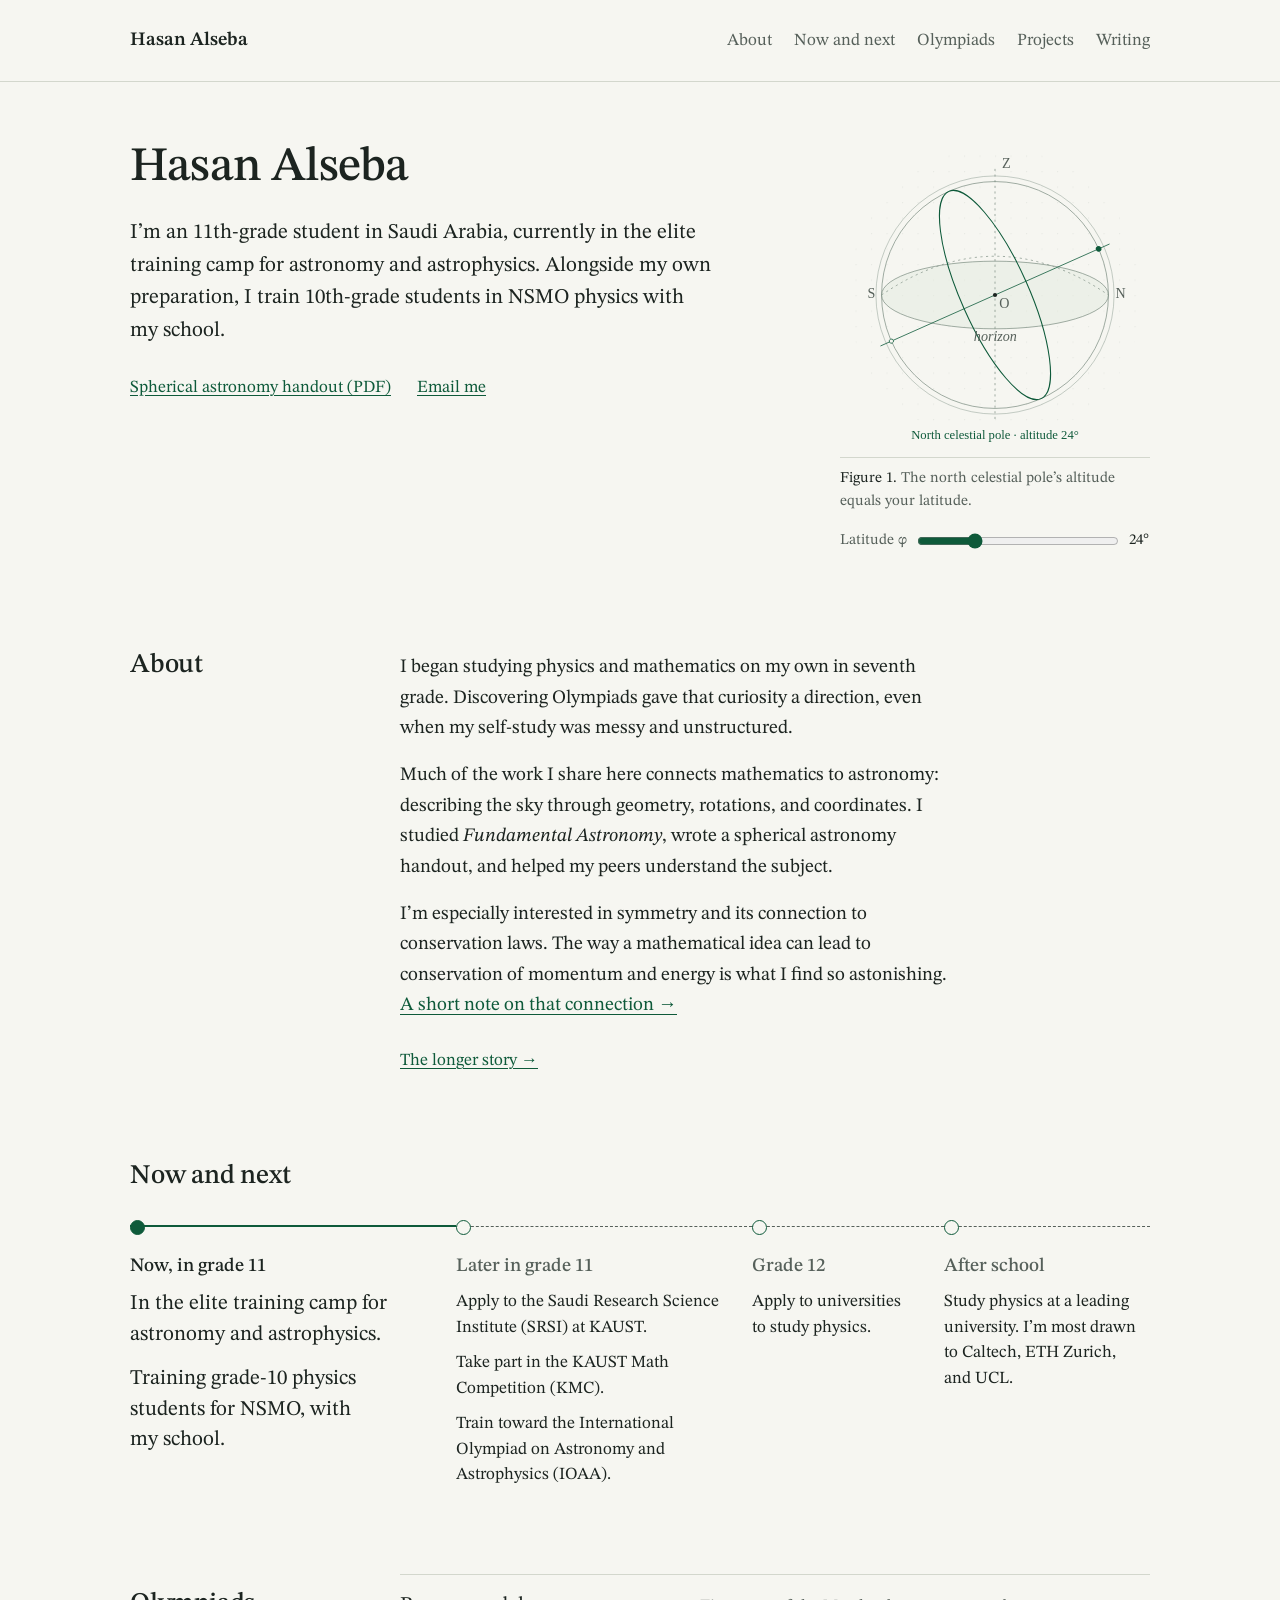
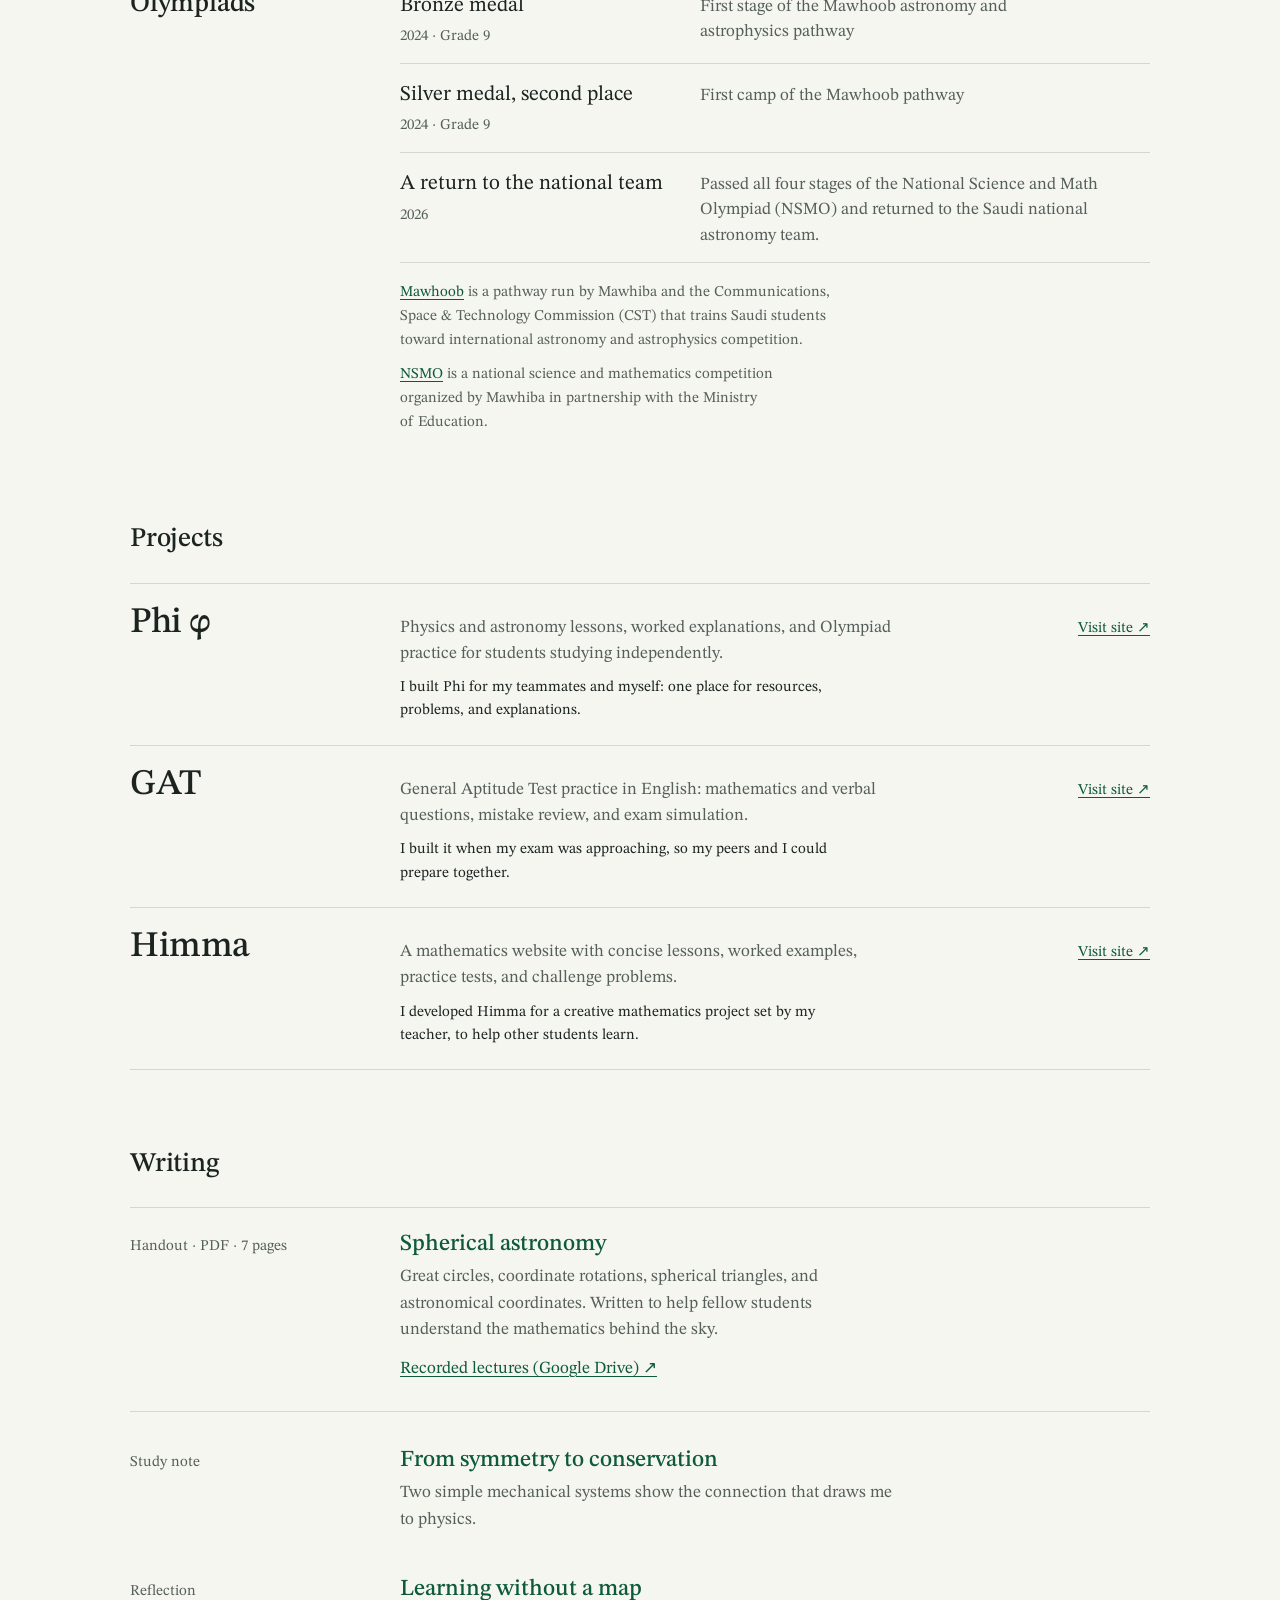
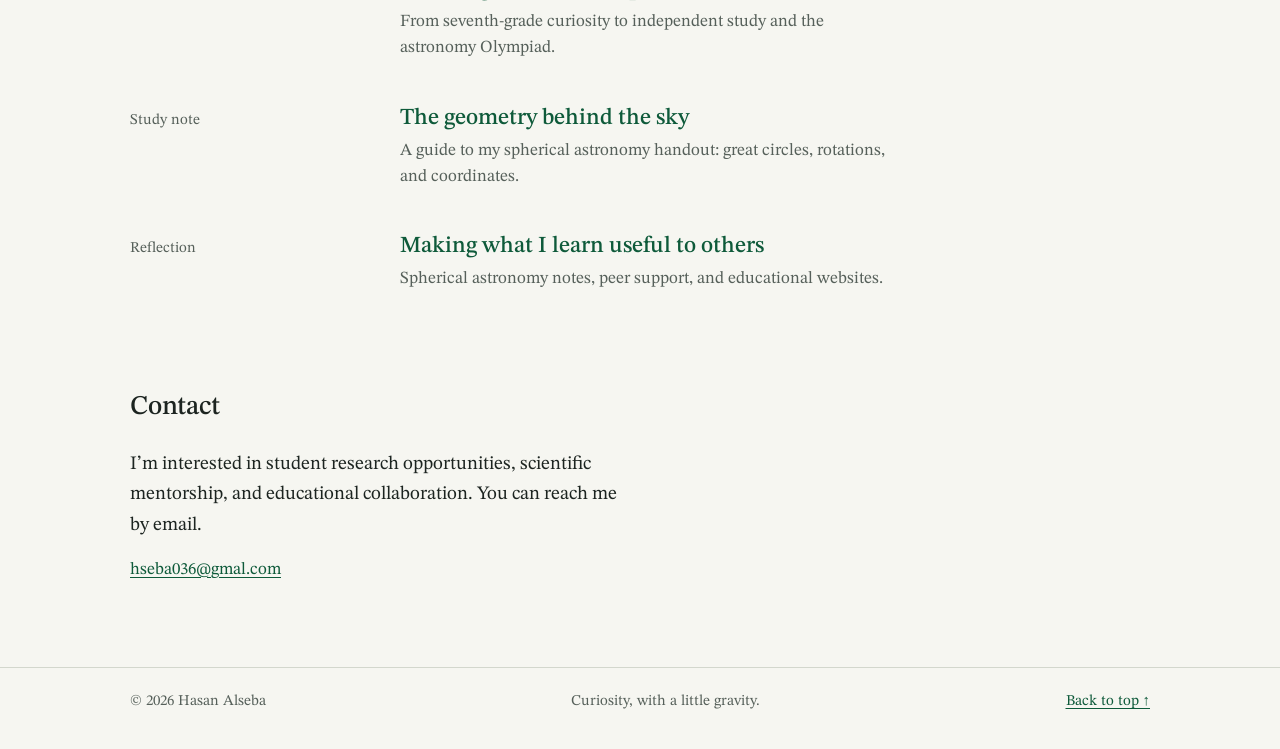
==== commit e4bf616f: "Present confirmed achievements, project origins, and the symmetry interest" ====
--- a/index.html
+++ b/index.html
@@ -1,9 +1,9 @@
 <!doctype html><html lang="en"><head><meta charset="utf-8"><meta name="viewport" content="width=device-width,initial-scale=1"><title>Physics, astronomy & mathematics — Hasan Alseba</title><meta name="description" content="Hasan Alseba, an 11th-grade student exploring physics, mathematics, and astronomy through elite training, teaching, and educational projects."><meta name="theme-color" content="#f6f6f1" media="(prefers-color-scheme: light)"><meta name="theme-color" content="#0f1b1e" media="(prefers-color-scheme: dark)"><meta property="og:title" content="Physics, astronomy & mathematics — Hasan Alseba"><meta property="og:description" content="Hasan Alseba, an 11th-grade student exploring physics, mathematics, and astronomy through elite training, teaching, and educational projects."><meta property="og:type" content="website"><meta property="og:url" content="https://lorstika.github.io/hasanblog/"><meta property="og:image" content="https://lorstika.github.io/hasanblog/social.png"><link rel="canonical" href="https://lorstika.github.io/hasanblog/"><link rel="icon" type="image/svg+xml" href="./favicon.svg"><link rel="preconnect" href="https://fonts.googleapis.com"><link rel="preconnect" href="https://fonts.gstatic.com" crossorigin><link rel="stylesheet" href="https://fonts.googleapis.com/css2?family=STIX+Two+Text:ital,wght@0,400;0,500;0,600;1,400&display=swap"><link rel="stylesheet" href="./academic.css"><script src="./main.js" defer></script></head><body><a class="skip" href="#main">Skip to content</a><header><div class="wrap nav"><a class="brand" href="./index.html">Hasan Alseba</a><nav aria-label="Main navigation"><a href="#about">About</a><a href="#now">Now and next</a><a href="#journey">Olympiads</a><a href="#work">Projects</a><a href="#writing">Writing</a></nav></div></header>
 <main id="main" class="wrap">
-<section class="hero"><div><h1>Hasan Alseba</h1><p class="intro">I’m an 11th-grade student in Saudi Arabia. I study physics, mathematics, and astronomy, prepare for Olympiads, and share what I learn with other students.</p><div class="actions"><a class="text-link" href="./downloads/spherical-astronomy-handout.pdf" target="_blank" rel="noopener noreferrer">Spherical astronomy handout ↗</a><a class="text-link" href="mailto:hseba036@gmal.com">Email me</a></div></div><div class="sphere-panel"><figure><svg viewBox="0 0 440 440" role="img" aria-labelledby="sphere-title sphere-desc"><title id="sphere-title">The geometry of the sky</title><desc id="sphere-desc">A schematic celestial sphere with a fixed horizon and zenith. Adjust latitude to see the north celestial pole and equatorial plane tilt. Northern latitudes only.</desc><defs><pattern id="grid" width="22" height="22" patternUnits="userSpaceOnUse"><circle cx="1" cy="1" r=".65" fill="#a4b0a3" opacity=".45"/></pattern></defs><circle cx="220" cy="220" r="209" fill="url(#grid)"/><circle cx="220" cy="220" r="161" fill="none" stroke="var(--sphere-grid)" stroke-width="1"/><circle cx="220" cy="220" r="169" fill="none" stroke="var(--sphere-grid)" stroke-width=".6"/><ellipse cx="220" cy="220" rx="161" ry="48" fill="var(--sphere-plane)" fill-opacity=".45" stroke="var(--sphere-grid)"/><path d="M59 220 Q220 110 381 220" fill="none" stroke="var(--sphere-grid)" stroke-dasharray="3 5"/><line x1="220" y1="41" x2="220" y2="396" stroke="var(--sphere-grid)" stroke-dasharray="3 5"/><g id="pole-axis" transform="rotate(66 220 220)"><ellipse cx="220" cy="220" rx="161" ry="48" fill="none" stroke="var(--accent)" stroke-width="1.5"/><line x1="220" y1="42" x2="220" y2="398" stroke="var(--accent)" stroke-width="1"/><circle cx="220" cy="59" r="4" fill="var(--accent)"/><circle cx="220" cy="381" r="3" fill="var(--paper)" stroke="var(--accent)"/></g><circle cx="220" cy="220" r="3" fill="var(--ink)"/><g fill="var(--muted)" font-family="Georgia,serif" font-size="20"><text x="230" y="40">Z</text><text x="391" y="224">N</text><text x="39" y="224">S</text><text x="226" y="238">O</text><text x="190" y="285" font-style="italic">horizon</text></g><text x="220" y="424" id="pole-label" text-anchor="middle" fill="var(--accent)" font-family="Georgia,serif" font-size="18">North celestial pole · altitude 24°</text></svg><figcaption id="latitude-help"><span>Figure 1.</span> The north celestial pole’s altitude equals your latitude.</figcaption></figure><div class="latitude-control"><label for="latitude">Latitude φ</label><input id="latitude" type="range" min="0" max="90" value="24" aria-describedby="latitude-help"><output id="latitude-value" for="latitude" aria-hidden="true">24°</output></div></div></section>
+<section class="hero"><div><h1>Hasan Alseba</h1><p class="intro">I’m an 11th-grade student in Saudi Arabia, currently in the elite training camp for astronomy and astrophysics. Alongside my own preparation, I train 10th-grade students in NSMO physics with my school.</p><div class="actions"><a class="text-link" href="./downloads/spherical-astronomy-handout.pdf">Spherical astronomy handout (PDF)</a><a class="text-link" href="mailto:hseba036@gmal.com">Email me</a></div></div><div class="sphere-panel"><figure><svg viewBox="0 0 440 440" role="img" aria-labelledby="sphere-title sphere-desc"><title id="sphere-title">The geometry of the sky</title><desc id="sphere-desc">A schematic celestial sphere with a fixed horizon and zenith. Adjust latitude to see the north celestial pole and equatorial plane tilt. Northern latitudes only.</desc><defs><pattern id="grid" width="22" height="22" patternUnits="userSpaceOnUse"><circle cx="1" cy="1" r=".65" fill="#a4b0a3" opacity=".45"/></pattern></defs><circle cx="220" cy="220" r="209" fill="url(#grid)"/><circle cx="220" cy="220" r="161" fill="none" stroke="var(--sphere-grid)" stroke-width="1"/><circle cx="220" cy="220" r="169" fill="none" stroke="var(--sphere-grid)" stroke-width=".6"/><ellipse cx="220" cy="220" rx="161" ry="48" fill="var(--sphere-plane)" fill-opacity=".45" stroke="var(--sphere-grid)"/><path d="M59 220 Q220 110 381 220" fill="none" stroke="var(--sphere-grid)" stroke-dasharray="3 5"/><line x1="220" y1="41" x2="220" y2="396" stroke="var(--sphere-grid)" stroke-dasharray="3 5"/><g id="pole-axis" transform="rotate(66 220 220)"><ellipse cx="220" cy="220" rx="161" ry="48" fill="none" stroke="var(--accent)" stroke-width="1.5"/><line x1="220" y1="42" x2="220" y2="398" stroke="var(--accent)" stroke-width="1"/><circle cx="220" cy="59" r="4" fill="var(--accent)"/><circle cx="220" cy="381" r="3" fill="var(--paper)" stroke="var(--accent)"/></g><circle cx="220" cy="220" r="3" fill="var(--ink)"/><g fill="var(--muted)" font-family="Georgia,serif" font-size="20"><text x="230" y="40">Z</text><text x="391" y="224">N</text><text x="39" y="224">S</text><text x="226" y="238">O</text><text x="190" y="285" font-style="italic">horizon</text></g><text x="220" y="424" id="pole-label" text-anchor="middle" fill="var(--accent)" font-family="Georgia,serif" font-size="18">North celestial pole · altitude 24°</text></svg><figcaption id="latitude-help"><span>Figure 1.</span> The north celestial pole’s altitude equals your latitude.</figcaption></figure><div class="latitude-control"><label for="latitude">Latitude φ</label><input id="latitude" type="range" min="0" max="90" value="24" aria-valuetext="24 degrees north" aria-describedby="latitude-help"><output id="latitude-value" for="latitude" aria-hidden="true">24°</output></div></div></section>
 <section class="content" id="about"><div class="split"><h2>About</h2><div class="about-copy">
   <p>I began studying physics and mathematics on my own in seventh grade. Discovering Olympiads gave that curiosity a direction, even when my self-study was messy and unstructured.</p>
-  <p>Astronomy brought the mathematics into focus. I studied <em>Fundamental Astronomy</em> and helped my peers make sense of spherical astronomy.</p>
+  <p>Much of the work I share here connects mathematics to astronomy: describing the sky through geometry, rotations, and coordinates. I studied <em>Fundamental Astronomy</em>, wrote a spherical astronomy handout, and helped my peers understand the subject.</p><p>I’m especially interested in symmetry and its connection to conservation laws. The way a mathematical idea can lead to conservation of momentum and energy is what I find so astonishing. <a href="./writing/symmetry-and-conservation.html">A short note on that connection →</a></p>
   <a class="text-link" href="./writing/learning-without-a-map.html">The longer story →</a>
 </div></div></section>
 <section class="content" id="now"><h2>Now and next</h2>
@@ -20,21 +20,20 @@
   <li class="stage"><h3>After school</h3><ul>
     <li>Study physics at a leading university. I’m most drawn to Caltech, ETH Zurich, and UCL.</li></ul></li>
 </ol></section>
-<section class="content" id="journey"><div class="split"><h2>Olympiads</h2>
+<section class="content" id="journey"><div class="split"><h2>Olympiads</h2><div>
 <ol class="record">
-  <li><p class="result">Bronze medal</p><p class="where">First stage of the Mawhoob astronomy and astrophysics pathway</p></li>
-  <li><p class="result">Silver medal, second place</p><p class="where">First camp of the Mawhoob pathway</p></li>
-  <li><p class="result">All four stages passed</p><p class="where">National Science and Math Olympiad (NSMO)</p></li>
-  <li><p class="result">Returned to the team</p><p class="where">Saudi national astronomy team, after time away</p></li>
-</ol></div></section>
+  <li><div><p class="result">Bronze medal</p><p class="record-date"><time datetime="2024">2024</time> · Grade 9</p></div><p class="where">First stage of the Mawhoob astronomy and astrophysics pathway</p></li>
+  <li><div><p class="result">Silver medal, second place</p><p class="record-date"><time datetime="2024">2024</time> · Grade 9</p></div><p class="where">First camp of the Mawhoob pathway</p></li>
+  <li><div><p class="result">A return to the national team</p><p class="record-date"><time datetime="2026">2026</time></p></div><p class="where">Passed all four stages of the National Science and Math Olympiad (NSMO) and returned to the Saudi national astronomy team.</p></li>
+</ol><div class="programme-context"><p><a href="https://www.cst.gov.sa/en/media-center/news/CST-Announce-the-opening-of-the-registration-for-Mawhoob-Competition-in-collaboration-with-Mawhiba">Mawhoob</a> is a pathway run by Mawhiba and the Communications, Space &amp; Technology Commission (CST) that trains Saudi students toward international astronomy and astrophysics competition.</p><p><a href="https://www.mawhiba.sa/en/media-centre/news/mawhiba-and-ministry-of-education-launch-the-third-stage-of-national-science-and-mathematics-olympiad-nsmo/">NSMO</a> is a national science and mathematics competition organized by Mawhiba in partnership with the Ministry of Education.</p></div></div></div></section>
 <section class="content" id="work"><h2>Projects</h2>
 <ul class="works">
-  <li><a class="work" target="_blank" rel="noopener noreferrer" href="https://lorstika.github.io/phoguide/"><h3>Phi <span lang="el">φ</span></h3><p>Physics and astronomy lessons, worked explanations, and Olympiad practice for students studying independently.</p><span class="work-go" aria-hidden="true">Visit site ↗</span></a></li>
-  <li><a class="work" target="_blank" rel="noopener noreferrer" href="https://lorstika.github.io/perfectscoresmh/"><h3>GAT</h3><p>General Aptitude Test practice in English: mathematics and verbal questions, mistake review, and exam simulation.</p><span class="work-go" aria-hidden="true">Visit site ↗</span></a></li>
-  <li><a class="work" target="_blank" rel="noopener noreferrer" href="https://5mpmmddfzf-tech.github.io/himma/#home"><h3>Himma</h3><p>A mathematics website built for my school, with concise lessons, worked examples, practice tests, and challenge problems.</p><span class="work-go" aria-hidden="true">Visit site ↗</span></a></li>
+  <li><a class="work" href="https://lorstika.github.io/phoguide/"><h3>Phi <span lang="el">φ</span></h3><div class="work-description"><p>Physics and astronomy lessons, worked explanations, and Olympiad practice for students studying independently.</p><p class="work-role">I built Phi for my teammates and myself: one place for resources, problems, and explanations.</p></div><span class="work-go" aria-hidden="true">Visit site ↗</span></a></li>
+  <li><a class="work" href="https://lorstika.github.io/perfectscoresmh/"><h3>GAT</h3><div class="work-description"><p>General Aptitude Test practice in English: mathematics and verbal questions, mistake review, and exam simulation.</p><p class="work-role">I built it when my exam was approaching, so my peers and I could prepare together.</p></div><span class="work-go" aria-hidden="true">Visit site ↗</span></a></li>
+  <li><a class="work" href="https://5mpmmddfzf-tech.github.io/himma/#home"><h3>Himma</h3><div class="work-description"><p>A mathematics website with concise lessons, worked examples, practice tests, and challenge problems.</p><p class="work-role">I developed Himma for a creative mathematics project set by my teacher, to help other students learn.</p></div><span class="work-go" aria-hidden="true">Visit site ↗</span></a></li>
 </ul></section>
-<section class="content" id="writing"><h2>Writing</h2><div class="post handout"><span class="category">Handout · PDF · 7 pages</span><div><h3><a href="./downloads/spherical-astronomy-handout.pdf" target="_blank" rel="noopener noreferrer">Spherical astronomy ↗</a></h3><p>Great circles, coordinate rotations, spherical triangles, and astronomical coordinates. Written to help fellow students understand the mathematics behind the sky.</p><p class="links"><a class="text-link" href="https://drive.google.com/drive/folders/1jHiyjdeWDyK1dkDEdUH6PZj2jvvT6ppd" target="_blank" rel="noopener noreferrer">Recorded lectures (Google Drive) ↗</a></p></div></div><a class="post" href="./writing/learning-without-a-map.html"><span class="category">Reflection</span><div><h3>Learning without a map</h3><p>From seventh-grade curiosity to independent study and the astronomy Olympiad.</p></div></a><a class="post" href="./writing/spherical-astronomy.html"><span class="category">Study note</span><div><h3>The geometry behind the sky</h3><p>A guide to my spherical astronomy handout: great circles, rotations, and coordinates.</p></div></a><a class="post" href="./writing/learning-and-sharing.html"><span class="category">Reflection</span><div><h3>Making what I learn useful to others</h3><p>Spherical astronomy notes, peer support, and educational websites.</p></div></a></section>
+<section class="content" id="writing"><h2>Writing</h2><div class="post handout"><span class="category">Handout · PDF · 7 pages</span><div><h3><a href="./downloads/spherical-astronomy-handout.pdf">Spherical astronomy</a></h3><p>Great circles, coordinate rotations, spherical triangles, and astronomical coordinates. Written to help fellow students understand the mathematics behind the sky.</p><p class="links"><a class="text-link" href="https://drive.google.com/drive/folders/1jHiyjdeWDyK1dkDEdUH6PZj2jvvT6ppd">Recorded lectures (Google Drive) ↗</a></p></div></div><a class="post" href="./writing/symmetry-and-conservation.html"><span class="category">Study note</span><div><h3>From symmetry to conservation</h3><p>Two simple mechanical systems show the connection that draws me to physics.</p></div></a><a class="post" href="./writing/learning-without-a-map.html"><span class="category">Reflection</span><div><h3>Learning without a map</h3><p>From seventh-grade curiosity to independent study and the astronomy Olympiad.</p></div></a><a class="post" href="./writing/spherical-astronomy.html"><span class="category">Study note</span><div><h3>The geometry behind the sky</h3><p>A guide to my spherical astronomy handout: great circles, rotations, and coordinates.</p></div></a><a class="post" href="./writing/learning-and-sharing.html"><span class="category">Reflection</span><div><h3>Making what I learn useful to others</h3><p>Spherical astronomy notes, peer support, and educational websites.</p></div></a></section>
 
 <section class="content contact" id="contact"><h2>Contact</h2>
 <p>I’m interested in student research opportunities, scientific mentorship, and educational collaboration. You can reach me by email.</p>
-<a class="text-link" href="mailto:hseba036@gmal.com">hseba036@gmal.com</a></section></main><script type="application/ld+json">{"@context":"https://schema.org","@type":"Person","name":"Hasan Alseba","url":"https://lorstika.github.io/hasanblog","email":"hseba036@gmal.com","description":"11th-grade student studying physics, mathematics, and astronomy; taking part in elite astronomy training and teaching NSMO physics with his school.","knowsAbout":["Physics","Mathematics","Astronomy","Spherical astronomy"]}</script><footer><div class="wrap footer-inner"><span>© 2026 Hasan Alseba</span><span>Curiosity, with a little gravity.</span><a href="#main">Back to top ↑</a></div></footer></body></html>+<a class="text-link" href="mailto:hseba036@gmal.com">hseba036@gmal.com</a></section></main><script type="application/ld+json">{"@context":"https://schema.org","@type":"Person","name":"Hasan Alseba","url":"https://lorstika.github.io/hasanblog","email":"hseba036@gmal.com","description":"11th-grade student studying physics, mathematics, and astronomy; taking part in elite astronomy training and teaching NSMO physics with his school.","knowsAbout":["Physics","Mathematics","Astronomy","Spherical astronomy"]}</script><footer><div class="wrap footer-inner"><span>© 2026 Hasan Alseba</span><span>Curiosity, with a little gravity.</span><a href="#main">Back to top ↑</a></div></footer></body></html>
--- a/academic.css
+++ b/academic.css
@@ -1,126 +1,134 @@
-:root{color-scheme:light dark;--paper:#f6f6f1;--ink:#1c2420;--muted:#56605a;--accent:#0e5a3a;--line:#d3d7cd;--pale:#e9ede5;--sphere-plane:#dfe8dc;--sphere-grid:#7b8c80;--serif:'STIX Two Text',Georgia,serif;--fs-meta:15px;--fs-small:17px;--fs-body:19px;--fs-lede:21px;--fs-h2:27px;--fs-display:36px;--fs-h1:48px;--label-col:230px;--col-gap:40px;--measure:62ch;--section-space:76px}
-*{box-sizing:border-box}
-html{scroll-behavior:smooth;scroll-padding-top:24px;-webkit-text-size-adjust:100%;text-size-adjust:100%}
-body{margin:0;background:var(--paper);color:var(--ink);font:var(--fs-body)/1.6 var(--serif);font-kerning:normal}
-h1,h2,h3,p{margin-top:0}h1,h2,h3{text-wrap:balance}p,li{text-wrap:pretty}
-a{color:var(--accent);text-decoration-thickness:1px;text-underline-offset:.2em}a:hover{text-decoration-thickness:2px}
-input{font:inherit}a,input{touch-action:manipulation}
-:focus-visible{outline:2px solid var(--accent);outline-offset:4px}
-::selection{background:color-mix(in srgb,var(--accent) 22%,var(--paper));color:var(--ink)}
-.wrap{max-width:1100px;margin-inline:auto;padding-inline:40px}
-.skip{position:absolute;inset-inline-start:-9999px}.skip:focus{inset-inline-start:20px;top:10px;background:var(--paper);padding:8px;z-index:10}
-
-/* Header */
-header{border-bottom:1px solid var(--line)}
-.nav{display:flex;align-items:baseline;justify-content:space-between;gap:20px;padding-block:18px}
-.brand{font-weight:600;font-size:var(--fs-body);color:var(--ink);text-decoration:none;white-space:nowrap}
-nav{display:flex;flex-wrap:wrap;gap:0 22px;font-size:var(--fs-small)}
-nav a{display:inline-block;min-height:44px;padding-block:9px;color:var(--muted);text-decoration:none}
-nav a:hover{color:var(--accent);text-decoration:underline}
-
-/* Hero and Figure 1 */
-.hero{display:grid;grid-template-columns:minmax(0,1.8fr) minmax(0,1fr);gap:55px;align-items:start;padding:58px 0 8px}
-.hero h1{font-size:var(--fs-h1);line-height:1.15;font-weight:500;letter-spacing:-.8px;margin:0 0 22px}
-.intro{font-size:var(--fs-lede);line-height:1.55;max-width:var(--measure);margin:0}
-.actions{display:flex;flex-wrap:wrap;gap:0 26px;margin-top:18px}
-.text-link{display:inline-flex;align-items:center;min-height:44px;font-size:var(--fs-small)}
-.sphere-panel{max-width:310px;justify-self:end}
-.sphere-panel figure{margin:0}
-.sphere-panel svg{display:block;width:100%;height:auto}
-.sphere-panel figcaption{margin-top:7px;padding-top:10px;border-top:1px solid var(--line);font-size:var(--fs-meta);line-height:1.5;color:var(--muted)}
-.sphere-panel figcaption span{color:var(--ink)}
-.latitude-control{display:flex;align-items:center;gap:10px;margin-top:6px;font-size:var(--fs-meta);color:var(--muted)}
-.latitude-control input{flex:1;min-width:30px;min-height:44px;margin:0;accent-color:var(--accent)}
-.latitude-control output{min-width:3ch;color:var(--ink);font-variant-numeric:tabular-nums}
-
-/* Sections */
-section.content{padding-top:var(--section-space)}
-h2{font-size:var(--fs-h2);line-height:1.3;font-weight:500;letter-spacing:-.2px;margin-bottom:26px}
-h3{font-weight:500;line-height:1.35}
-.split{display:grid;grid-template-columns:var(--label-col) minmax(0,1fr);column-gap:var(--col-gap);align-items:baseline}
-.about-copy{max-width:var(--measure)}.about-copy p{margin-bottom:17px}
-
-/* Now and next: filled node = happening now, hollow node = planned (Figure 1's pole markers) */
-.path{list-style:none;margin:0;padding:0;display:grid;grid-template-columns:minmax(0,1.45fr) minmax(0,1.3fr) minmax(0,.8fr) minmax(0,1fr);column-gap:28px}
-.stage{position:relative;padding-top:34px}
-.stage::before{content:'';position:absolute;top:6px;left:0;right:-28px;border-top:1px dashed var(--muted)}
-.stage:last-child::before{right:0}
-.stage::after{content:'';position:absolute;top:0;left:0;width:13px;height:13px;border:1.5px solid var(--accent);border-radius:50%;background:var(--paper)}
-.stage.is-now::before{top:5.5px;border-top:2px solid var(--accent)}
-.stage.is-now::after{background:var(--accent)}
-.stage h3{font-size:var(--fs-body);margin:0 0 10px}
-.stage:not(.is-now) h3{color:var(--muted)}
-.stage ul{list-style:none;margin:0;padding:0}
-.stage li{font-size:var(--fs-small);line-height:1.5;margin-bottom:10px}
-.stage.is-now li{font-size:var(--fs-lede);line-height:1.45;margin-bottom:14px;max-width:30ch}
-
-/* Olympiad record: a ledger, result first */
-.record{list-style:none;margin:0;padding:0;max-width:48rem}
-.record li{display:grid;grid-template-columns:minmax(0,17rem) minmax(0,1fr);column-gap:28px;align-items:baseline;padding:14px 0;border-top:1px solid var(--line)}
-.record li:last-child{border-bottom:1px solid var(--line)}
-.record .result{font-size:var(--fs-lede);margin:0}
-.record .where{font-size:var(--fs-small);line-height:1.5;color:var(--muted);margin:0}
-
-/* Projects: an index of live sites */
-.works{list-style:none;margin:0;padding:0}
-.work{display:grid;grid-template-columns:var(--label-col) minmax(0,1fr) auto;column-gap:var(--col-gap);align-items:baseline;padding:20px 0 22px;border-top:1px solid var(--line);color:inherit;text-decoration:none}
-.works li:last-child .work{border-bottom:1px solid var(--line)}
-.work h3{font-size:var(--fs-display);line-height:1.1;letter-spacing:-.4px;margin:0}
-.work p{font-size:var(--fs-small);line-height:1.55;color:var(--muted);margin:0;max-width:var(--measure)}
-.work-go{font-size:var(--fs-meta);color:var(--accent);white-space:nowrap;text-decoration:underline;text-decoration-thickness:1px;text-underline-offset:.2em}
-.work:hover h3{color:var(--accent)}.work:hover .work-go{text-decoration-thickness:2px}
-
-/* Writing */
-.post{display:grid;grid-template-columns:var(--label-col) minmax(0,1fr);column-gap:var(--col-gap);align-items:baseline;padding:20px 0;text-decoration:none}
-.post .category{font-size:var(--fs-meta);color:var(--muted)}
-.post h3{font-size:23px;margin:0 0 5px}.post h3 a{text-decoration:none}
-.post:hover h3,.post h3 a:hover{text-decoration:underline;text-underline-offset:4px}
-.post p{font-size:var(--fs-small);line-height:1.55;color:var(--muted);margin:0;max-width:var(--measure)}
-.post .links{margin:4px 0 0}
-.handout{border-block:1px solid var(--line);margin-bottom:12px}.handout:hover h3{text-decoration:none}
-
-/* Contact and footer */
-.contact p{max-width:var(--measure);margin-bottom:6px}.contact a{overflow-wrap:anywhere}
-footer{margin-top:var(--section-space);border-top:1px solid var(--line);padding:22px 0 35px;font-size:var(--fs-meta);color:var(--muted)}
-.footer-inner{display:flex;flex-wrap:wrap;justify-content:space-between;gap:10px 30px}
-
-/* Articles */
-.article{max-width:760px;padding:48px 0 80px}.article>*{max-width:var(--measure)}
-.article h1{font-size:38px;font-weight:500;line-height:1.2;margin:22px 0}.article .lede{font-size:var(--fs-lede);line-height:1.55}
-.article h2{margin:35px 0 17px}.article p,.article li{font-size:var(--fs-body);line-height:1.7}
-.article-meta{font-size:var(--fs-meta);color:var(--muted);margin:22px 0 30px;line-height:1.55}
-.article .section-label{font-size:var(--fs-meta);color:var(--muted);margin:25px 0 12px}
-.article aside{border-inline-start:2px solid var(--line);padding-inline-start:20px;color:var(--muted);font-size:var(--fs-small);margin:30px 0}
-.equation{font:23px/1.8 var(--serif);text-align:center;padding:20px 10px;margin:22px 0;overflow-x:auto;white-space:nowrap;direction:ltr}
-
-@media(max-width:900px){
-  :root{--label-col:190px;--col-gap:25px}
-  .nav{flex-wrap:wrap;gap:4px}.nav nav{flex-basis:100%;gap:0 24px}
-  .hero{gap:30px}.hero h1{font-size:42px}.sphere-panel{max-width:285px}
-  .path{display:block;max-width:var(--measure)}
-  .stage{padding:0 0 22px 34px}
-  .stage::before{top:19px;bottom:-6px;left:6px;right:auto;border-top:0;border-left:1px dashed var(--muted)}
-  .stage.is-now::before{top:19px;left:5.5px;border-top:0;border-left:2px solid var(--accent)}
-  .stage:last-child::before{display:none}
-  .stage::after{top:6px}
-  .stage.is-now li{max-width:none}
-}
-@media(max-width:640px){
-  :root{--section-space:52px;--fs-display:30px}
-  .wrap{padding-inline:22px}.nav{padding-block:10px}
-  .nav nav{display:grid;grid-template-columns:repeat(3,auto);justify-content:start;column-gap:22px}
-  .hero{display:block;padding:32px 0 0}.hero h1{font-size:38px;margin-bottom:18px}
-  .sphere-panel{max-width:300px;margin:28px auto 0}
-  .split,.post,.work{display:block}
-  .split>h2{margin-bottom:18px}
-  .record li{grid-template-columns:1fr;row-gap:2px}
-  .work h3{margin-bottom:6px}.work-go{display:inline-block;margin-top:8px}
-  .post .category{display:block;margin-bottom:4px}
-  .footer-inner{display:block}.footer-inner>*{display:block;margin-bottom:9px}
-  .article{padding:30px 0 50px}.article h1{font-size:33px}.equation{font-size:21px;padding:15px 0}
-}
-@media(prefers-color-scheme:dark){:root{--paper:#0f1b1e;--ink:#e2e6de;--muted:#a9b5ae;--accent:#7dc6a2;--line:#334549;--pale:#1d302c;--sphere-plane:#213d37;--sphere-grid:#91a99a}}
-@media(prefers-reduced-motion:reduce){html{scroll-behavior:auto}}
-@media print{:root{color-scheme:light;--paper:#fff;--ink:#000;--muted:#444;--accent:#000;--line:#bbb;--section-space:14pt}header,footer,.skip,.sphere-panel{display:none!important}.wrap{padding:0;max-width:none}body{font-size:10.5pt}.hero{display:block;padding:0}.stage,.record li,.work,.post{break-inside:avoid}}
-nav a[aria-current]{color:var(--accent);text-decoration:underline}
+:root{color-scheme:light dark;--paper:#f6f6f1;--ink:#1c2420;--muted:#56605a;--accent:#0e5a3a;--line:#d3d7cd;--pale:#e9ede5;--sphere-plane:#dfe8dc;--sphere-grid:#7b8c80;--serif:'STIX Two Text',Georgia,serif;--fs-meta:15px;--fs-small:17px;--fs-body:19px;--fs-lede:21px;--fs-h2:27px;--fs-display:36px;--fs-h1:48px;--label-col:230px;--col-gap:40px;--measure:62ch;--section-space:76px}
+*{box-sizing:border-box}
+html{scroll-behavior:smooth;scroll-padding-top:24px;-webkit-text-size-adjust:100%;text-size-adjust:100%}
+body{margin:0;background:var(--paper);color:var(--ink);font:var(--fs-body)/1.6 var(--serif);font-kerning:normal}
+h1,h2,h3,p{margin-top:0}h1,h2,h3{text-wrap:balance}p,li{text-wrap:pretty}
+a{color:var(--accent);text-decoration-thickness:1px;text-underline-offset:.2em}a:hover{text-decoration-thickness:2px}
+input{font:inherit}a,input{touch-action:manipulation}
+:focus-visible{outline:2px solid var(--accent);outline-offset:4px}
+::selection{background:color-mix(in srgb,var(--accent) 22%,var(--paper));color:var(--ink)}
+.wrap{max-width:1100px;margin-inline:auto;padding-inline:40px}
+.skip{position:absolute;inset-inline-start:-9999px}.skip:focus{inset-inline-start:20px;top:10px;background:var(--paper);padding:8px;z-index:10}
+
+/* Header */
+header{border-bottom:1px solid var(--line)}
+.nav{display:flex;align-items:baseline;justify-content:space-between;gap:20px;padding-block:18px}
+.brand{font-weight:600;font-size:var(--fs-body);color:var(--ink);text-decoration:none;white-space:nowrap}
+nav{display:flex;flex-wrap:wrap;gap:0 22px;font-size:var(--fs-small)}
+nav a{display:inline-block;min-height:44px;padding-block:9px;color:var(--muted);text-decoration:none}
+nav a:hover{color:var(--accent);text-decoration:underline}
+
+/* Hero and Figure 1 */
+.hero{display:grid;grid-template-columns:minmax(0,1.8fr) minmax(0,1fr);gap:55px;align-items:start;padding:58px 0 8px}
+.hero h1{font-size:var(--fs-h1);line-height:1.15;font-weight:500;letter-spacing:-.8px;margin:0 0 22px}
+.intro{font-size:var(--fs-lede);line-height:1.55;max-width:var(--measure);margin:0}
+.actions{display:flex;flex-wrap:wrap;gap:0 26px;margin-top:18px}
+.text-link{display:inline-flex;align-items:center;min-height:44px;font-size:var(--fs-small)}
+.sphere-panel{max-width:310px;justify-self:end}
+.sphere-panel figure{margin:0}
+.sphere-panel svg{display:block;width:100%;height:auto}
+.sphere-panel figcaption{margin-top:7px;padding-top:10px;border-top:1px solid var(--line);font-size:var(--fs-meta);line-height:1.5;color:var(--muted)}
+.sphere-panel figcaption span{color:var(--ink)}
+.latitude-control{display:flex;align-items:center;gap:10px;margin-top:6px;font-size:var(--fs-meta);color:var(--muted)}
+.latitude-control input{flex:1;min-width:30px;min-height:44px;margin:0;accent-color:var(--accent)}
+.latitude-control output{min-width:3ch;color:var(--ink);font-variant-numeric:tabular-nums}
+
+/* Sections */
+section.content{padding-top:var(--section-space)}
+h2{font-size:var(--fs-h2);line-height:1.3;font-weight:500;letter-spacing:-.2px;margin-bottom:26px}
+h3{font-weight:500;line-height:1.35}
+.split{display:grid;grid-template-columns:var(--label-col) minmax(0,1fr);column-gap:var(--col-gap);align-items:baseline}
+.about-copy{max-width:var(--measure)}.about-copy p{margin-bottom:17px}
+
+/* Now and next: filled node = happening now, hollow node = planned (Figure 1's pole markers) */
+.path{list-style:none;margin:0;padding:0;display:grid;grid-template-columns:minmax(0,1.45fr) minmax(0,1.3fr) minmax(0,.8fr) minmax(0,1fr);column-gap:28px}
+.stage{position:relative;padding-top:34px}
+.stage::before{content:'';position:absolute;top:6px;left:0;right:-28px;border-top:1px dashed var(--muted)}
+.stage:last-child::before{right:0}
+.stage::after{content:'';position:absolute;top:0;left:0;width:13px;height:13px;border:1.5px solid var(--accent);border-radius:50%;background:var(--paper)}
+.stage.is-now::before{top:5.5px;border-top:2px solid var(--accent)}
+.stage.is-now::after{background:var(--accent)}
+.stage h3{font-size:var(--fs-body);margin:0 0 10px}
+.stage:not(.is-now) h3{color:var(--muted)}
+.stage ul{list-style:none;margin:0;padding:0}
+.stage li{font-size:var(--fs-small);line-height:1.5;margin-bottom:10px}
+.stage.is-now li{font-size:var(--fs-lede);line-height:1.45;margin-bottom:14px;max-width:30ch}
+
+/* Olympiad record: a ledger, result first */
+.record{list-style:none;margin:0;padding:0;max-width:48rem}
+.record li{display:grid;grid-template-columns:minmax(0,17rem) minmax(0,1fr);column-gap:28px;align-items:baseline;padding:14px 0;border-top:1px solid var(--line)}
+.record li:last-child{border-bottom:1px solid var(--line)}
+.record .result{font-size:var(--fs-lede);margin:0}
+.record .where{font-size:var(--fs-small);line-height:1.5;color:var(--muted);margin:0}
+
+/* Projects: an index of live sites */
+.works{list-style:none;margin:0;padding:0}
+.work{display:grid;grid-template-columns:var(--label-col) minmax(0,1fr) auto;column-gap:var(--col-gap);align-items:baseline;padding:20px 0 22px;border-top:1px solid var(--line);color:inherit;text-decoration:none}
+.works li:last-child .work{border-bottom:1px solid var(--line)}
+.work h3{font-size:var(--fs-display);line-height:1.1;letter-spacing:-.4px;margin:0}
+.work p{font-size:var(--fs-small);line-height:1.55;color:var(--muted);margin:0;max-width:var(--measure)}
+.work-go{font-size:var(--fs-meta);color:var(--accent);white-space:nowrap;text-decoration:underline;text-decoration-thickness:1px;text-underline-offset:.2em}
+.work:hover h3{color:var(--accent)}.work:hover .work-go{text-decoration-thickness:2px}
+.work .work-role{margin-top:9px;font-size:15px;color:var(--ink);line-height:1.55}
+.programme-context{font-size:15px;line-height:1.6;color:var(--muted);margin-top:18px;max-width:62ch}
+.programme-context p{margin:10px 0}
+
+/* Writing */
+.post{display:grid;grid-template-columns:var(--label-col) minmax(0,1fr);column-gap:var(--col-gap);align-items:baseline;padding:20px 0;text-decoration:none}
+.post .category{font-size:var(--fs-meta);color:var(--muted)}
+.post h3{font-size:23px;margin:0 0 5px}.post h3 a{text-decoration:none}
+.post:hover h3,.post h3 a:hover{text-decoration:underline;text-underline-offset:4px}
+.post p{font-size:var(--fs-small);line-height:1.55;color:var(--muted);margin:0;max-width:var(--measure)}
+.post .links{margin:4px 0 0}
+.handout{border-block:1px solid var(--line);margin-bottom:12px}.handout:hover h3{text-decoration:none}
+
+/* Contact and footer */
+.contact p{max-width:var(--measure);margin-bottom:6px}.contact a{overflow-wrap:anywhere}
+footer{margin-top:var(--section-space);border-top:1px solid var(--line);padding:22px 0 35px;font-size:var(--fs-meta);color:var(--muted)}
+.footer-inner{display:flex;flex-wrap:wrap;justify-content:space-between;gap:10px 30px}
+
+/* Articles */
+.article{max-width:760px;padding:48px 0 80px}.article>*{max-width:var(--measure)}
+.article h1{font-size:38px;font-weight:500;line-height:1.2;margin:22px 0}.article .lede{font-size:var(--fs-lede);line-height:1.55}
+.article h2{margin:35px 0 17px}.article p,.article li{font-size:var(--fs-body);line-height:1.7}
+.article-meta{font-size:var(--fs-meta);color:var(--muted);margin:22px 0 30px;line-height:1.55}
+.article-next{margin-top:28px}
+.article-end{border-top:1px solid var(--line);margin-top:45px;padding-top:20px}
+.article .section-label{font-size:var(--fs-meta);color:var(--muted);margin:25px 0 12px}
+.article aside{border-inline-start:2px solid var(--line);padding-inline-start:20px;color:var(--muted);font-size:var(--fs-small);margin:30px 0}
+.equation{font:23px/1.8 var(--serif);text-align:center;padding:20px 10px;margin:22px 0;overflow-x:auto;white-space:nowrap;direction:ltr}
+
+@media(max-width:900px){
+  :root{--label-col:190px;--col-gap:25px}
+  .nav{flex-wrap:wrap;gap:4px}.nav nav{flex-basis:100%;gap:0 24px}
+  .hero{gap:30px}.hero h1{font-size:42px}.sphere-panel{max-width:285px}
+  .path{display:block;max-width:var(--measure)}
+  .stage{padding:0 0 22px 34px}
+  .stage::before{top:19px;bottom:-6px;left:6px;right:auto;border-top:0;border-left:1px dashed var(--muted)}
+  .stage.is-now::before{top:19px;left:5.5px;border-top:0;border-left:2px solid var(--accent)}
+  .stage:last-child::before{display:none}
+  .stage::after{top:6px}
+  .stage.is-now li{max-width:none}
+}
+@media(max-width:640px){
+  :root{--section-space:52px;--fs-display:30px}
+  .wrap{padding-inline:22px}.nav{padding-block:10px}
+  .nav nav{display:grid;grid-template-columns:repeat(3,auto);justify-content:start;column-gap:22px}
+  .hero{display:block;padding:32px 0 0}.hero h1{font-size:38px;margin-bottom:18px}
+  .sphere-panel{max-width:300px;margin:28px auto 0}
+  .split,.post,.work{display:block}
+  .split>h2{margin-bottom:18px}
+  .record li{grid-template-columns:1fr;row-gap:2px}
+  .work h3{margin-bottom:6px}.work-go{display:inline-block;margin-top:8px}
+  .post .category{display:block;margin-bottom:4px}
+  .footer-inner{display:block}.footer-inner>*{display:block;margin-bottom:9px}
+  .article{padding:30px 0 50px}.article h1{font-size:33px}.equation{font-size:21px;padding:15px 0}
+}
+@media(prefers-color-scheme:dark){:root{--paper:#0f1b1e;--ink:#e2e6de;--muted:#a9b5ae;--accent:#7dc6a2;--line:#334549;--pale:#1d302c;--sphere-plane:#213d37;--sphere-grid:#91a99a}}
+@media(prefers-reduced-motion:reduce){html{scroll-behavior:auto}}
+@media print{:root{color-scheme:light;--paper:#fff;--ink:#000;--muted:#444;--accent:#000;--line:#bbb;--section-space:14pt}header,footer,.skip,.sphere-panel{display:none!important}.wrap{padding:0;max-width:none}body{font-size:10.5pt}.hero{display:block;padding:0}.stage,.record li,.work,.post{break-inside:avoid}}
+nav a[aria-current]{color:var(--accent);text-decoration:underline}
 @media(max-width:360px){.nav nav{display:flex;column-gap:18px}.nav nav a{white-space:nowrap}}
+
+.record .record-date{font-size:15px;line-height:1.5;color:var(--muted);margin:4px 0 0}
+@media(max-width:760px){.split{display:block}.split>h2{margin-bottom:18px}}
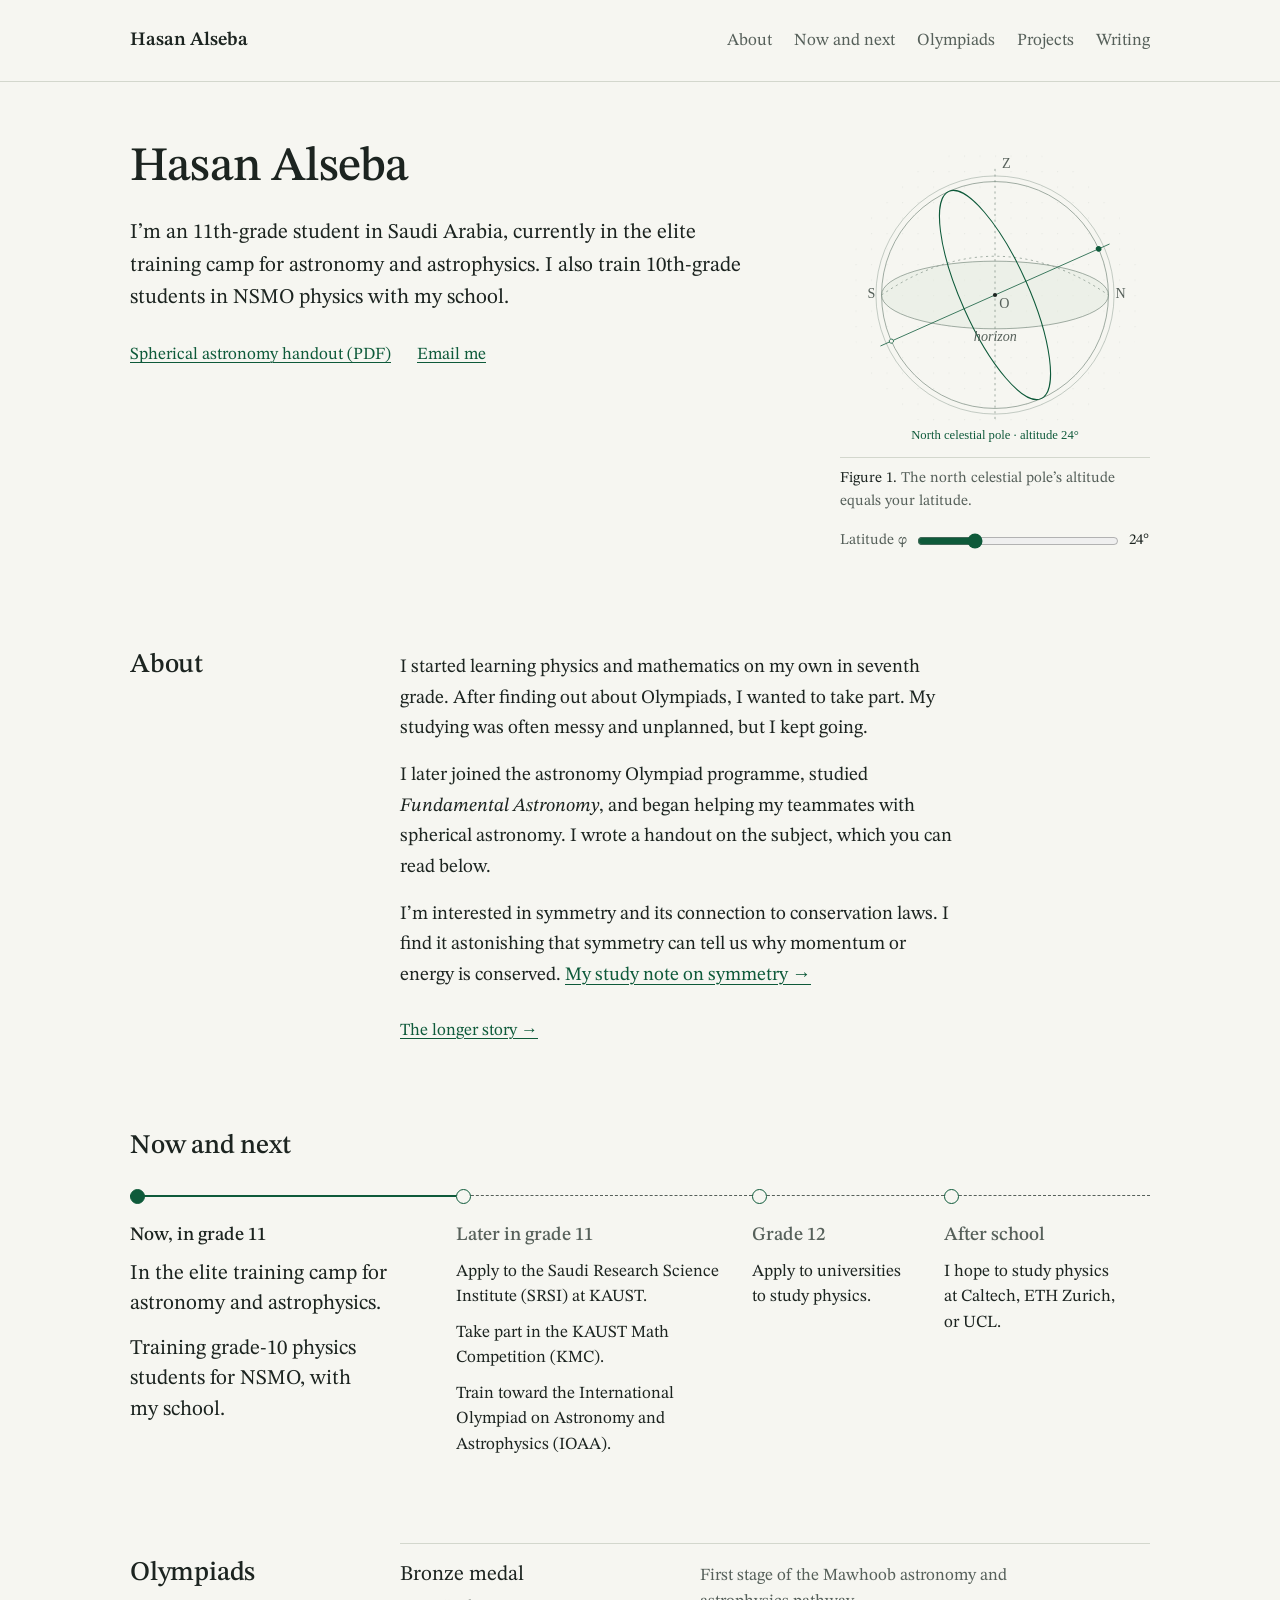
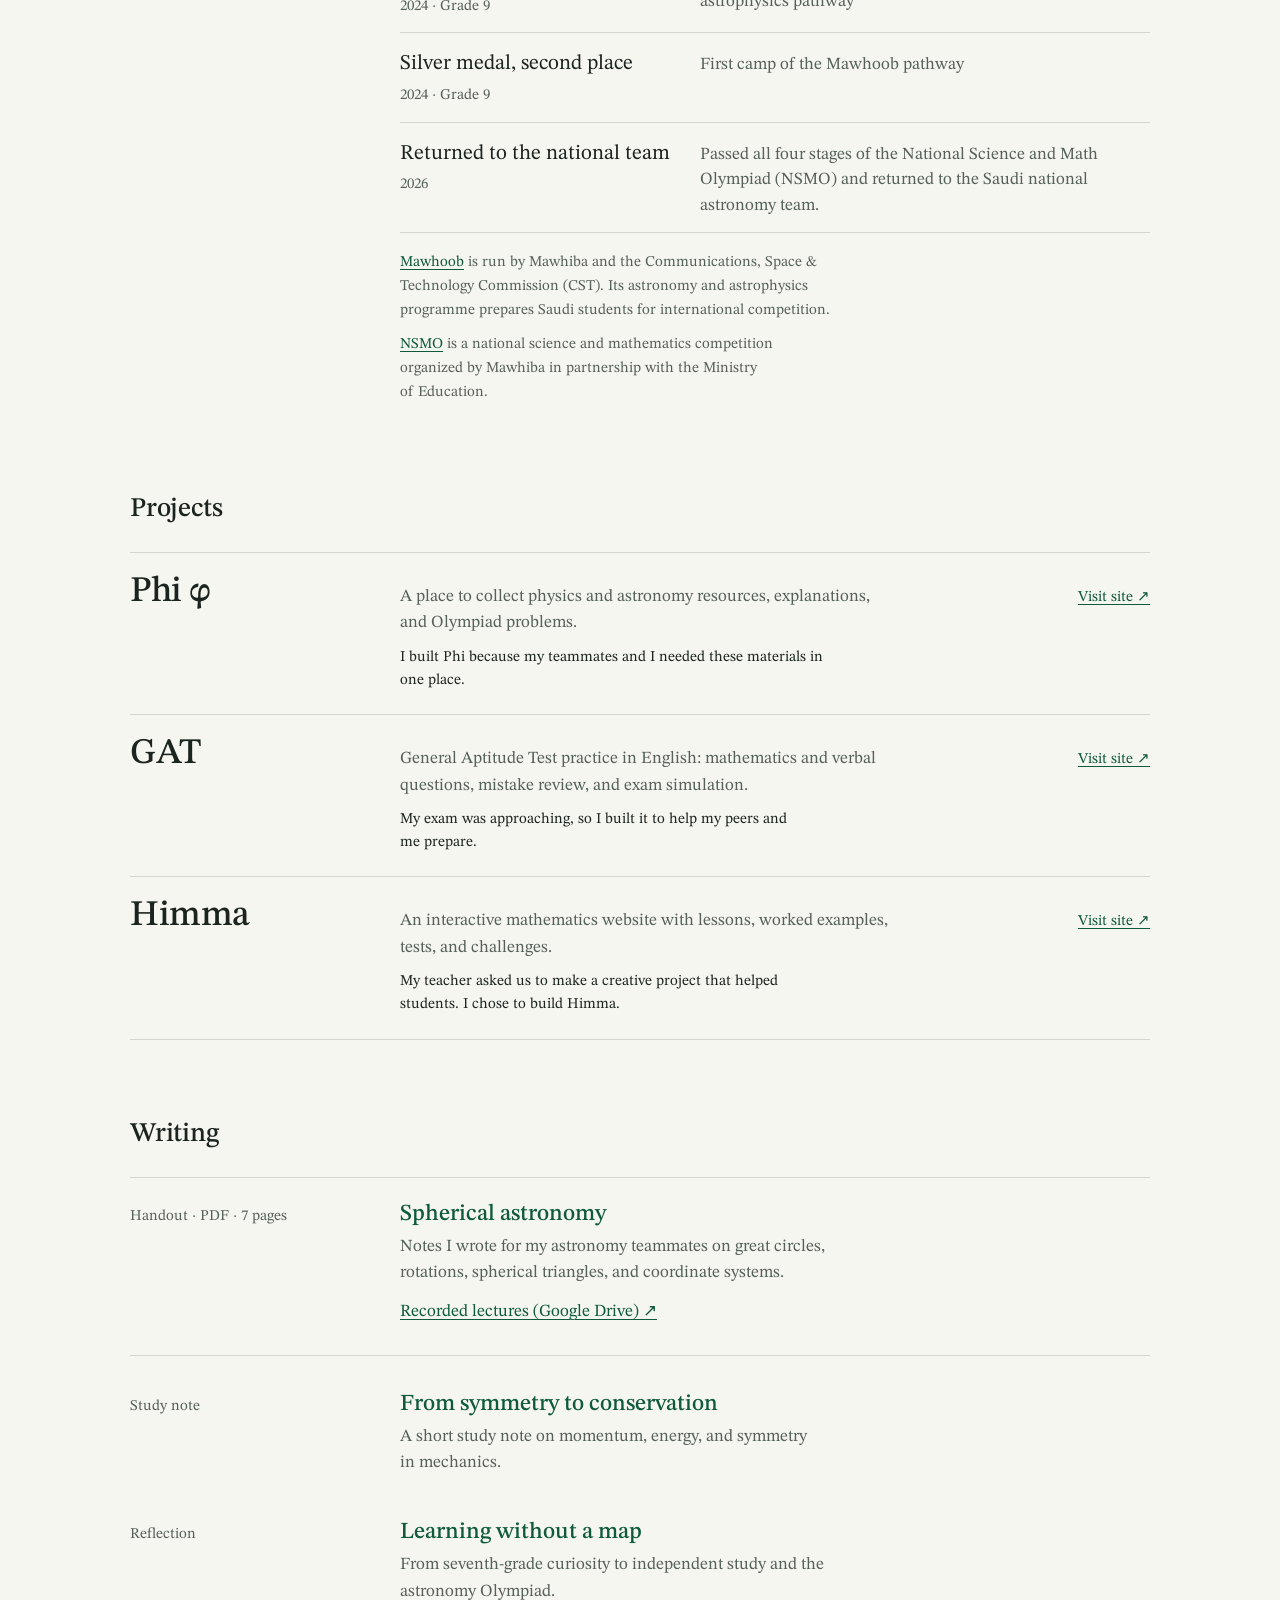
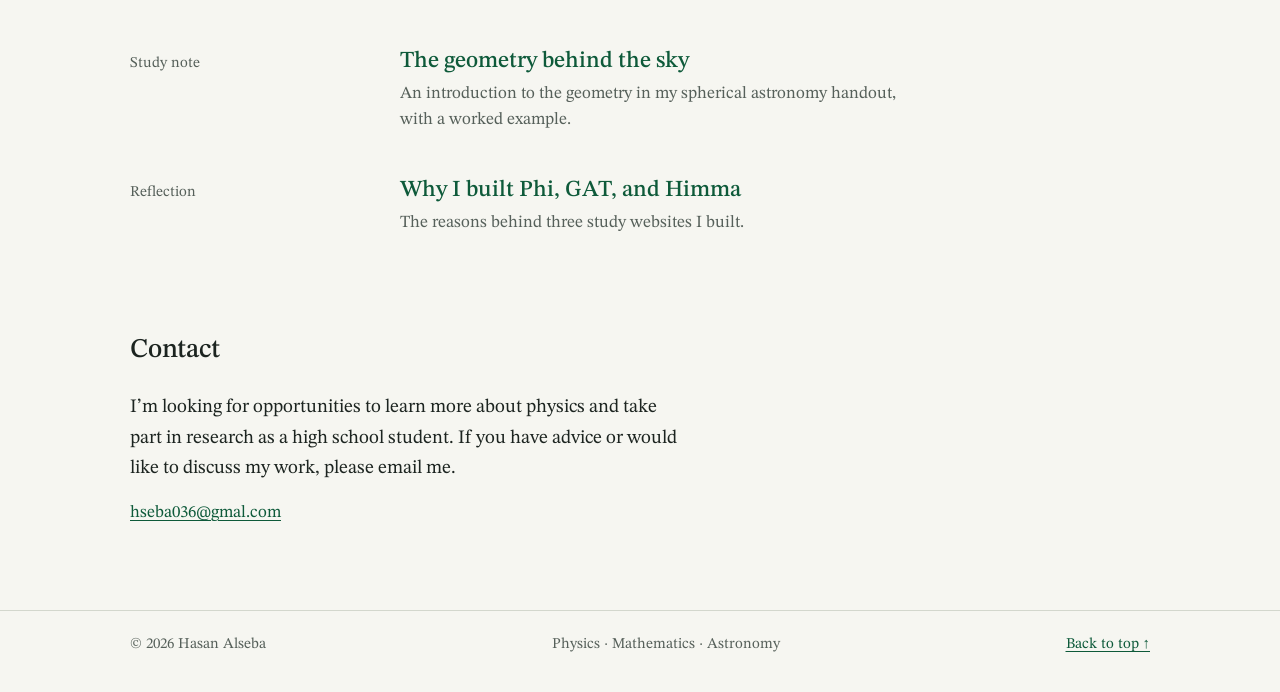
==== commit 0389797b: "Use direct student language for profile and project descriptions" ====
--- a/index.html
+++ b/index.html
@@ -1,9 +1,9 @@
-<!doctype html><html lang="en"><head><meta charset="utf-8"><meta name="viewport" content="width=device-width,initial-scale=1"><title>Physics, astronomy & mathematics — Hasan Alseba</title><meta name="description" content="Hasan Alseba, an 11th-grade student exploring physics, mathematics, and astronomy through elite training, teaching, and educational projects."><meta name="theme-color" content="#f6f6f1" media="(prefers-color-scheme: light)"><meta name="theme-color" content="#0f1b1e" media="(prefers-color-scheme: dark)"><meta property="og:title" content="Physics, astronomy & mathematics — Hasan Alseba"><meta property="og:description" content="Hasan Alseba, an 11th-grade student exploring physics, mathematics, and astronomy through elite training, teaching, and educational projects."><meta property="og:type" content="website"><meta property="og:url" content="https://lorstika.github.io/hasanblog/"><meta property="og:image" content="https://lorstika.github.io/hasanblog/social.png"><link rel="canonical" href="https://lorstika.github.io/hasanblog/"><link rel="icon" type="image/svg+xml" href="./favicon.svg"><link rel="preconnect" href="https://fonts.googleapis.com"><link rel="preconnect" href="https://fonts.gstatic.com" crossorigin><link rel="stylesheet" href="https://fonts.googleapis.com/css2?family=STIX+Two+Text:ital,wght@0,400;0,500;0,600;1,400&display=swap"><link rel="stylesheet" href="./academic.css"><script src="./main.js" defer></script></head><body><a class="skip" href="#main">Skip to content</a><header><div class="wrap nav"><a class="brand" href="./index.html">Hasan Alseba</a><nav aria-label="Main navigation"><a href="#about">About</a><a href="#now">Now and next</a><a href="#journey">Olympiads</a><a href="#work">Projects</a><a href="#writing">Writing</a></nav></div></header>
+<!doctype html><html lang="en"><head><meta charset="utf-8"><meta name="viewport" content="width=device-width,initial-scale=1"><title>Physics, astronomy & mathematics — Hasan Alseba</title><meta name="description" content="Hasan Alseba is an 11th-grade student in Saudi Arabia studying physics, mathematics, and astronomy. Read his study notes and see his projects."><meta name="theme-color" content="#f6f6f1" media="(prefers-color-scheme: light)"><meta name="theme-color" content="#0f1b1e" media="(prefers-color-scheme: dark)"><meta property="og:title" content="Physics, astronomy & mathematics — Hasan Alseba"><meta property="og:description" content="Hasan Alseba is an 11th-grade student in Saudi Arabia studying physics, mathematics, and astronomy. Read his study notes and see his projects."><meta property="og:type" content="website"><meta property="og:url" content="https://lorstika.github.io/hasanblog/"><meta property="og:image" content="https://lorstika.github.io/hasanblog/social.png"><link rel="canonical" href="https://lorstika.github.io/hasanblog/"><link rel="icon" type="image/svg+xml" href="./favicon.svg"><link rel="preconnect" href="https://fonts.googleapis.com"><link rel="preconnect" href="https://fonts.gstatic.com" crossorigin><link rel="stylesheet" href="https://fonts.googleapis.com/css2?family=STIX+Two+Text:ital,wght@0,400;0,500;0,600;1,400&display=swap"><link rel="stylesheet" href="./academic.css"><script src="./main.js" defer></script></head><body><a class="skip" href="#main">Skip to content</a><header><div class="wrap nav"><a class="brand" href="./index.html">Hasan Alseba</a><nav aria-label="Main navigation"><a href="#about">About</a><a href="#now">Now and next</a><a href="#journey">Olympiads</a><a href="#work">Projects</a><a href="#writing">Writing</a></nav></div></header>
 <main id="main" class="wrap">
-<section class="hero"><div><h1>Hasan Alseba</h1><p class="intro">I’m an 11th-grade student in Saudi Arabia, currently in the elite training camp for astronomy and astrophysics. Alongside my own preparation, I train 10th-grade students in NSMO physics with my school.</p><div class="actions"><a class="text-link" href="./downloads/spherical-astronomy-handout.pdf">Spherical astronomy handout (PDF)</a><a class="text-link" href="mailto:hseba036@gmal.com">Email me</a></div></div><div class="sphere-panel"><figure><svg viewBox="0 0 440 440" role="img" aria-labelledby="sphere-title sphere-desc"><title id="sphere-title">The geometry of the sky</title><desc id="sphere-desc">A schematic celestial sphere with a fixed horizon and zenith. Adjust latitude to see the north celestial pole and equatorial plane tilt. Northern latitudes only.</desc><defs><pattern id="grid" width="22" height="22" patternUnits="userSpaceOnUse"><circle cx="1" cy="1" r=".65" fill="#a4b0a3" opacity=".45"/></pattern></defs><circle cx="220" cy="220" r="209" fill="url(#grid)"/><circle cx="220" cy="220" r="161" fill="none" stroke="var(--sphere-grid)" stroke-width="1"/><circle cx="220" cy="220" r="169" fill="none" stroke="var(--sphere-grid)" stroke-width=".6"/><ellipse cx="220" cy="220" rx="161" ry="48" fill="var(--sphere-plane)" fill-opacity=".45" stroke="var(--sphere-grid)"/><path d="M59 220 Q220 110 381 220" fill="none" stroke="var(--sphere-grid)" stroke-dasharray="3 5"/><line x1="220" y1="41" x2="220" y2="396" stroke="var(--sphere-grid)" stroke-dasharray="3 5"/><g id="pole-axis" transform="rotate(66 220 220)"><ellipse cx="220" cy="220" rx="161" ry="48" fill="none" stroke="var(--accent)" stroke-width="1.5"/><line x1="220" y1="42" x2="220" y2="398" stroke="var(--accent)" stroke-width="1"/><circle cx="220" cy="59" r="4" fill="var(--accent)"/><circle cx="220" cy="381" r="3" fill="var(--paper)" stroke="var(--accent)"/></g><circle cx="220" cy="220" r="3" fill="var(--ink)"/><g fill="var(--muted)" font-family="Georgia,serif" font-size="20"><text x="230" y="40">Z</text><text x="391" y="224">N</text><text x="39" y="224">S</text><text x="226" y="238">O</text><text x="190" y="285" font-style="italic">horizon</text></g><text x="220" y="424" id="pole-label" text-anchor="middle" fill="var(--accent)" font-family="Georgia,serif" font-size="18">North celestial pole · altitude 24°</text></svg><figcaption id="latitude-help"><span>Figure 1.</span> The north celestial pole’s altitude equals your latitude.</figcaption></figure><div class="latitude-control"><label for="latitude">Latitude φ</label><input id="latitude" type="range" min="0" max="90" value="24" aria-valuetext="24 degrees north" aria-describedby="latitude-help"><output id="latitude-value" for="latitude" aria-hidden="true">24°</output></div></div></section>
+<section class="hero"><div><h1>Hasan Alseba</h1><p class="intro">I’m an 11th-grade student in Saudi Arabia, currently in the elite training camp for astronomy and astrophysics. I also train 10th-grade students in NSMO physics with my school.</p><div class="actions"><a class="text-link" href="./downloads/spherical-astronomy-handout.pdf">Spherical astronomy handout (PDF)</a><a class="text-link" href="mailto:hseba036@gmal.com">Email me</a></div></div><div class="sphere-panel"><figure><svg viewBox="0 0 440 440" role="img" aria-labelledby="sphere-title sphere-desc"><title id="sphere-title">The geometry of the sky</title><desc id="sphere-desc">A schematic celestial sphere with a fixed horizon and zenith. Adjust latitude to see the north celestial pole and equatorial plane tilt. Northern latitudes only.</desc><defs><pattern id="grid" width="22" height="22" patternUnits="userSpaceOnUse"><circle cx="1" cy="1" r=".65" fill="#a4b0a3" opacity=".45"/></pattern></defs><circle cx="220" cy="220" r="209" fill="url(#grid)"/><circle cx="220" cy="220" r="161" fill="none" stroke="var(--sphere-grid)" stroke-width="1"/><circle cx="220" cy="220" r="169" fill="none" stroke="var(--sphere-grid)" stroke-width=".6"/><ellipse cx="220" cy="220" rx="161" ry="48" fill="var(--sphere-plane)" fill-opacity=".45" stroke="var(--sphere-grid)"/><path d="M59 220 Q220 110 381 220" fill="none" stroke="var(--sphere-grid)" stroke-dasharray="3 5"/><line x1="220" y1="41" x2="220" y2="396" stroke="var(--sphere-grid)" stroke-dasharray="3 5"/><g id="pole-axis" transform="rotate(66 220 220)"><ellipse cx="220" cy="220" rx="161" ry="48" fill="none" stroke="var(--accent)" stroke-width="1.5"/><line x1="220" y1="42" x2="220" y2="398" stroke="var(--accent)" stroke-width="1"/><circle cx="220" cy="59" r="4" fill="var(--accent)"/><circle cx="220" cy="381" r="3" fill="var(--paper)" stroke="var(--accent)"/></g><circle cx="220" cy="220" r="3" fill="var(--ink)"/><g fill="var(--muted)" font-family="Georgia,serif" font-size="20"><text x="230" y="40">Z</text><text x="391" y="224">N</text><text x="39" y="224">S</text><text x="226" y="238">O</text><text x="190" y="285" font-style="italic">horizon</text></g><text x="220" y="424" id="pole-label" text-anchor="middle" fill="var(--accent)" font-family="Georgia,serif" font-size="18">North celestial pole · altitude 24°</text></svg><figcaption id="latitude-help"><span>Figure 1.</span> The north celestial pole’s altitude equals your latitude.</figcaption></figure><div class="latitude-control"><label for="latitude">Latitude φ</label><input id="latitude" type="range" min="0" max="90" value="24" aria-valuetext="24 degrees north" aria-describedby="latitude-help"><output id="latitude-value" for="latitude" aria-hidden="true">24°</output></div></div></section>
 <section class="content" id="about"><div class="split"><h2>About</h2><div class="about-copy">
-  <p>I began studying physics and mathematics on my own in seventh grade. Discovering Olympiads gave that curiosity a direction, even when my self-study was messy and unstructured.</p>
-  <p>Much of the work I share here connects mathematics to astronomy: describing the sky through geometry, rotations, and coordinates. I studied <em>Fundamental Astronomy</em>, wrote a spherical astronomy handout, and helped my peers understand the subject.</p><p>I’m especially interested in symmetry and its connection to conservation laws. The way a mathematical idea can lead to conservation of momentum and energy is what I find so astonishing. <a href="./writing/symmetry-and-conservation.html">A short note on that connection →</a></p>
+  <p>I started learning physics and mathematics on my own in seventh grade. After finding out about Olympiads, I wanted to take part. My studying was often messy and unplanned, but I kept going.</p>
+  <p>I later joined the astronomy Olympiad programme, studied <em>Fundamental Astronomy</em>, and began helping my teammates with spherical astronomy. I wrote a handout on the subject, which you can read below.</p><p>I’m interested in symmetry and its connection to conservation laws. I find it astonishing that symmetry can tell us why momentum or energy is conserved. <a href="./writing/symmetry-and-conservation.html">My study note on symmetry →</a></p>
   <a class="text-link" href="./writing/learning-without-a-map.html">The longer story →</a>
 </div></div></section>
 <section class="content" id="now"><h2>Now and next</h2>
@@ -18,22 +18,22 @@
   <li class="stage"><h3>Grade 12</h3><ul>
     <li>Apply to universities to study physics.</li></ul></li>
   <li class="stage"><h3>After school</h3><ul>
-    <li>Study physics at a leading university. I’m most drawn to Caltech, ETH Zurich, and UCL.</li></ul></li>
+    <li>I hope to study physics at Caltech, ETH Zurich, or UCL.</li></ul></li>
 </ol></section>
 <section class="content" id="journey"><div class="split"><h2>Olympiads</h2><div>
 <ol class="record">
   <li><div><p class="result">Bronze medal</p><p class="record-date"><time datetime="2024">2024</time> · Grade 9</p></div><p class="where">First stage of the Mawhoob astronomy and astrophysics pathway</p></li>
   <li><div><p class="result">Silver medal, second place</p><p class="record-date"><time datetime="2024">2024</time> · Grade 9</p></div><p class="where">First camp of the Mawhoob pathway</p></li>
-  <li><div><p class="result">A return to the national team</p><p class="record-date"><time datetime="2026">2026</time></p></div><p class="where">Passed all four stages of the National Science and Math Olympiad (NSMO) and returned to the Saudi national astronomy team.</p></li>
-</ol><div class="programme-context"><p><a href="https://www.cst.gov.sa/en/media-center/news/CST-Announce-the-opening-of-the-registration-for-Mawhoob-Competition-in-collaboration-with-Mawhiba">Mawhoob</a> is a pathway run by Mawhiba and the Communications, Space &amp; Technology Commission (CST) that trains Saudi students toward international astronomy and astrophysics competition.</p><p><a href="https://www.mawhiba.sa/en/media-centre/news/mawhiba-and-ministry-of-education-launch-the-third-stage-of-national-science-and-mathematics-olympiad-nsmo/">NSMO</a> is a national science and mathematics competition organized by Mawhiba in partnership with the Ministry of Education.</p></div></div></div></section>
+  <li><div><p class="result">Returned to the national team</p><p class="record-date"><time datetime="2026">2026</time></p></div><p class="where">Passed all four stages of the National Science and Math Olympiad (NSMO) and returned to the Saudi national astronomy team.</p></li>
+</ol><div class="programme-context"><p><a href="https://www.cst.gov.sa/en/media-center/news/CST-Announce-the-opening-of-the-registration-for-Mawhoob-Competition-in-collaboration-with-Mawhiba">Mawhoob</a> is run by Mawhiba and the Communications, Space &amp; Technology Commission (CST). Its astronomy and astrophysics programme prepares Saudi students for international competition.</p><p><a href="https://www.mawhiba.sa/en/media-centre/news/mawhiba-and-ministry-of-education-launch-the-third-stage-of-national-science-and-mathematics-olympiad-nsmo/">NSMO</a> is a national science and mathematics competition organized by Mawhiba in partnership with the Ministry of Education.</p></div></div></div></section>
 <section class="content" id="work"><h2>Projects</h2>
 <ul class="works">
-  <li><a class="work" href="https://lorstika.github.io/phoguide/"><h3>Phi <span lang="el">φ</span></h3><div class="work-description"><p>Physics and astronomy lessons, worked explanations, and Olympiad practice for students studying independently.</p><p class="work-role">I built Phi for my teammates and myself: one place for resources, problems, and explanations.</p></div><span class="work-go" aria-hidden="true">Visit site ↗</span></a></li>
-  <li><a class="work" href="https://lorstika.github.io/perfectscoresmh/"><h3>GAT</h3><div class="work-description"><p>General Aptitude Test practice in English: mathematics and verbal questions, mistake review, and exam simulation.</p><p class="work-role">I built it when my exam was approaching, so my peers and I could prepare together.</p></div><span class="work-go" aria-hidden="true">Visit site ↗</span></a></li>
-  <li><a class="work" href="https://5mpmmddfzf-tech.github.io/himma/#home"><h3>Himma</h3><div class="work-description"><p>A mathematics website with concise lessons, worked examples, practice tests, and challenge problems.</p><p class="work-role">I developed Himma for a creative mathematics project set by my teacher, to help other students learn.</p></div><span class="work-go" aria-hidden="true">Visit site ↗</span></a></li>
+  <li><a class="work" href="https://lorstika.github.io/phoguide/"><h3>Phi <span lang="el">φ</span></h3><div class="work-description"><p>A place to collect physics and astronomy resources, explanations, and Olympiad problems.</p><p class="work-role">I built Phi because my teammates and I needed these materials in one place.</p></div><span class="work-go" aria-hidden="true">Visit site ↗</span></a></li>
+  <li><a class="work" href="https://lorstika.github.io/perfectscoresmh/"><h3>GAT</h3><div class="work-description"><p>General Aptitude Test practice in English: mathematics and verbal questions, mistake review, and exam simulation.</p><p class="work-role">My exam was approaching, so I built it to help my peers and me prepare.</p></div><span class="work-go" aria-hidden="true">Visit site ↗</span></a></li>
+  <li><a class="work" href="https://5mpmmddfzf-tech.github.io/himma/#home"><h3>Himma</h3><div class="work-description"><p>An interactive mathematics website with lessons, worked examples, tests, and challenges.</p><p class="work-role">My teacher asked us to make a creative project that helped students. I chose to build Himma.</p></div><span class="work-go" aria-hidden="true">Visit site ↗</span></a></li>
 </ul></section>
-<section class="content" id="writing"><h2>Writing</h2><div class="post handout"><span class="category">Handout · PDF · 7 pages</span><div><h3><a href="./downloads/spherical-astronomy-handout.pdf">Spherical astronomy</a></h3><p>Great circles, coordinate rotations, spherical triangles, and astronomical coordinates. Written to help fellow students understand the mathematics behind the sky.</p><p class="links"><a class="text-link" href="https://drive.google.com/drive/folders/1jHiyjdeWDyK1dkDEdUH6PZj2jvvT6ppd">Recorded lectures (Google Drive) ↗</a></p></div></div><a class="post" href="./writing/symmetry-and-conservation.html"><span class="category">Study note</span><div><h3>From symmetry to conservation</h3><p>Two simple mechanical systems show the connection that draws me to physics.</p></div></a><a class="post" href="./writing/learning-without-a-map.html"><span class="category">Reflection</span><div><h3>Learning without a map</h3><p>From seventh-grade curiosity to independent study and the astronomy Olympiad.</p></div></a><a class="post" href="./writing/spherical-astronomy.html"><span class="category">Study note</span><div><h3>The geometry behind the sky</h3><p>A guide to my spherical astronomy handout: great circles, rotations, and coordinates.</p></div></a><a class="post" href="./writing/learning-and-sharing.html"><span class="category">Reflection</span><div><h3>Making what I learn useful to others</h3><p>Spherical astronomy notes, peer support, and educational websites.</p></div></a></section>
+<section class="content" id="writing"><h2>Writing</h2><div class="post handout"><span class="category">Handout · PDF · 7 pages</span><div><h3><a href="./downloads/spherical-astronomy-handout.pdf">Spherical astronomy</a></h3><p>Notes I wrote for my astronomy teammates on great circles, rotations, spherical triangles, and coordinate systems.</p><p class="links"><a class="text-link" href="https://drive.google.com/drive/folders/1jHiyjdeWDyK1dkDEdUH6PZj2jvvT6ppd">Recorded lectures (Google Drive) ↗</a></p></div></div><a class="post" href="./writing/symmetry-and-conservation.html"><span class="category">Study note</span><div><h3>From symmetry to conservation</h3><p>A short study note on momentum, energy, and symmetry in mechanics.</p></div></a><a class="post" href="./writing/learning-without-a-map.html"><span class="category">Reflection</span><div><h3>Learning without a map</h3><p>From seventh-grade curiosity to independent study and the astronomy Olympiad.</p></div></a><a class="post" href="./writing/spherical-astronomy.html"><span class="category">Study note</span><div><h3>The geometry behind the sky</h3><p>An introduction to the geometry in my spherical astronomy handout, with a worked example.</p></div></a><a class="post" href="./writing/learning-and-sharing.html"><span class="category">Reflection</span><div><h3>Why I built Phi, GAT, and Himma</h3><p>The reasons behind three study websites I built.</p></div></a></section>
 
 <section class="content contact" id="contact"><h2>Contact</h2>
-<p>I’m interested in student research opportunities, scientific mentorship, and educational collaboration. You can reach me by email.</p>
-<a class="text-link" href="mailto:hseba036@gmal.com">hseba036@gmal.com</a></section></main><script type="application/ld+json">{"@context":"https://schema.org","@type":"Person","name":"Hasan Alseba","url":"https://lorstika.github.io/hasanblog","email":"hseba036@gmal.com","description":"11th-grade student studying physics, mathematics, and astronomy; taking part in elite astronomy training and teaching NSMO physics with his school.","knowsAbout":["Physics","Mathematics","Astronomy","Spherical astronomy"]}</script><footer><div class="wrap footer-inner"><span>© 2026 Hasan Alseba</span><span>Curiosity, with a little gravity.</span><a href="#main">Back to top ↑</a></div></footer></body></html>
+<p>I’m looking for opportunities to learn more about physics and take part in research as a high school student. If you have advice or would like to discuss my work, please email me.</p>
+<a class="text-link" href="mailto:hseba036@gmal.com">hseba036@gmal.com</a></section></main><script type="application/ld+json">{"@context":"https://schema.org","@type":"Person","name":"Hasan Alseba","url":"https://lorstika.github.io/hasanblog","email":"hseba036@gmal.com","description":"11th-grade student studying physics, mathematics, and astronomy; taking part in elite astronomy training and teaching NSMO physics with his school.","knowsAbout":["Physics","Mathematics","Astronomy","Spherical astronomy"]}</script><footer><div class="wrap footer-inner"><span>© 2026 Hasan Alseba</span><span>Physics · Mathematics · Astronomy</span><a href="#main">Back to top ↑</a></div></footer></body></html>
